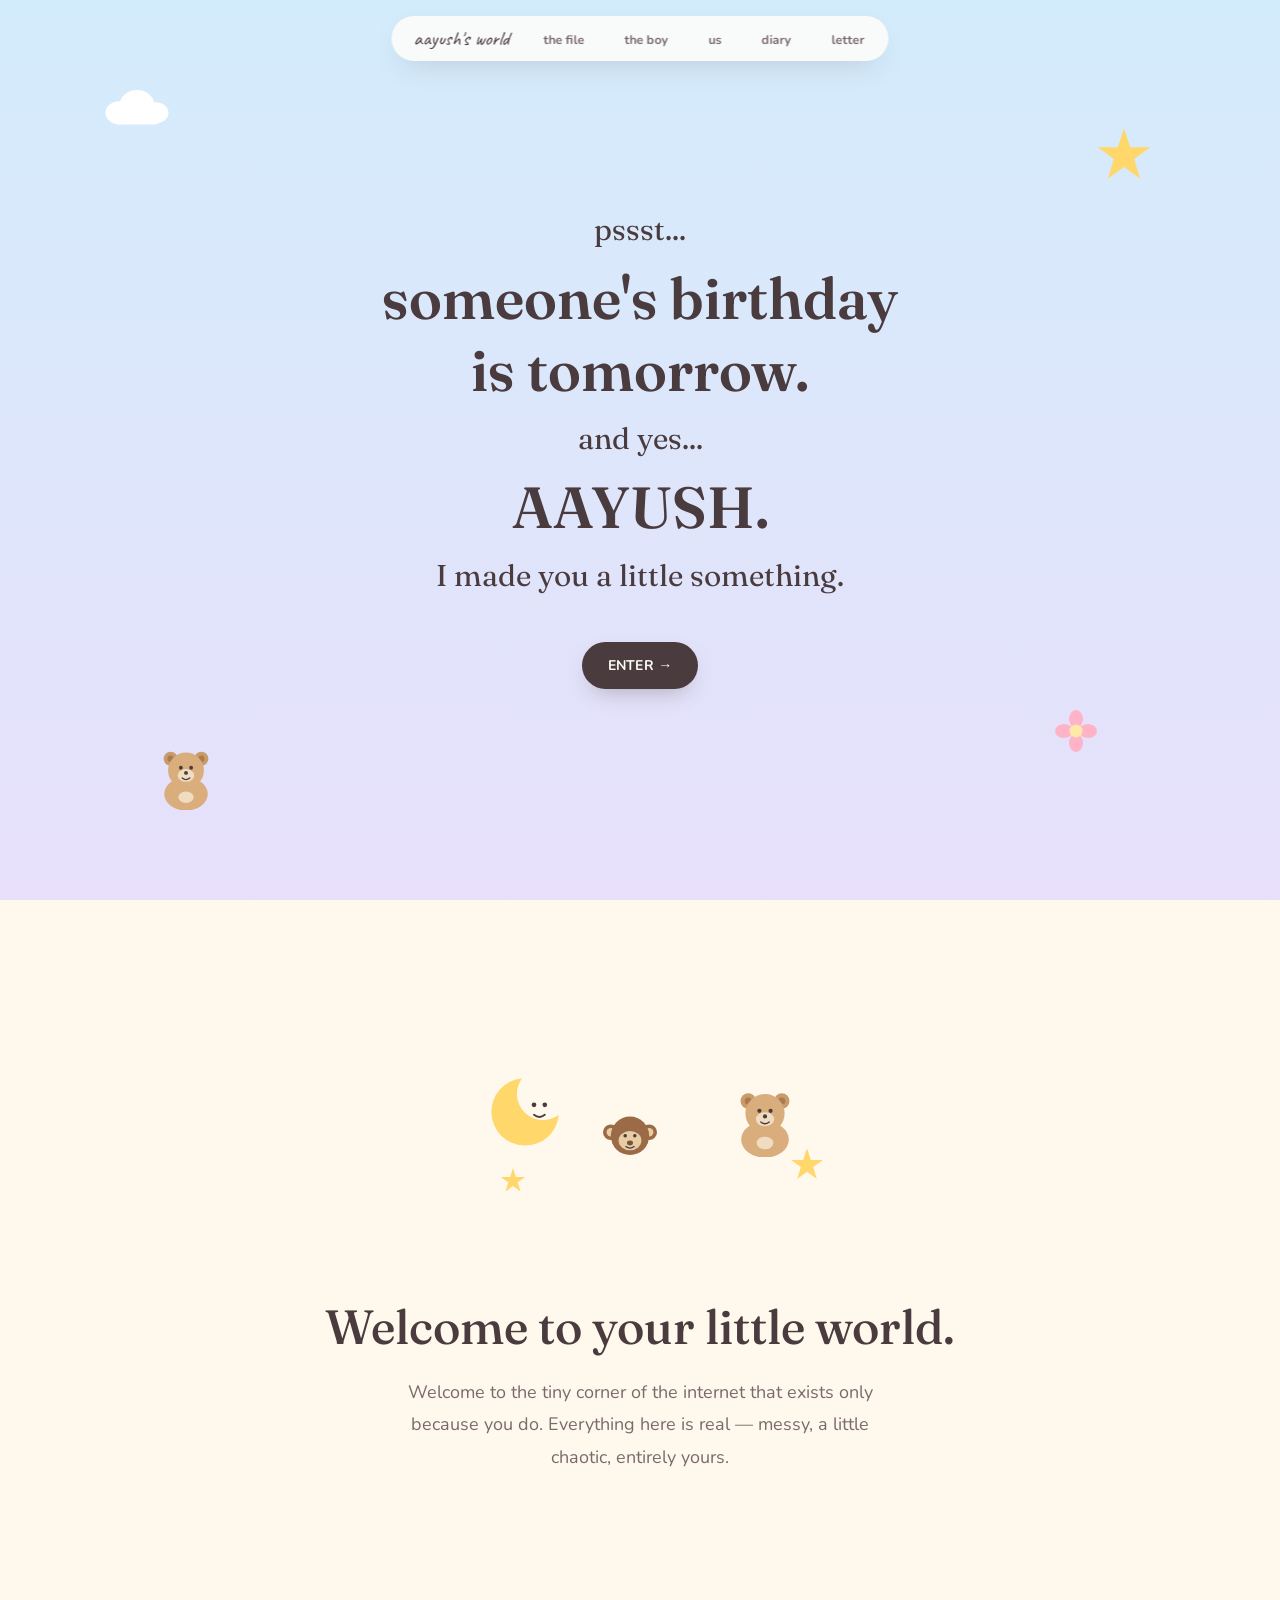
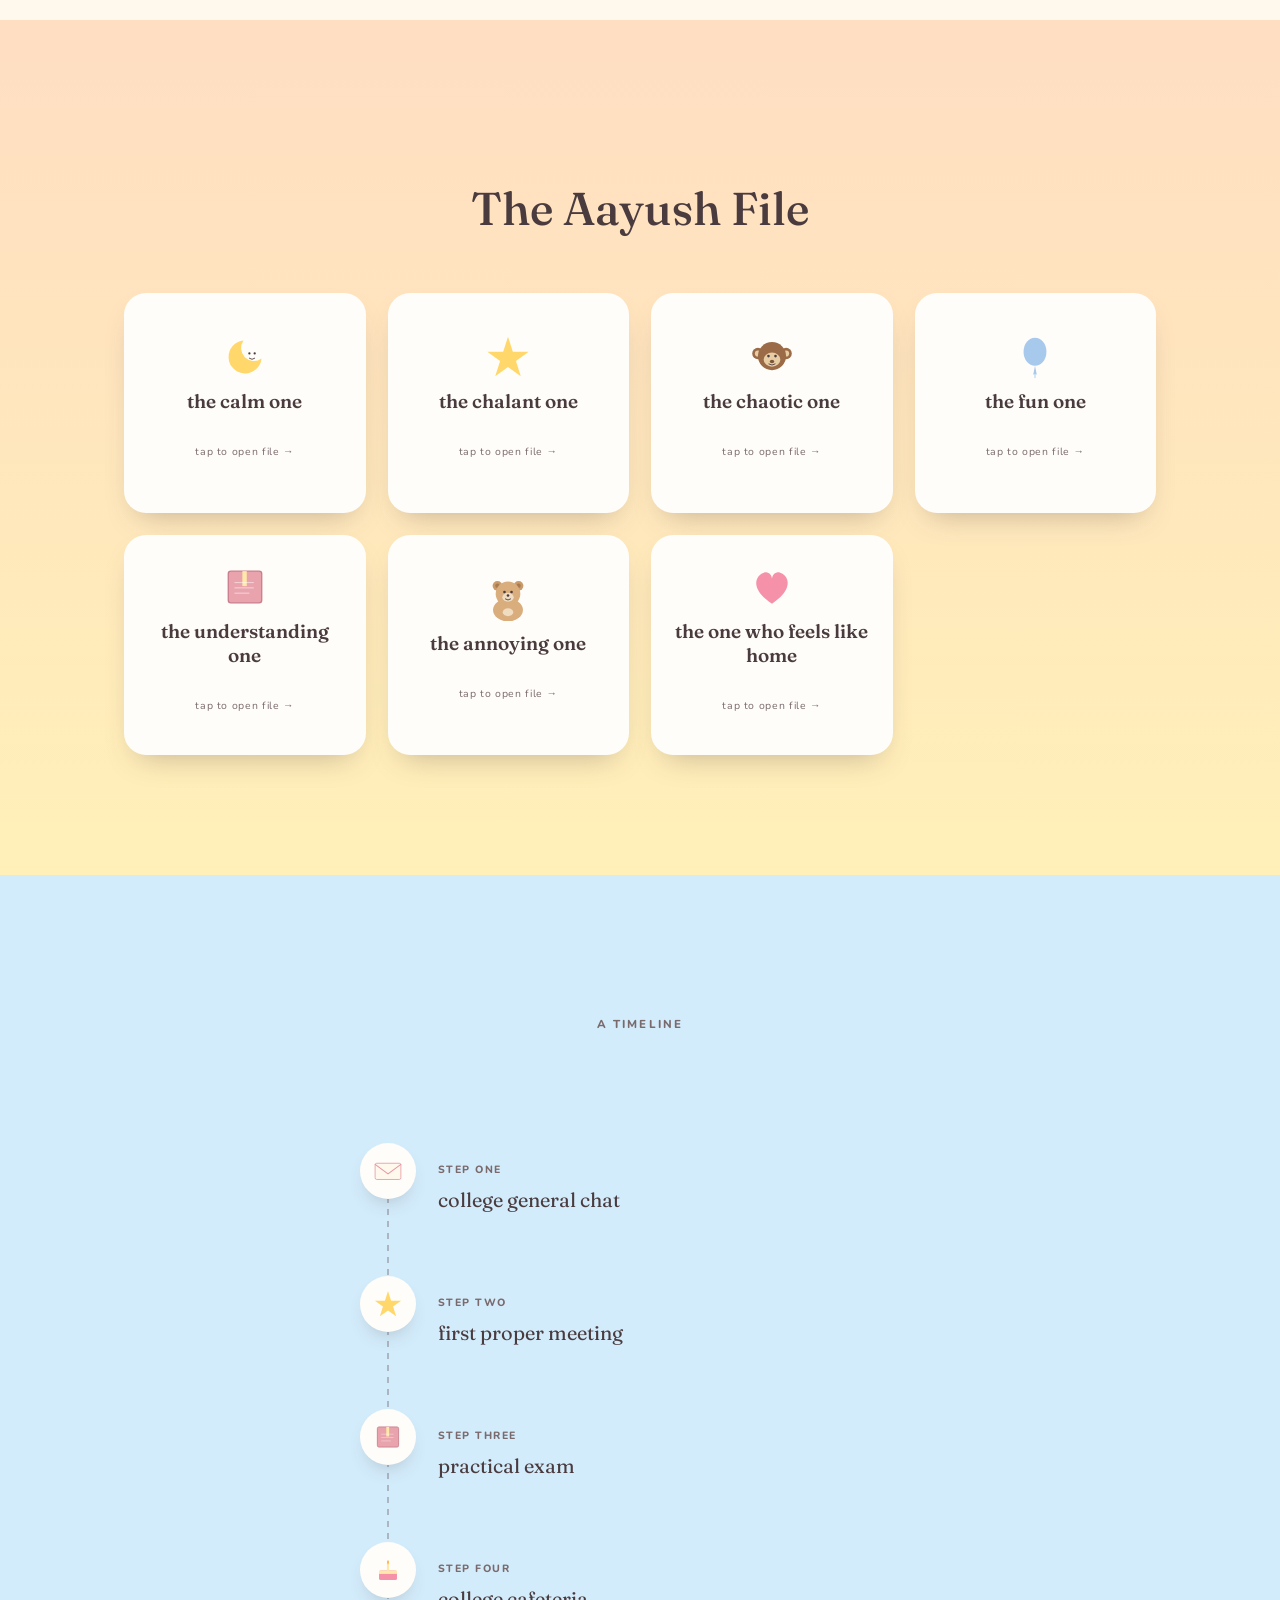
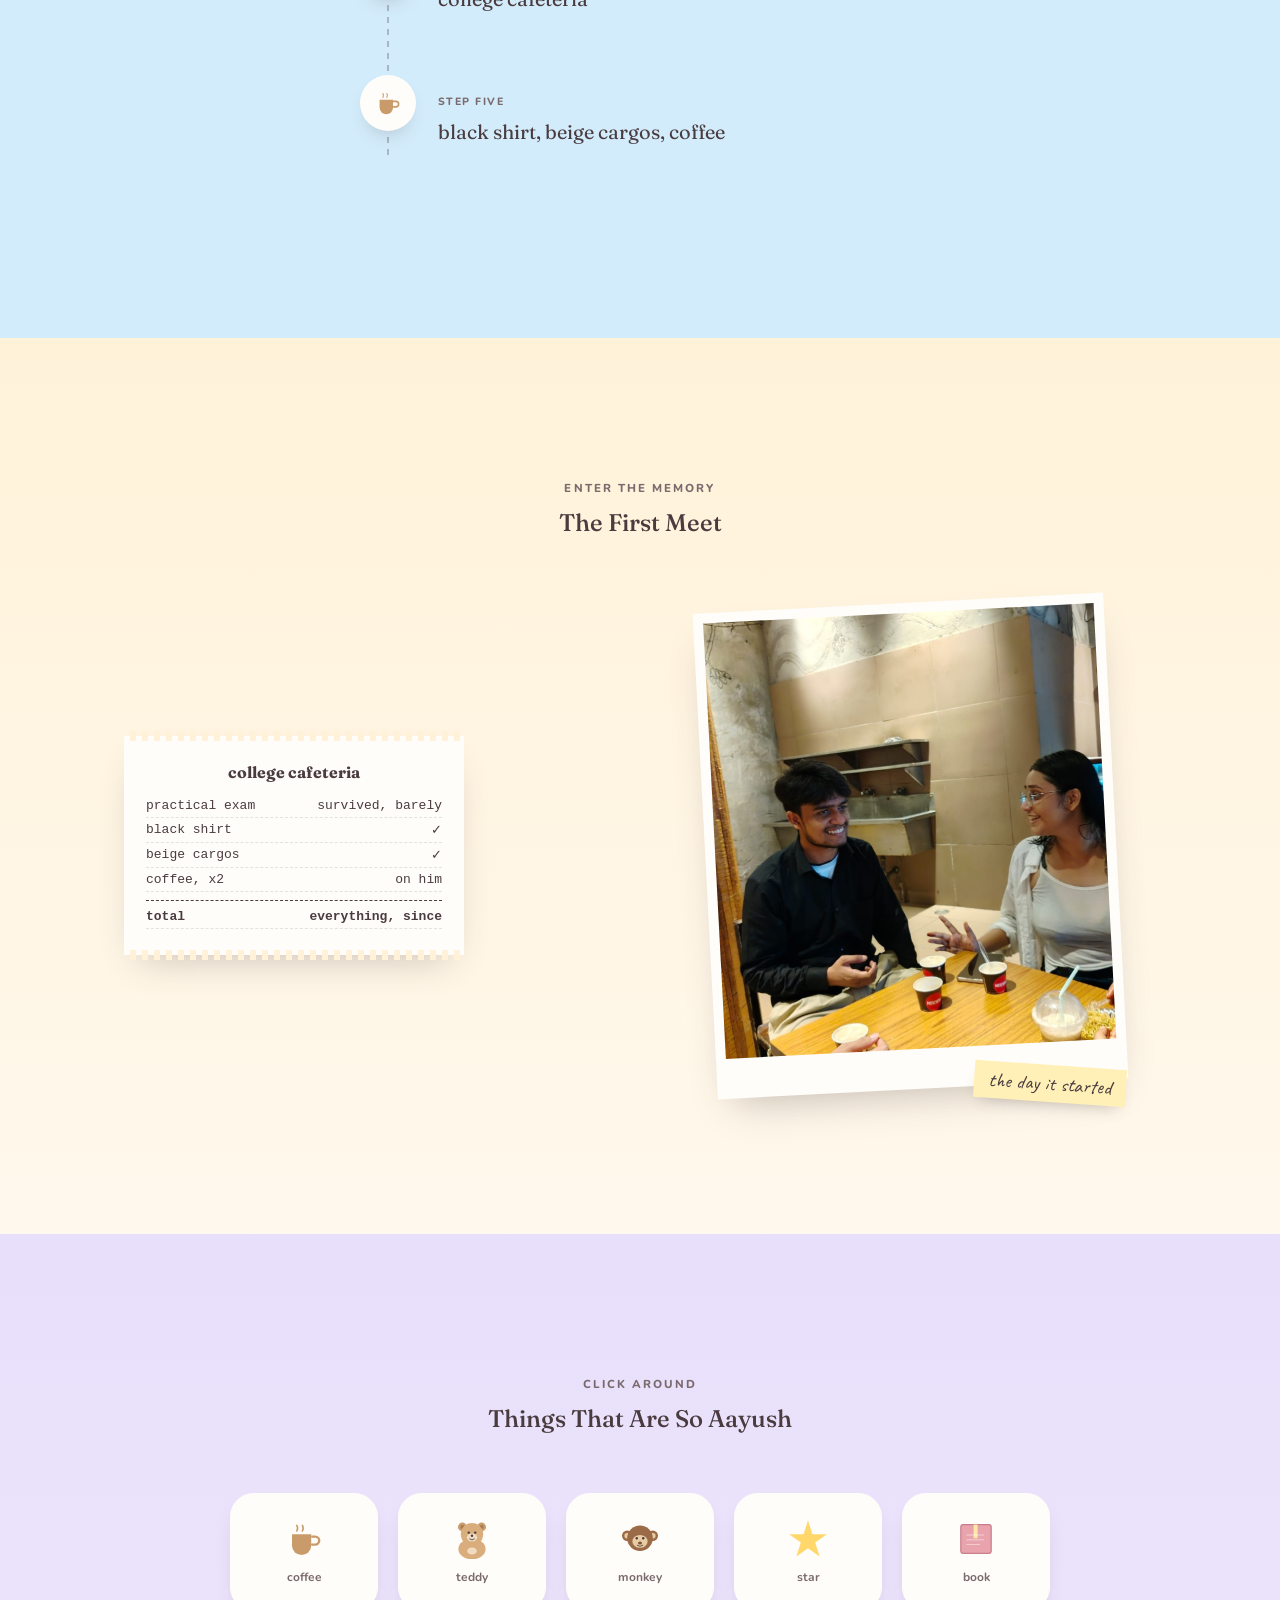
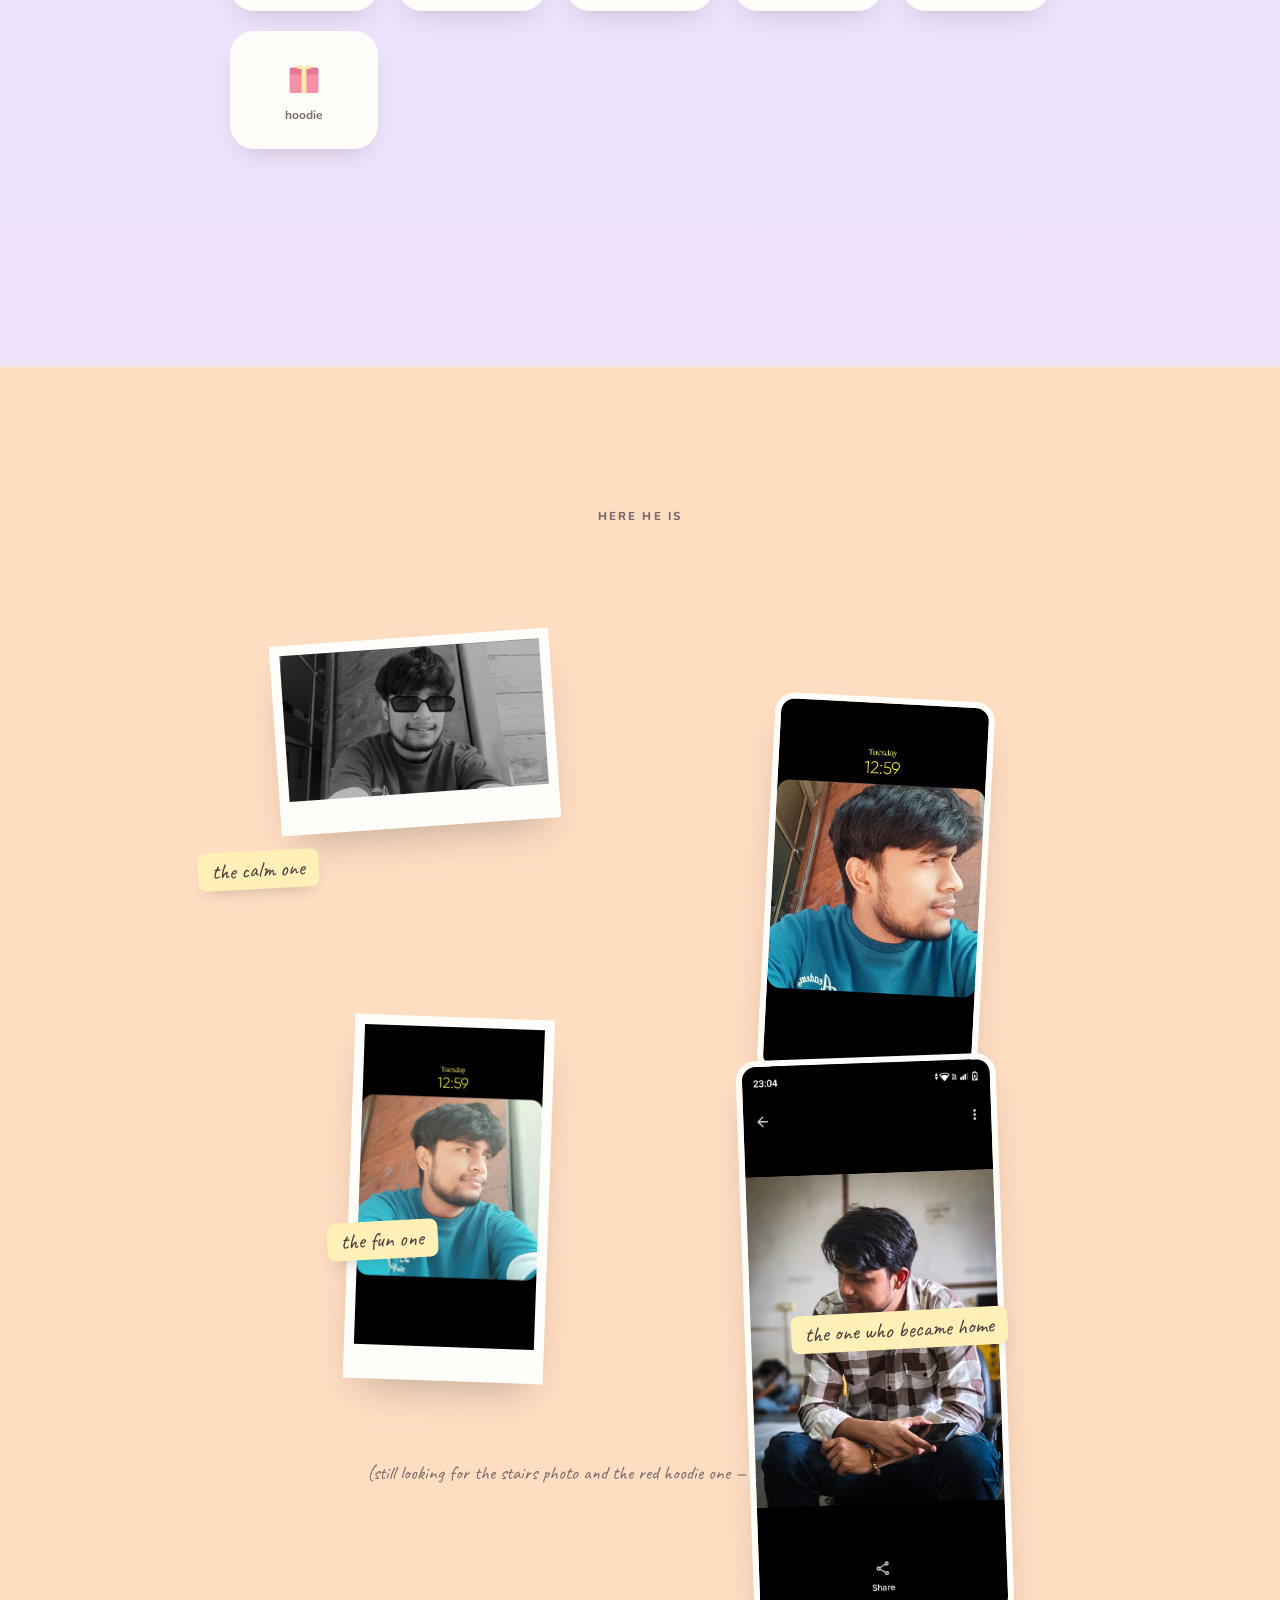
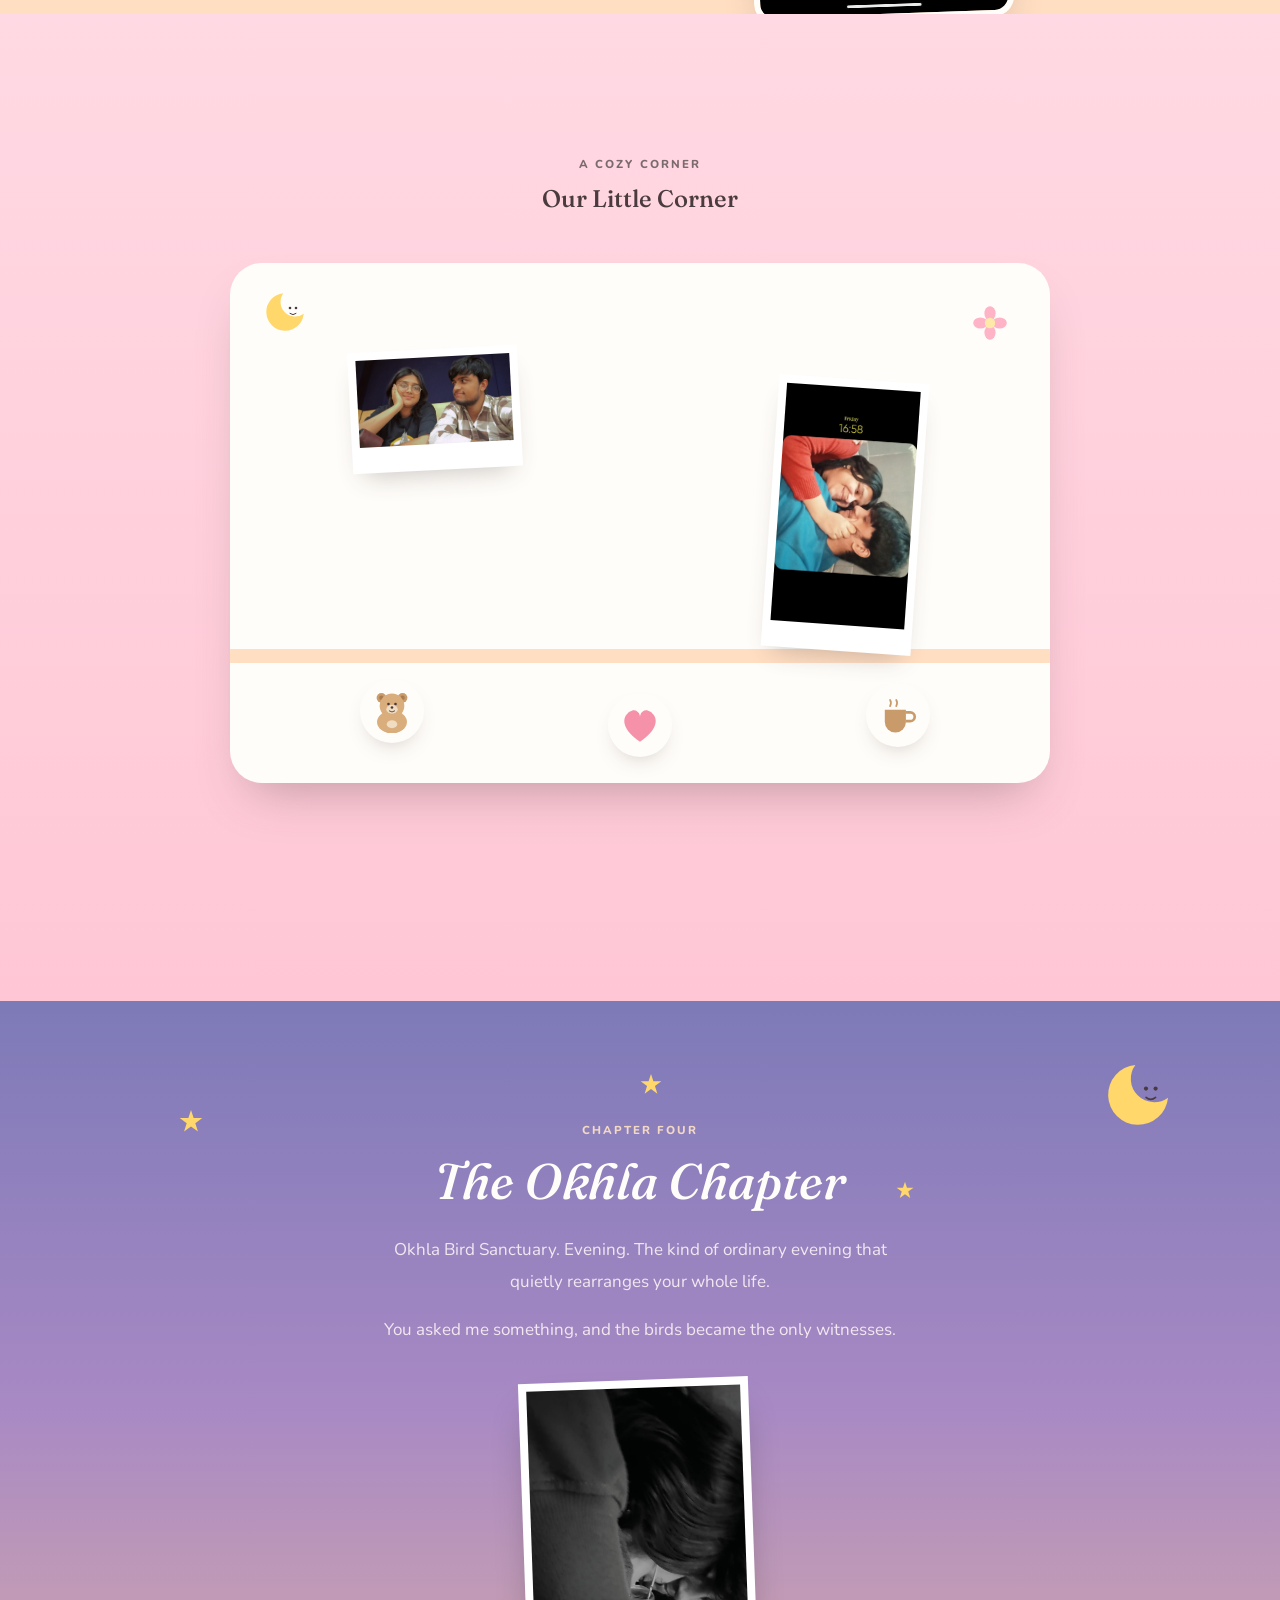
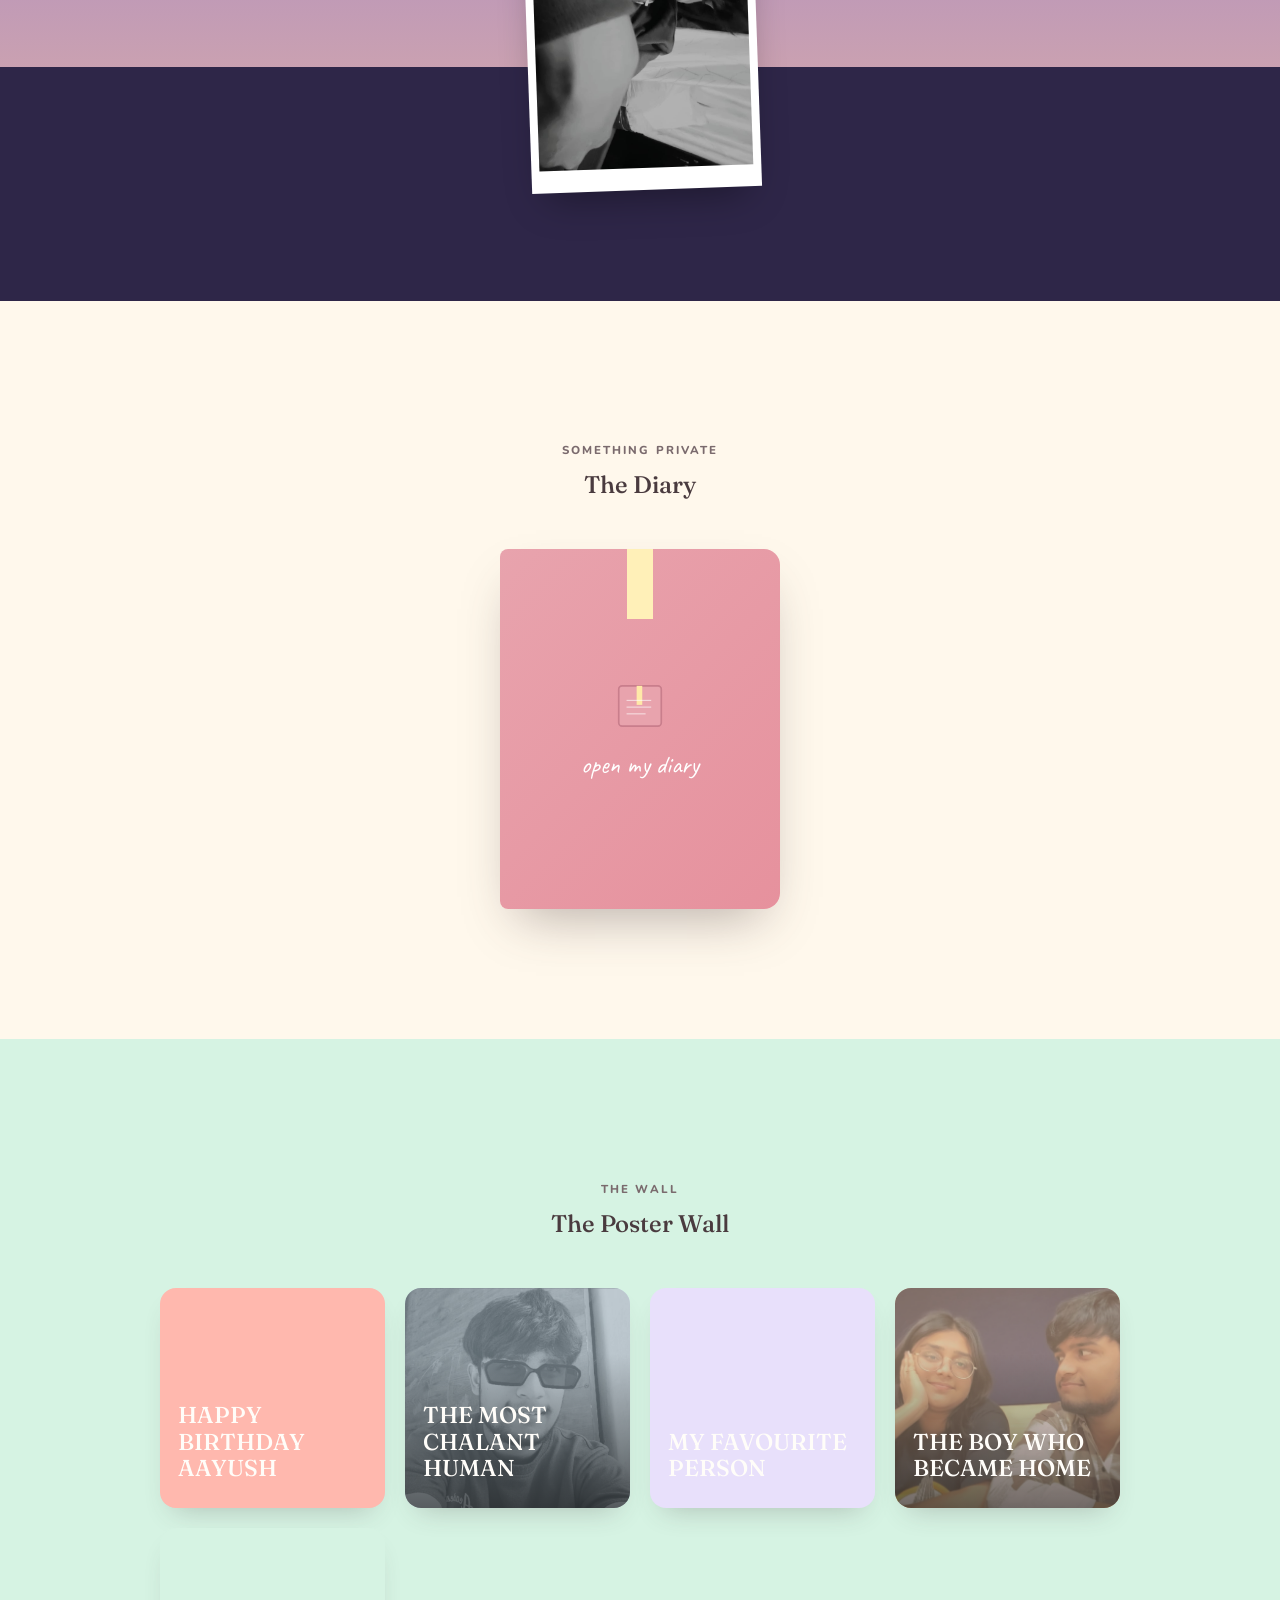
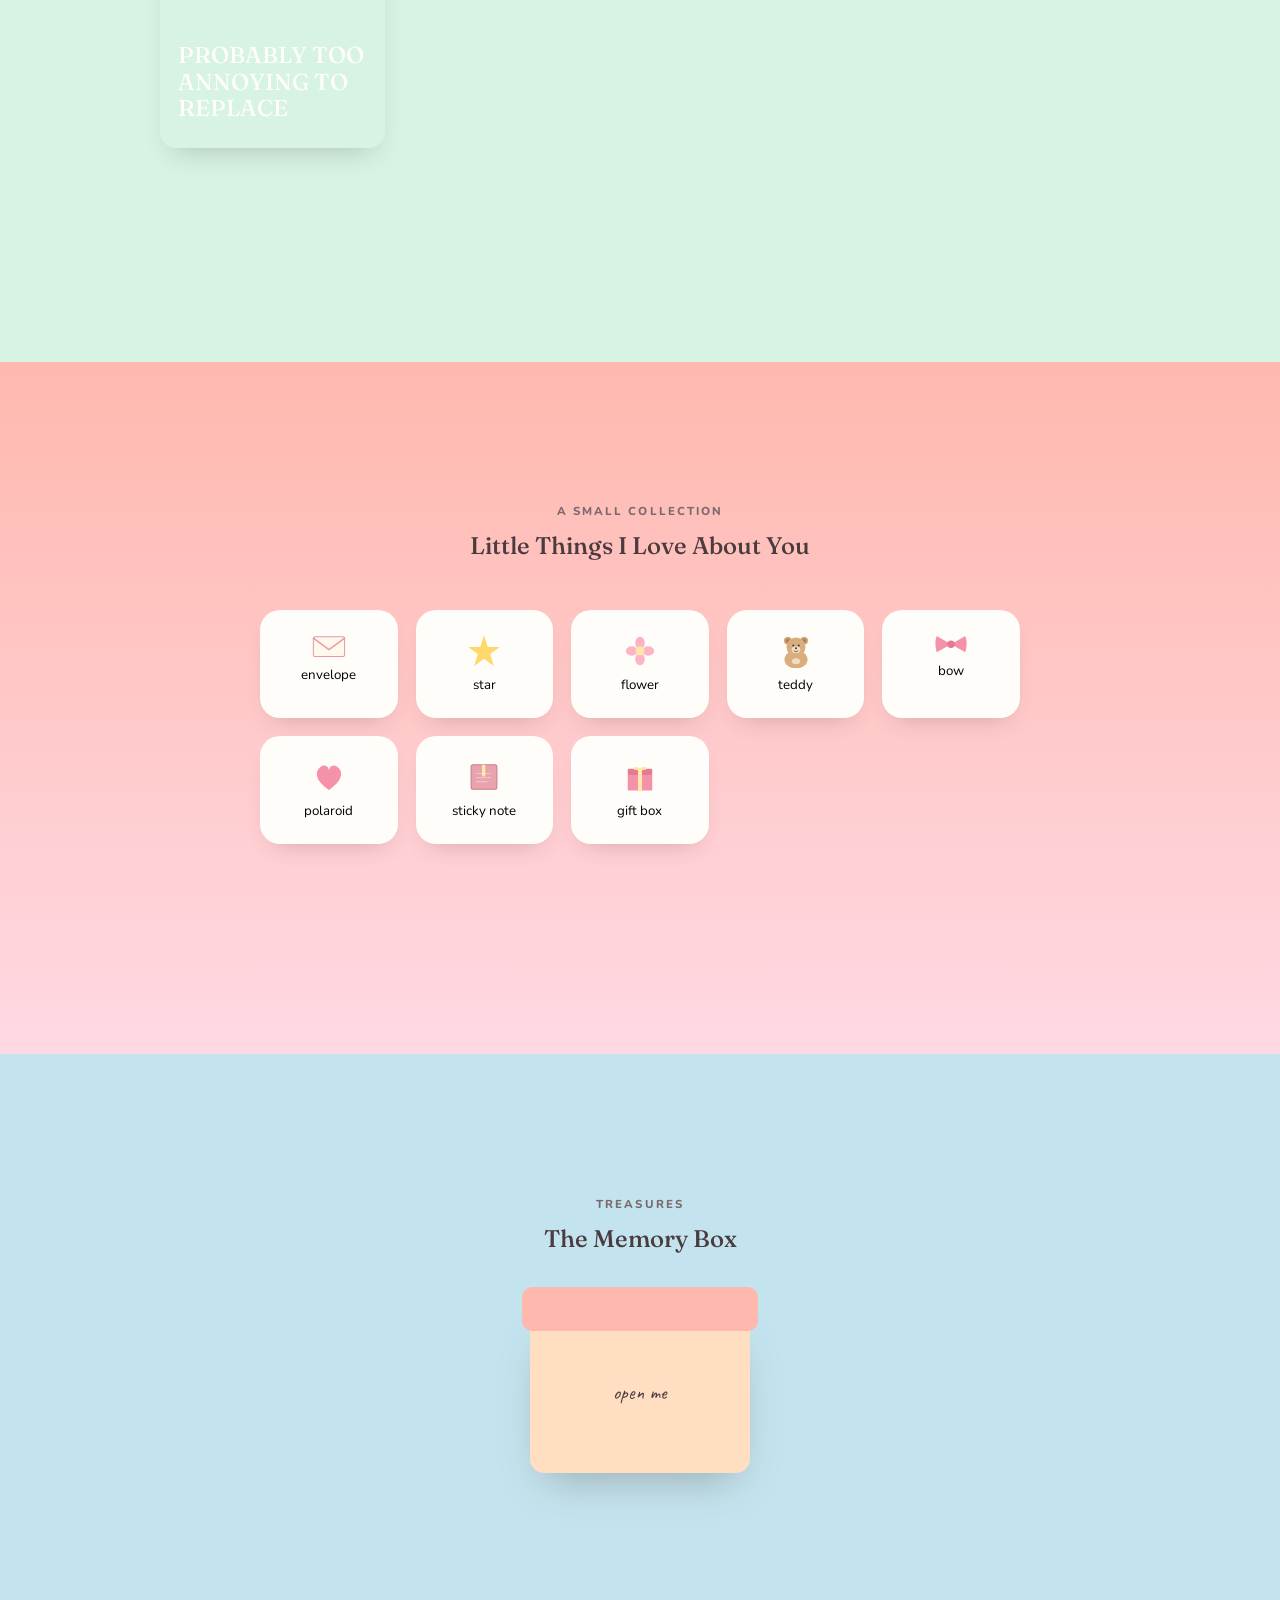
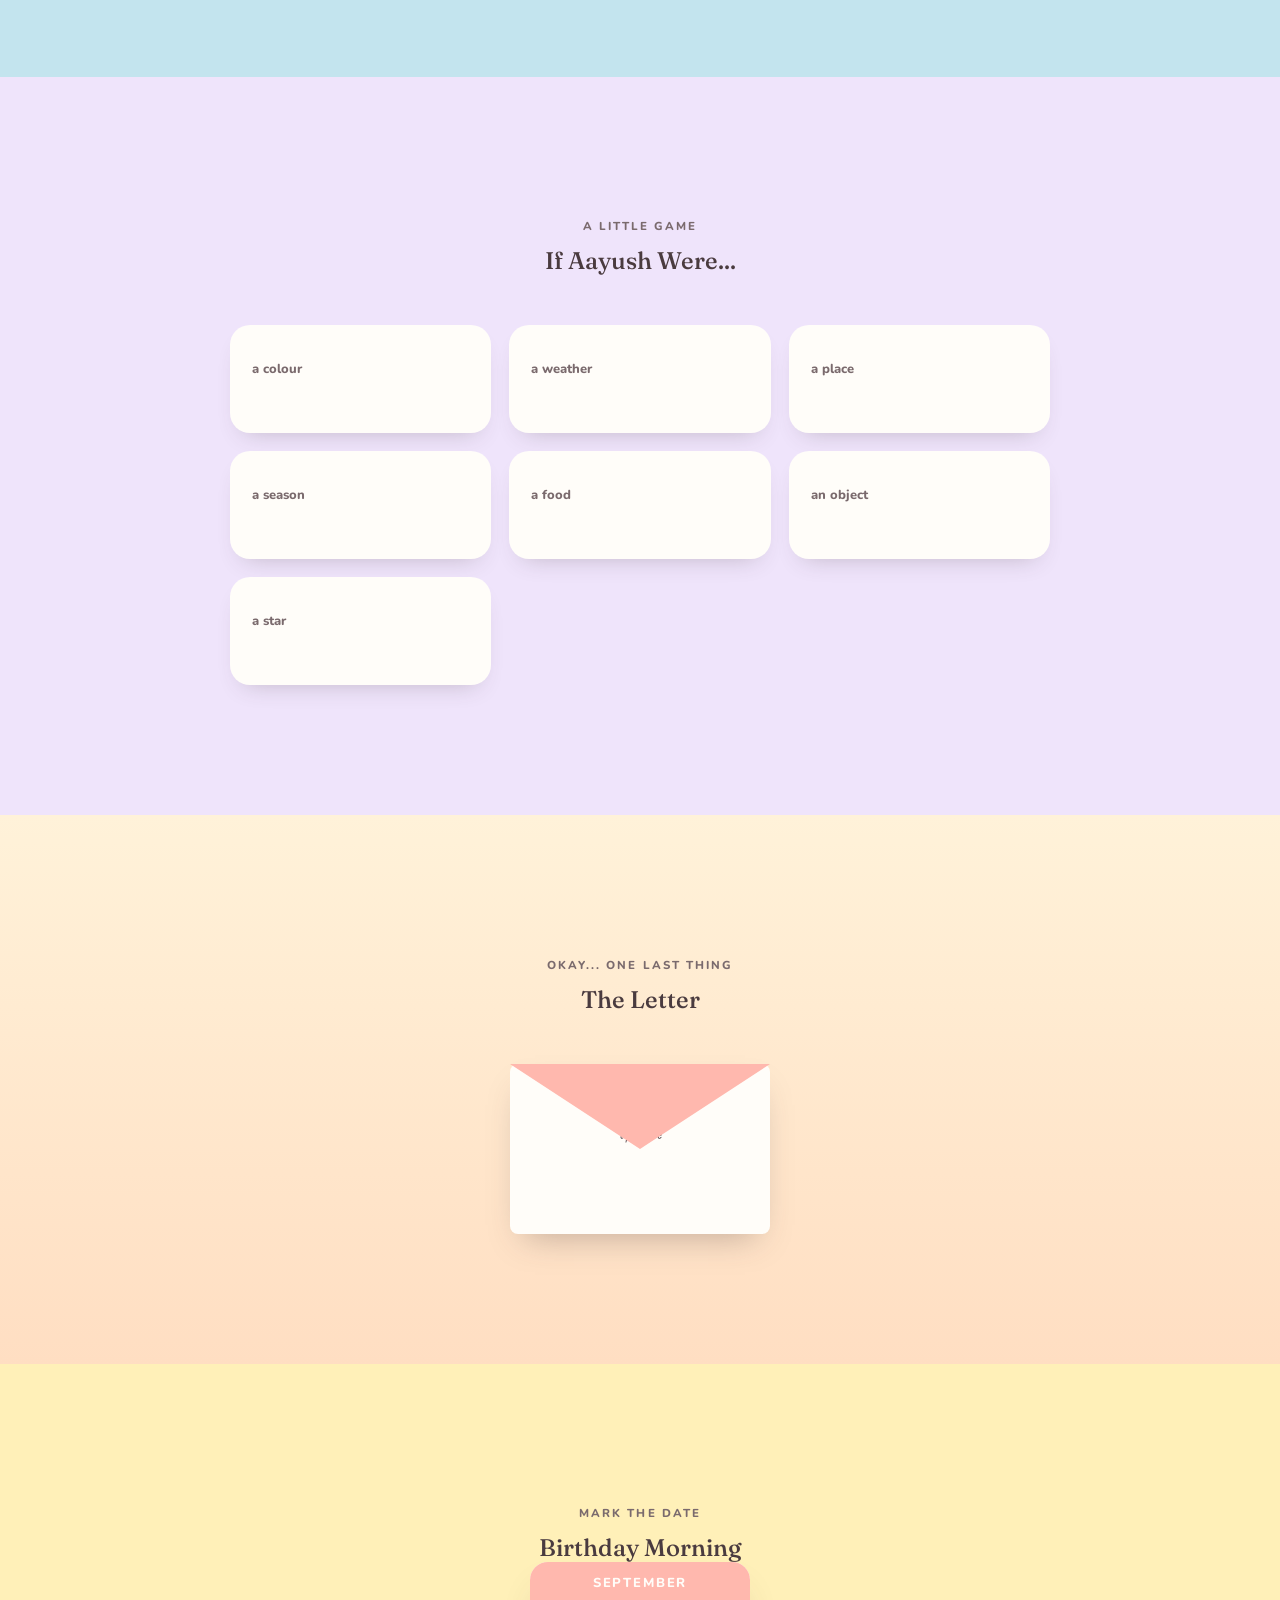
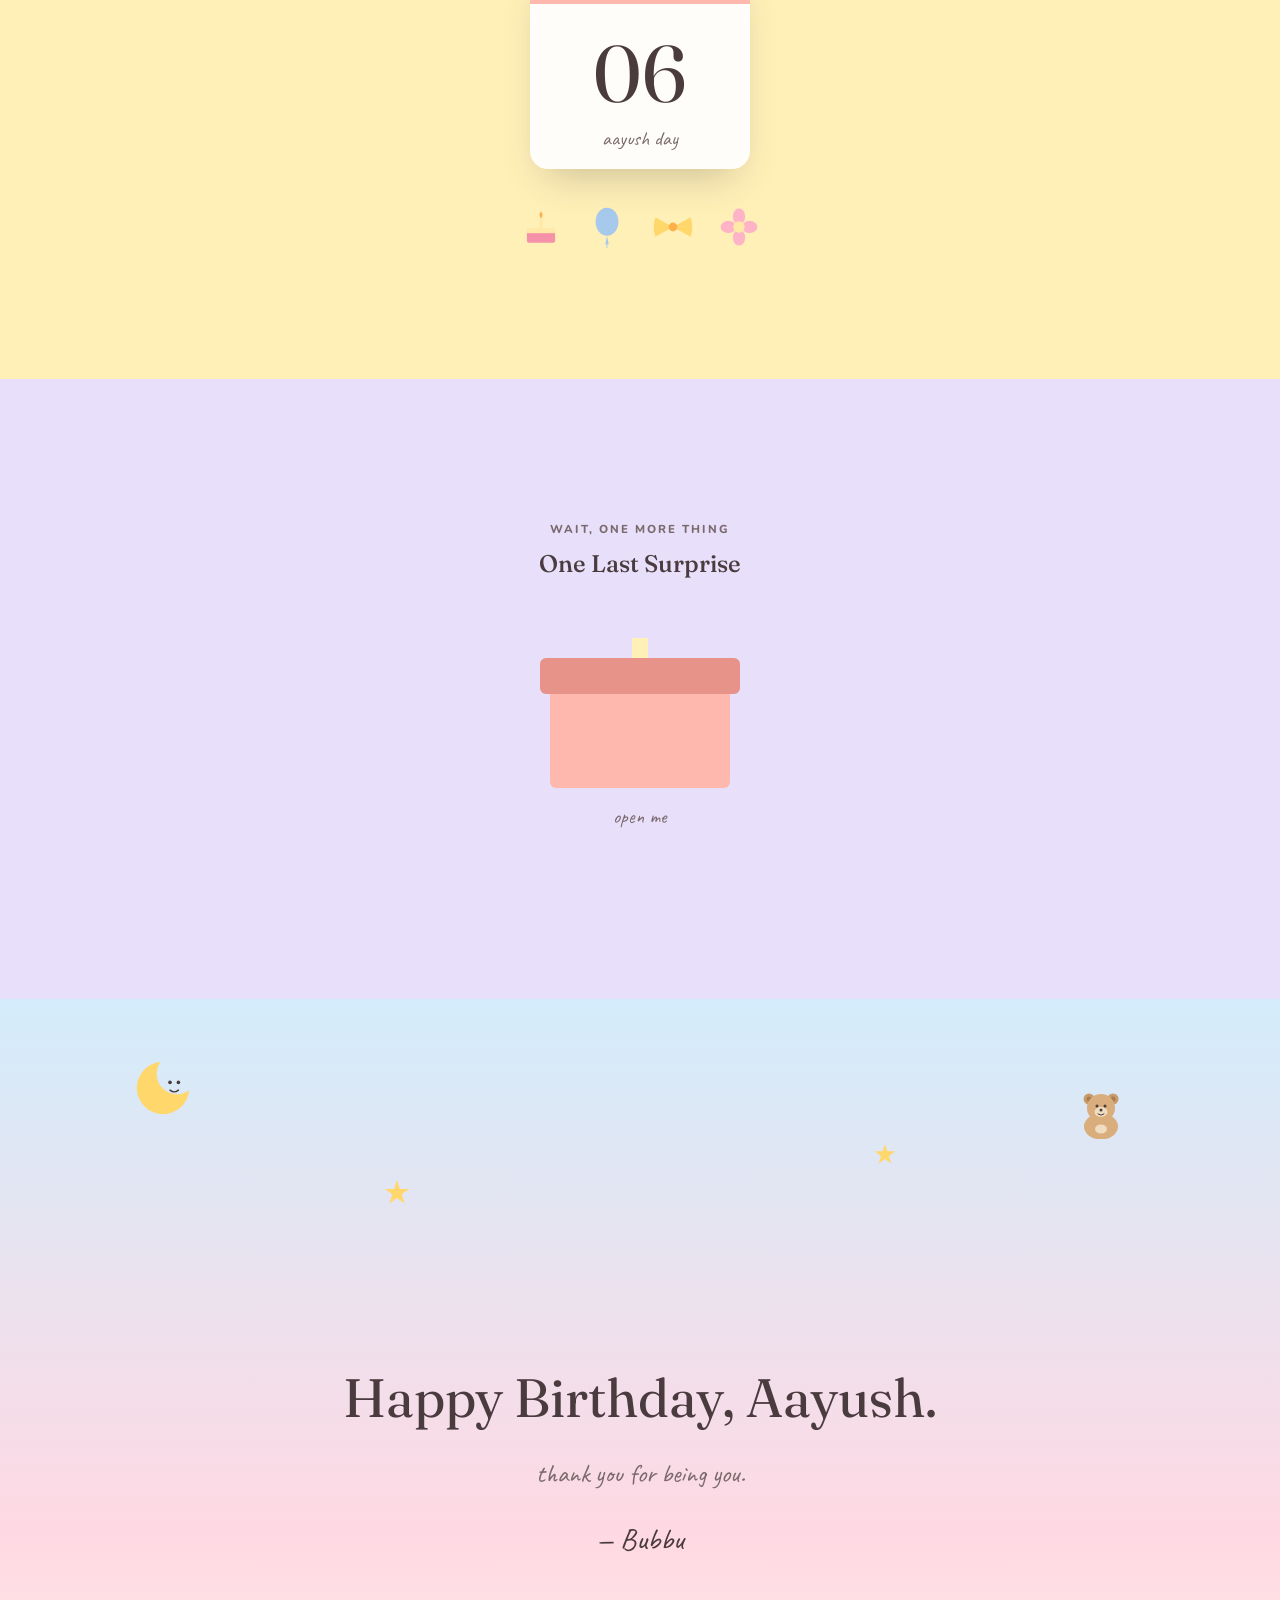
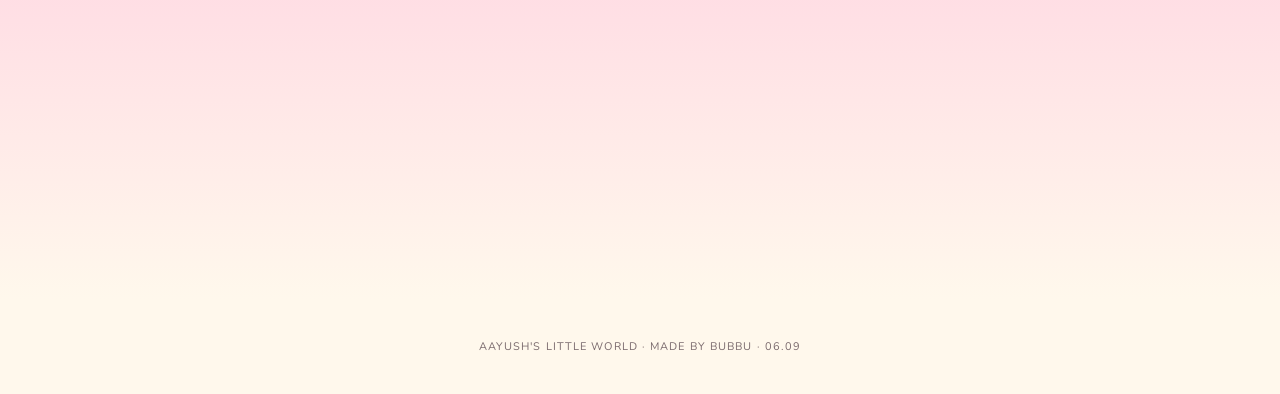
==== index.html @ 68869cac "Original birthday website - untouched" ====
<!DOCTYPE html>
<html lang="en">

<head>
    <meta charset="UTF-8">
    <meta name="viewport" content="width=device-width, initial-scale=1.0">
    <title>Aayush's Little World</title>
    <meta name="description" content="a tiny corner of the internet that exists only because you do.">
    <style>
        /* ============================================================
   AAYUSH'S LITTLE WORLD — stylesheet
   ============================================================ */

        @import url('https://fonts.googleapis.com/css2?family=Fraunces:ital,opsz,wght@0,9..144,400;0,9..144,500;0,9..144,600;1,9..144,500;1,9..144,600&family=Nunito:wght@400;500;600;700;800&family=Caveat:wght@500;600;700&display=swap');

        :root {
            /* pastel world */
            --baby-pink: #ffd9e3;
            --blush: #ffc7d6;
            --cream: #fff8ec;
            --vanilla: #fff2d9;
            --baby-blue: #d3ecfb;
            --powder-blue: #c3e4ee;
            --lavender: #e8e0fb;
            --soft-lilac: #efe4fb;
            --muted-yellow: #fff0b8;
            --peach: #ffdec2;
            --soft-red: #ffb8ae;
            --mint: #d6f3e3;

            --ink: #4a3b3f;
            --ink-soft: #7a6a6d;
            --white: #fffdf9;
            --line: rgba(74, 59, 63, 0.14);

            --serif: 'Fraunces', Georgia, serif;
            --sans: 'Nunito', sans-serif;
            --hand: 'Caveat', cursive;

            --ease: cubic-bezier(.22, .85, .36, 1);
            --bounce: cubic-bezier(.34, 1.56, .64, 1);
            --nav-h: 72px;
        }

        * {
            box-sizing: border-box;
        }

        html {
            scroll-behavior: smooth;
        }

        @media (prefers-reduced-motion: reduce) {
            html {
                scroll-behavior: auto;
            }

            * {
                animation-duration: 0.001ms !important;
                transition-duration: 0.001ms !important;
            }
        }

        body {
            margin: 0;
            background: var(--cream);
            color: var(--ink);
            font-family: var(--sans);
            overflow-x: hidden;
            -webkit-font-smoothing: antialiased;
        }

        img {
            max-width: 100%;
            display: block;
        }

        button {
            font-family: inherit;
            cursor: pointer;
        }

        a {
            color: inherit;
            text-decoration: none;
        }

        ::selection {
            background: var(--blush);
            color: var(--ink);
        }

        svg.icon {
            display: block;
        }

        section {
            position: relative;
            scroll-margin-top: var(--nav-h);
            overflow: hidden;
        }

        .wrap {
            max-width: 1080px;
            margin: 0 auto;
            padding: 0 24px;
            position: relative;
            z-index: 2;
        }

        .wrap-narrow {
            max-width: 640px;
            margin: 0 auto;
            padding: 0 24px;
            position: relative;
            z-index: 2;
        }

        h1,
        h2,
        h3 {
            font-family: var(--serif);
            font-weight: 500;
            margin: 0;
        }

        .eyebrow {
            font-family: var(--sans);
            font-weight: 800;
            font-size: 11.5px;
            letter-spacing: 0.18em;
            text-transform: uppercase;
            color: var(--ink-soft);
            margin-bottom: 12px;
        }

        .hand {
            font-family: var(--hand);
        }

        .reveal {
            opacity: 0;
            transform: translateY(26px);
            transition: opacity .9s var(--ease), transform .9s var(--ease);
        }

        .reveal.in-view {
            opacity: 1;
            transform: translateY(0);
        }

        .reveal.d1 {
            transition-delay: .1s;
        }

        .reveal.d2 {
            transition-delay: .2s;
        }

        .reveal.d3 {
            transition-delay: .3s;
        }

        .reveal.d4 {
            transition-delay: .4s;
        }

        .pop {
            opacity: 0;
            transform: scale(.85);
            transition: opacity .7s var(--bounce), transform .7s var(--bounce);
        }

        .pop.in-view {
            opacity: 1;
            transform: scale(1);
        }

        /* floating decorative objects */
        .floaty {
            animation: floaty 6s ease-in-out infinite;
        }

        .floaty2 {
            animation: floaty 7.5s ease-in-out infinite;
            animation-delay: .6s;
        }

        .floaty3 {
            animation: floaty 5.2s ease-in-out infinite;
            animation-delay: 1.2s;
        }

        @keyframes floaty {

            0%,
            100% {
                transform: translateY(0) rotate(0deg);
            }

            50% {
                transform: translateY(-14px) rotate(3deg);
            }
        }

        .twinkle {
            animation: twinkle 2.6s ease-in-out infinite;
        }

        @keyframes twinkle {

            0%,
            100% {
                opacity: 0.5;
                transform: scale(0.9);
            }

            50% {
                opacity: 1;
                transform: scale(1.15);
            }
        }

        .drift {
            animation: drift 22s linear infinite;
        }

        @keyframes drift {
            0% {
                transform: translateX(-6vw);
            }

            50% {
                transform: translateX(6vw);
            }

            100% {
                transform: translateX(-6vw);
            }
        }

        .bounce-soft {
            animation: bounce-soft 3.4s ease-in-out infinite;
        }

        @keyframes bounce-soft {

            0%,
            100% {
                transform: translateY(0);
            }

            50% {
                transform: translateY(-8px);
            }
        }

        .deco {
            position: absolute;
            z-index: 1;
            pointer-events: none;
        }

        .deco.clickable {
            pointer-events: auto;
            cursor: pointer;
        }

        /* generic soft button */
        .btn {
            display: inline-flex;
            align-items: center;
            gap: 8px;
            background: var(--ink);
            color: var(--white);
            font-family: var(--sans);
            font-weight: 700;
            font-size: 14px;
            letter-spacing: 0.02em;
            padding: 14px 26px;
            border-radius: 100px;
            border: none;
            transition: transform .3s var(--bounce), box-shadow .3s;
            box-shadow: 0 10px 24px -10px rgba(74, 59, 63, 0.4);
        }

        .btn:hover {
            transform: translateY(-3px) scale(1.03);
        }

        .btn:active {
            transform: translateY(0) scale(0.98);
        }

        .btn.outline {
            background: transparent;
            color: var(--ink);
            border: 2px solid var(--ink);
            box-shadow: none;
        }

        /* ============================================================
   NAVIGATION
   ============================================================ */
        #site-nav {
            position: fixed;
            top: 16px;
            left: 50%;
            transform: translateX(-50%);
            z-index: 500;
            display: flex;
            align-items: center;
            gap: 22px;
            background: rgba(255, 253, 249, 0.85);
            backdrop-filter: blur(10px);
            border-radius: 100px;
            padding: 10px 12px 10px 22px;
            box-shadow: 0 10px 30px -12px rgba(74, 59, 63, 0.25);
            max-width: 92vw;
        }

        .nav-mark {
            font-family: var(--hand);
            font-size: 20px;
            color: var(--ink);
            white-space: nowrap;
        }

        .nav-links {
            display: flex;
            gap: 16px;
            list-style: none;
            margin: 0;
            padding: 0;
        }

        .nav-links a {
            font-family: var(--sans);
            font-weight: 700;
            font-size: 12.5px;
            color: var(--ink-soft);
            padding: 8px 12px;
            border-radius: 100px;
            transition: background .3s, color .3s;
            white-space: nowrap;
        }

        .nav-links a:hover {
            background: var(--baby-pink);
            color: var(--ink);
        }

        .hamburger {
            display: none;
            width: 38px;
            height: 38px;
            border-radius: 100px;
            background: var(--baby-pink);
            border: none;
            position: relative;
        }

        .hamburger span {
            position: absolute;
            left: 10px;
            right: 10px;
            height: 2px;
            background: var(--ink);
            border-radius: 2px;
            transition: transform .3s var(--ease), opacity .2s;
        }

        .hamburger span:nth-child(1) {
            top: 14px;
        }

        .hamburger span:nth-child(2) {
            top: 19px;
        }

        .hamburger span:nth-child(3) {
            top: 24px;
        }

        .hamburger.open span:nth-child(1) {
            transform: translateY(5px) rotate(45deg);
        }

        .hamburger.open span:nth-child(2) {
            opacity: 0;
        }

        .hamburger.open span:nth-child(3) {
            transform: translateY(-5px) rotate(-45deg);
        }

        #mobile-menu {
            position: fixed;
            inset: 0;
            z-index: 480;
            background: var(--vanilla);
            display: flex;
            flex-direction: column;
            align-items: center;
            justify-content: center;
            gap: 22px;
            opacity: 0;
            visibility: hidden;
            transform: scale(0.96);
            transition: opacity .35s var(--ease), transform .35s var(--ease), visibility .35s;
        }

        #mobile-menu.open {
            opacity: 1;
            visibility: visible;
            transform: scale(1);
        }

        #mobile-menu a {
            font-family: var(--serif);
            font-size: 26px;
            color: var(--ink);
        }

        @media (max-width:820px) {
            .nav-links {
                display: none;
            }

            .hamburger {
                display: block;
            }

            #site-nav {
                padding: 8px 8px 8px 18px;
            }
        }

        /* ============================================================
   01 — THE FIRST HELLO
   ============================================================ */
        #hello {
            min-height: 100vh;
            display: flex;
            align-items: center;
            justify-content: center;
            text-align: center;
            background: linear-gradient(180deg, var(--baby-blue), var(--lavender));
        }

        #hello .stage {
            position: relative;
            padding: 40px 24px;
            max-width: 600px;
        }

        #hello .line {
            font-family: var(--serif);
            font-size: clamp(20px, 4vw, 30px);
            color: var(--ink);
            margin: 0 0 14px;
            opacity: 0;
            transform: translateY(10px);
            transition: opacity .8s var(--ease), transform .8s var(--ease);
        }

        #hello .line.show {
            opacity: 1;
            transform: translateY(0);
        }

        #hello .line.big {
            font-size: clamp(34px, 7vw, 58px);
            font-weight: 600;
        }

        #hello-cta {
            margin-top: 34px;
            opacity: 0;
            transform: translateY(10px);
            pointer-events: none;
            transition: opacity .8s var(--ease), transform .8s var(--ease);
        }

        #hello-cta.show {
            opacity: 1;
            transform: translateY(0);
            pointer-events: auto;
        }

        /* ============================================================
   02 — WELCOME TO YOUR LITTLE WORLD
   ============================================================ */
        #welcome {
            padding: 140px 0 120px;
            background: var(--cream);
            text-align: center;
            min-height: 80vh;
            display: flex;
            align-items: center;
        }

        #welcome .wrap {
            width: 100%;
        }

        #welcome h2 {
            font-size: clamp(30px, 5vw, 48px);
            margin-bottom: 20px;
        }

        #welcome .copy {
            font-size: 18px;
            color: var(--ink-soft);
            max-width: 46ch;
            margin: 0 auto;
            line-height: 1.8;
        }

        .welcome-scene {
            position: relative;
            height: 220px;
            margin-bottom: 10px;
        }

        /* ============================================================
   03 — THE AAYUSH FILE (flip cards)
   ============================================================ */
        #file {
            padding: 120px 0;
            background: linear-gradient(180deg, var(--peach), var(--muted-yellow));
        }

        #file .chapter-head {
            text-align: center;
            margin-bottom: 56px;
        }

        #file h2 {
            font-size: clamp(30px, 5vw, 46px);
        }

        .file-grid {
            display: grid;
            grid-template-columns: repeat(auto-fit, minmax(200px, 1fr));
            gap: 22px;
        }

        .file-card {
            perspective: 1200px;
            height: 220px;
        }

        .file-card-inner {
            position: relative;
            width: 100%;
            height: 100%;
            transition: transform .7s var(--bounce);
            transform-style: preserve-3d;
            cursor: pointer;
        }

        .file-card.flipped .file-card-inner {
            transform: rotateY(180deg);
        }

        .file-face {
            position: absolute;
            inset: 0;
            backface-visibility: hidden;
            border-radius: 22px;
            display: flex;
            flex-direction: column;
            align-items: center;
            justify-content: center;
            padding: 20px;
            text-align: center;
            box-shadow: 0 14px 30px -14px rgba(74, 59, 63, 0.35);
        }

        .file-front {
            background: var(--white);
        }

        .file-front .tag {
            font-family: var(--serif);
            font-size: 19px;
            font-weight: 600;
            margin-top: 10px;
        }

        .file-front .tap {
            font-family: var(--sans);
            font-size: 10.5px;
            color: var(--ink-soft);
            margin-top: 12px;
            letter-spacing: .06em;
        }

        .file-back {
            background: var(--ink);
            color: var(--white);
            transform: rotateY(180deg);
        }

        .file-back p {
            font-family: var(--hand);
            font-size: 19px;
            line-height: 1.5;
            margin: 0;
        }

        /* ============================================================
   04 — HOW IT ALL STARTED (timeline)
   ============================================================ */
        #timeline {
            padding: 130px 0;
            background: var(--baby-blue);
        }

        #timeline .chapter-head {
            text-align: center;
            margin-bottom: 70px;
        }

        .tl {
            position: relative;
            max-width: 560px;
            margin: 0 auto;
        }

        .tl::before {
            content: '';
            position: absolute;
            left: 27px;
            top: 6px;
            bottom: 6px;
            width: 2px;
            background: repeating-linear-gradient(180deg, var(--ink) 0 6px, transparent 6px 12px);
            opacity: 0.3;
        }

        .tl-item {
            position: relative;
            display: flex;
            gap: 22px;
            margin-bottom: 44px;
        }

        .tl-icon {
            flex: 0 0 56px;
            height: 56px;
            border-radius: 50%;
            background: var(--white);
            display: flex;
            align-items: center;
            justify-content: center;
            box-shadow: 0 10px 20px -10px rgba(74, 59, 63, 0.3);
            z-index: 2;
        }

        .tl-body {
            padding-top: 8px;
        }

        .tl-body .k {
            font-family: var(--sans);
            font-weight: 800;
            font-size: 10.5px;
            letter-spacing: .14em;
            color: var(--ink-soft);
            text-transform: uppercase;
        }

        .tl-body .v {
            font-family: var(--serif);
            font-size: 20px;
            margin-top: 4px;
        }

        /* ============================================================
   05 — THE FIRST MEET (cafeteria scene)
   ============================================================ */
        #first-meet {
            padding: 130px 0;
            background: linear-gradient(180deg, var(--vanilla), var(--cream));
        }

        .cafe-scene {
            display: grid;
            grid-template-columns: 1fr 1fr;
            gap: 50px;
            align-items: center;
        }

        .receipt {
            background: var(--white);
            padding: 26px 22px;
            max-width: 340px;
            box-shadow: 0 18px 36px -16px rgba(74, 59, 63, 0.3);
            font-family: 'Courier New', monospace;
            font-size: 13px;
            color: var(--ink);
            position: relative;
        }

        .receipt::before,
        .receipt::after {
            content: '';
            position: absolute;
            left: 0;
            right: 0;
            height: 10px;
            background: repeating-linear-gradient(90deg, transparent 0 6px, var(--vanilla) 6px 12px);
        }

        .receipt::before {
            top: -5px;
        }

        .receipt::after {
            bottom: -5px;
        }

        .receipt h4 {
            font-family: var(--serif);
            font-size: 16px;
            text-align: center;
            margin: 0 0 12px;
        }

        .receipt .row {
            display: flex;
            justify-content: space-between;
            padding: 4px 0;
            border-bottom: 1px dashed var(--line);
        }

        .receipt .total {
            font-weight: 700;
            margin-top: 8px;
            border-top: 1px dashed var(--ink);
            padding-top: 8px;
        }

        .fm-photo {
            position: relative;
        }

        .fm-photo .polaroid {
            background: var(--white);
            padding: 10px 10px 40px;
            box-shadow: 0 20px 40px -18px rgba(74, 59, 63, 0.35);
            transform: rotate(-3deg);
        }

        .fm-photo .polaroid img {
            width: 100%;
        }

        .fm-photo .note {
            position: absolute;
            bottom: -14px;
            right: -10px;
            font-family: var(--hand);
            font-size: 20px;
            color: var(--ink);
            background: var(--muted-yellow);
            padding: 6px 14px;
            transform: rotate(4deg);
            box-shadow: 0 8px 16px -8px rgba(74, 59, 63, 0.3);
        }

        @media (max-width:780px) {
            .cafe-scene {
                grid-template-columns: 1fr;
            }
        }

        /* ============================================================
   06 — THINGS THAT ARE SO AAYUSH (clickable objects)
   ============================================================ */
        #so-aayush {
            padding: 130px 0;
            background: linear-gradient(180deg, var(--lavender), var(--soft-lilac));
        }

        #so-aayush .chapter-head {
            text-align: center;
            margin-bottom: 60px;
        }

        .object-field {
            display: grid;
            grid-template-columns: repeat(auto-fit, minmax(140px, 1fr));
            gap: 20px;
            max-width: 820px;
            margin: 0 auto;
        }

        .obj-btn {
            background: var(--white);
            border: none;
            border-radius: 24px;
            padding: 26px 14px;
            display: flex;
            flex-direction: column;
            align-items: center;
            gap: 10px;
            box-shadow: 0 12px 26px -14px rgba(74, 59, 63, 0.3);
            transition: transform .3s var(--bounce);
        }

        .obj-btn:hover {
            transform: translateY(-6px) scale(1.04);
        }

        .obj-btn .lbl {
            font-family: var(--sans);
            font-weight: 700;
            font-size: 12px;
            color: var(--ink-soft);
        }

        .obj-reveal {
            max-width: 520px;
            margin: 40px auto 0;
            background: var(--white);
            border-radius: 20px;
            padding: 24px 26px;
            text-align: center;
            box-shadow: 0 14px 30px -16px rgba(74, 59, 63, 0.3);
            font-family: var(--hand);
            font-size: 21px;
            color: var(--ink);
            opacity: 0;
            max-height: 0;
            overflow: hidden;
            transition: opacity .5s var(--ease), max-height .5s var(--ease), margin .5s;
        }

        .obj-reveal.show {
            opacity: 1;
            max-height: 200px;
        }

        /* ============================================================
   07 — THE BOY (creative composition, not a grid)
   ============================================================ */
        #the-boy {
            padding: 130px 0 110px;
            background: var(--peach);
        }

        #the-boy .chapter-head {
            text-align: center;
            margin-bottom: 56px;
        }

        .boy-scene {
            position: relative;
            max-width: 920px;
            margin: 0 auto;
            min-height: 820px;
        }

        .boy-photo {
            position: absolute;
            box-shadow: 0 20px 40px -16px rgba(74, 59, 63, 0.35);
        }

        .boy-photo img {
            width: 100%;
            display: block;
        }

        .boy-photo.polaroid {
            background: var(--white);
            padding: 10px 10px 34px;
        }

        .boy-photo.cutout {
            border-radius: 20px;
            overflow: hidden;
            border: 6px solid var(--white);
        }

        .boy-tag {
            position: absolute;
            font-family: var(--hand);
            font-size: 22px;
            color: var(--ink);
            background: var(--muted-yellow);
            padding: 5px 14px;
            border-radius: 8px;
            transform: rotate(-3deg);
            box-shadow: 0 8px 16px -8px rgba(74, 59, 63, 0.3);
            z-index: 3;
        }

        @media (max-width:820px) {
            .boy-scene {
                min-height: auto;
                display: flex;
                flex-direction: column;
                align-items: center;
                gap: 60px;
            }

            .boy-photo {
                position: static !important;
                transform: none !important;
                width: 240px;
            }

            .boy-tag {
                position: static !important;
                display: inline-block;
                margin-top: 10px;
                transform: rotate(-2deg) !important;
            }
        }

        /* ============================================================
   08 — OUR LITTLE CORNER (cozy room)
   ============================================================ */
        #corner {
            padding: 130px 0;
            background: linear-gradient(180deg, var(--baby-pink), var(--blush));
        }

        #corner .chapter-head {
            text-align: center;
            margin-bottom: 50px;
        }

        .room {
            position: relative;
            max-width: 820px;
            margin: 0 auto;
            min-height: 520px;
            background: var(--white);
            border-radius: 32px;
            overflow: hidden;
            box-shadow: 0 26px 50px -20px rgba(74, 59, 63, 0.35);
        }

        .room-shelf {
            position: absolute;
            left: 0;
            right: 0;
            bottom: 120px;
            height: 14px;
            background: var(--peach);
        }

        .room-photo {
            position: absolute;
            box-shadow: 0 14px 26px -12px rgba(74, 59, 63, 0.3);
            cursor: pointer;
        }

        .room-photo.polaroid {
            background: #fff;
            padding: 8px 8px 26px;
        }

        .room-photo img {
            width: 100%;
        }

        .room-obj {
            position: absolute;
            cursor: pointer;
            background: var(--white);
            border: none;
            border-radius: 50%;
            width: 64px;
            height: 64px;
            display: flex;
            align-items: center;
            justify-content: center;
            box-shadow: 0 10px 22px -12px rgba(74, 59, 63, 0.35);
            transition: transform .3s var(--bounce);
        }

        .room-obj:hover {
            transform: scale(1.1) rotate(-4deg);
        }

        @media (max-width:760px) {
            .room {
                min-height: auto;
                padding: 40px 20px;
                display: flex;
                flex-direction: column;
                align-items: center;
                gap: 30px;
            }

            .room-shelf {
                display: none;
            }

            .room-photo {
                position: static !important;
                width: 150px;
            }

            .room-obj {
                position: static !important;
            }
        }

        /* ============================================================
   09 — THE OKHLA CHAPTER (illustrated evening)
   ============================================================ */
        #okhla {
            position: relative;
            min-height: 100vh;
            display: flex;
            align-items: center;
            justify-content: center;
            background: linear-gradient(180deg, #7d7ab8 0%, #a889c4 45%, #e8b6a0 100%);
            color: var(--white);
            text-align: center;
            overflow: hidden;
        }

        #okhla .ground {
            position: absolute;
            bottom: 0;
            left: 0;
            right: 0;
            height: 26%;
            background: #2e2648;
        }

        #okhla .scene-copy {
            position: relative;
            z-index: 3;
            padding: 80px 24px;
            max-width: 560px;
        }

        #okhla .chapter-label {
            color: #f3d9c4;
        }

        #okhla h2 {
            font-size: clamp(30px, 6vw, 50px);
            font-style: italic;
            margin: 12px 0 22px;
            color: var(--white);
        }

        #okhla .copy {
            font-size: 17px;
            line-height: 1.85;
            color: #f2e7f0;
        }

        #okhla .okhla-photo {
            margin: 34px auto 0;
            max-width: 230px;
            background: #fff;
            padding: 8px 8px 22px;
            box-shadow: 0 20px 40px -16px rgba(0, 0, 0, 0.4);
            transform: rotate(-2deg);
            cursor: pointer;
        }

        #okhla .okhla-photo img {
            width: 100%;
        }

        /* ============================================================
   10 — THE DIARY
   ============================================================ */
        #diary {
            padding: 130px 0;
            background: var(--cream);
            text-align: center;
        }

        #diary .chapter-head {
            margin-bottom: 50px;
        }

        .diary-stage {
            display: flex;
            flex-direction: column;
            align-items: center;
        }

        .diary-book {
            width: 280px;
            height: 360px;
            background: linear-gradient(135deg, #e8a3ad, #e6919d);
            border-radius: 8px 16px 16px 8px;
            box-shadow: 0 24px 50px -18px rgba(74, 59, 63, 0.4);
            display: flex;
            align-items: center;
            justify-content: center;
            flex-direction: column;
            gap: 14px;
            cursor: pointer;
            position: relative;
            transition: transform .3s var(--bounce);
        }

        .diary-book:hover {
            transform: scale(1.02) rotate(-1deg);
        }

        .diary-book .ribbon {
            position: absolute;
            top: 0;
            left: 50%;
            transform: translateX(-50%);
            width: 26px;
            height: 70px;
            background: var(--muted-yellow);
        }

        .diary-book .title {
            font-family: var(--hand);
            font-size: 26px;
            color: #fff;
        }

        .diary-pages {
            display: none;
            width: 100%;
            max-width: 680px;
            background: var(--white);
            border-radius: 18px;
            box-shadow: 0 24px 50px -18px rgba(74, 59, 63, 0.35);
            padding: 0;
            overflow: hidden;
            text-align: left;
        }

        .diary-pages.open {
            display: block;
        }

        .diary-page {
            display: none;
            padding: clamp(28px, 5vw, 50px);
            min-height: 320px;
        }

        .diary-page.active {
            display: block;
            animation: pageIn .5s var(--ease);
        }

        @keyframes pageIn {
            from {
                opacity: 0;
                transform: translateX(16px);
            }

            to {
                opacity: 1;
                transform: translateX(0);
            }
        }

        .diary-page .dp-label {
            font-family: var(--sans);
            font-weight: 800;
            font-size: 10.5px;
            letter-spacing: .14em;
            color: var(--ink-soft);
            text-transform: uppercase;
            margin-bottom: 12px;
        }

        .diary-page p {
            font-family: var(--hand);
            font-size: 23px;
            line-height: 1.6;
            color: var(--ink);
            margin: 0;
        }

        .diary-page .dp-photo {
            max-width: 160px;
            margin-top: 16px;
            box-shadow: 0 12px 24px -12px rgba(0, 0, 0, 0.3);
        }

        .diary-nav {
            display: flex;
            align-items: center;
            justify-content: space-between;
            padding: 16px 26px;
            background: var(--vanilla);
        }

        .diary-nav button {
            background: var(--white);
            border: none;
            border-radius: 100px;
            padding: 10px 18px;
            font-family: var(--sans);
            font-weight: 700;
            font-size: 12px;
            box-shadow: 0 6px 14px -8px rgba(0, 0, 0, 0.2);
        }

        .diary-nav button:disabled {
            opacity: 0.35;
            cursor: default;
        }

        .diary-dots {
            display: flex;
            gap: 6px;
        }

        .diary-dots span {
            width: 6px;
            height: 6px;
            border-radius: 50%;
            background: var(--line);
        }

        .diary-dots span.active {
            background: var(--ink);
        }

        /* ============================================================
   11 — THE POSTER WALL
   ============================================================ */
        #posters {
            padding: 130px 0;
            background: var(--mint);
        }

        #posters .chapter-head {
            text-align: center;
            margin-bottom: 50px;
        }

        .poster-wall {
            display: grid;
            grid-template-columns: repeat(auto-fit, minmax(180px, 1fr));
            gap: 20px;
            max-width: 960px;
            margin: 0 auto;
        }

        .poster {
            position: relative;
            border-radius: 16px;
            padding: 26px 18px;
            min-height: 220px;
            display: flex;
            flex-direction: column;
            justify-content: flex-end;
            cursor: pointer;
            overflow: hidden;
            box-shadow: 0 14px 28px -14px rgba(74, 59, 63, 0.3);
            transition: transform .3s var(--bounce);
        }

        .poster:hover {
            transform: translateY(-6px) rotate(-1deg);
        }

        .poster h3 {
            font-family: var(--serif);
            font-size: clamp(18px, 2.4vw, 23px);
            color: var(--white);
            line-height: 1.15;
        }

        .poster img {
            position: absolute;
            inset: 0;
            width: 100%;
            height: 100%;
            object-fit: cover;
            opacity: 0.55;
        }

        .poster .scrim {
            position: absolute;
            inset: 0;
            background: linear-gradient(180deg, transparent 30%, rgba(0, 0, 0, 0.55));
        }

        .poster .txt {
            position: relative;
            z-index: 2;
        }

        .poster-msg {
            max-width: 420px;
            margin: 40px auto 0;
            text-align: center;
            background: var(--white);
            border-radius: 18px;
            padding: 22px 26px;
            font-family: var(--hand);
            font-size: 20px;
            box-shadow: 0 14px 30px -16px rgba(74, 59, 63, 0.3);
            opacity: 0;
            max-height: 0;
            overflow: hidden;
            transition: opacity .5s var(--ease), max-height .5s var(--ease);
        }

        .poster-msg.show {
            opacity: 1;
            max-height: 220px;
        }

        /* ============================================================
   12 — LITTLE THINGS I LOVE ABOUT YOU
   ============================================================ */
        #little-things {
            padding: 130px 0;
            background: linear-gradient(180deg, var(--soft-red), var(--baby-pink));
        }

        #little-things .chapter-head {
            text-align: center;
            margin-bottom: 50px;
            color: var(--ink);
        }

        .things-grid {
            display: grid;
            grid-template-columns: repeat(auto-fit, minmax(120px, 1fr));
            gap: 18px;
            max-width: 760px;
            margin: 0 auto;
        }

        .thing-btn {
            background: var(--white);
            border: none;
            border-radius: 20px;
            padding: 24px 10px;
            display: flex;
            flex-direction: column;
            align-items: center;
            gap: 8px;
            box-shadow: 0 12px 24px -14px rgba(74, 59, 63, 0.3);
            transition: transform .3s var(--bounce);
        }

        .thing-btn:hover {
            transform: scale(1.06) rotate(-2deg);
        }

        .thing-btn.opened {
            background: var(--vanilla);
        }

        .thing-reveal {
            max-width: 480px;
            margin: 36px auto 0;
            background: var(--white);
            border-radius: 18px;
            padding: 22px 24px;
            text-align: center;
            font-family: var(--hand);
            font-size: 20px;
            box-shadow: 0 14px 28px -14px rgba(74, 59, 63, 0.3);
            opacity: 0;
            max-height: 0;
            overflow: hidden;
            transition: opacity .5s var(--ease), max-height .5s var(--ease);
        }

        .thing-reveal.show {
            opacity: 1;
            max-height: 220px;
        }

        /* ============================================================
   13 — THE MEMORY BOX
   ============================================================ */
        #memory-box {
            padding: 130px 0;
            background: var(--powder-blue);
            text-align: center;
        }

        #memory-box .chapter-head {
            margin-bottom: 50px;
        }

        .mbox {
            width: 220px;
            height: 160px;
            margin: 60px auto 0;
            background: var(--peach);
            border-radius: 14px;
            position: relative;
            cursor: pointer;
            box-shadow: 0 20px 40px -16px rgba(74, 59, 63, 0.35);
        }

        .mbox .lid {
            position: absolute;
            top: -26px;
            left: -8px;
            right: -8px;
            height: 44px;
            background: var(--soft-red);
            border-radius: 10px;
            transform-origin: left center;
            transition: transform .6s var(--bounce);
            z-index: 2;
        }

        .mbox.open .lid {
            transform: rotate(-80deg) translate(-4px, -10px);
        }

        .mbox .lbl {
            position: absolute;
            inset: 0;
            display: flex;
            align-items: center;
            justify-content: center;
            font-family: var(--hand);
            font-size: 20px;
            color: var(--ink);
        }

        .mbox-items {
            display: none;
            grid-template-columns: repeat(auto-fit, minmax(110px, 1fr));
            gap: 16px;
            max-width: 600px;
            margin: 50px auto 0;
        }

        .mbox-items.show {
            display: grid;
        }

        .mbox-item {
            background: var(--white);
            border-radius: 16px;
            padding: 20px 10px;
            cursor: pointer;
            display: flex;
            flex-direction: column;
            align-items: center;
            gap: 8px;
            box-shadow: 0 10px 22px -12px rgba(74, 59, 63, 0.3);
            transition: transform .3s var(--bounce);
            opacity: 0;
            transform: translateY(14px) scale(.9);
            animation: itemPop .5s var(--bounce) forwards;
        }

        @keyframes itemPop {
            to {
                opacity: 1;
                transform: translateY(0) scale(1);
            }
        }

        .mbox-item .lbl {
            font-family: var(--sans);
            font-weight: 700;
            font-size: 11px;
            color: var(--ink-soft);
        }

        .mbox-detail {
            max-width: 480px;
            margin: 30px auto 0;
            background: var(--white);
            border-radius: 18px;
            padding: 22px 24px;
            font-family: var(--hand);
            font-size: 20px;
            box-shadow: 0 14px 28px -14px rgba(74, 59, 63, 0.3);
            opacity: 0;
            max-height: 0;
            overflow: hidden;
            transition: opacity .5s var(--ease), max-height .5s var(--ease);
        }

        .mbox-detail.show {
            opacity: 1;
            max-height: 240px;
        }

        /* ============================================================
   14 — IF AAYUSH WERE...
   ============================================================ */
        #if-aayush {
            padding: 130px 0;
            background: var(--soft-lilac);
        }

        #if-aayush .chapter-head {
            text-align: center;
            margin-bottom: 50px;
        }

        .if-grid {
            display: grid;
            grid-template-columns: repeat(auto-fit, minmax(220px, 1fr));
            gap: 18px;
            max-width: 820px;
            margin: 0 auto;
        }

        .if-card {
            background: var(--white);
            border-radius: 20px;
            padding: 22px;
            cursor: pointer;
            box-shadow: 0 12px 24px -14px rgba(74, 59, 63, 0.3);
            transition: transform .3s var(--bounce);
        }

        .if-card:hover {
            transform: translateY(-4px);
        }

        .if-card .q {
            font-family: var(--sans);
            font-weight: 800;
            font-size: 13px;
            color: var(--ink-soft);
        }

        .if-card .a {
            font-family: var(--hand);
            font-size: 20px;
            color: var(--ink);
            margin-top: 10px;
            max-height: 0;
            overflow: hidden;
            opacity: 0;
            transition: max-height .5s var(--ease), opacity .5s var(--ease);
        }

        .if-card.open .a {
            max-height: 160px;
            opacity: 1;
        }

        /* ============================================================
   15 — THE LETTER (envelope)
   ============================================================ */
        #letter {
            padding: 130px 0;
            background: linear-gradient(180deg, var(--vanilla), var(--peach));
            text-align: center;
        }

        #letter .chapter-head {
            margin-bottom: 50px;
        }

        .envelope-wrap {
            display: flex;
            flex-direction: column;
            align-items: center;
        }

        .envelope {
            width: 260px;
            height: 170px;
            position: relative;
            cursor: pointer;
        }

        .envelope .body {
            position: absolute;
            inset: 0;
            background: var(--white);
            border-radius: 8px;
            box-shadow: 0 16px 32px -14px rgba(74, 59, 63, 0.35);
        }

        .envelope .flap {
            position: absolute;
            top: 0;
            left: 0;
            right: 0;
            height: 0;
            border-left: 130px solid transparent;
            border-right: 130px solid transparent;
            border-top: 85px solid var(--soft-red);
            transform-origin: top;
            transition: transform .6s var(--bounce);
            z-index: 3;
        }

        .envelope.open .flap {
            transform: rotateX(180deg);
        }

        .envelope .seal {
            position: absolute;
            top: 60px;
            left: 50%;
            transform: translateX(-50%);
            font-family: var(--hand);
            font-size: 16px;
            color: var(--ink);
            z-index: 2;
        }

        .letter-paper {
            display: none;
            max-width: 520px;
            margin: 40px auto 0;
            background: var(--white);
            border-radius: 14px;
            padding: clamp(26px, 5vw, 50px);
            text-align: left;
            box-shadow: 0 20px 40px -18px rgba(74, 59, 63, 0.35);
            position: relative;
        }

        .letter-paper.show {
            display: block;
            animation: pageIn .6s var(--ease);
        }

        .letter-paper .lt-date {
            font-family: var(--sans);
            font-size: 11px;
            letter-spacing: .1em;
            color: var(--ink-soft);
            margin-bottom: 18px;
        }

        .letter-paper .lt-text {
            font-family: var(--hand);
            font-size: clamp(19px, 2.4vw, 23px);
            line-height: 1.75;
            color: var(--ink);
        }

        .letter-paper .lt-text p {
            margin: 0 0 0.9em;
        }

        .letter-paper .lt-sign {
            text-align: right;
            font-family: var(--hand);
            font-size: 28px;
            margin-top: 12px;
        }

        /* ============================================================
   16 — BIRTHDAY MORNING (calendar)
   ============================================================ */
        #morning {
            padding: 130px 0;
            background: var(--muted-yellow);
            text-align: center;
        }

        .calendar {
            width: 220px;
            margin: 0 auto;
            background: var(--white);
            border-radius: 18px;
            overflow: hidden;
            box-shadow: 0 20px 40px -16px rgba(74, 59, 63, 0.3);
        }

        .calendar .cal-head {
            background: var(--soft-red);
            color: var(--white);
            font-family: var(--sans);
            font-weight: 800;
            letter-spacing: .14em;
            padding: 12px;
            font-size: 13px;
        }

        .calendar .cal-day {
            font-family: var(--serif);
            font-size: 80px;
            padding: 20px 0 4px;
            color: var(--ink);
        }

        .calendar .cal-label {
            font-family: var(--hand);
            font-size: 20px;
            color: var(--ink-soft);
            padding-bottom: 18px;
        }

        /* ============================================================
   17 — ONE LAST SURPRISE (gift box)
   ============================================================ */
        #surprise {
            padding: 130px 0;
            background: var(--lavender);
            text-align: center;
        }

        .giftbox {
            width: 180px;
            height: 150px;
            margin: 60px auto 0;
            position: relative;
            cursor: pointer;
        }

        .giftbox .base {
            position: absolute;
            bottom: 0;
            left: 0;
            right: 0;
            height: 100px;
            background: var(--soft-red);
            border-radius: 6px;
        }

        .giftbox .lid {
            position: absolute;
            top: 20px;
            left: -10px;
            right: -10px;
            height: 36px;
            background: #e8938a;
            border-radius: 6px;
            transition: transform .6s var(--bounce);
            transform-origin: center;
            z-index: 2;
        }

        .giftbox.open .lid {
            transform: translateY(-38px) rotate(-6deg);
        }

        .giftbox .ribbon-v {
            position: absolute;
            top: 0;
            bottom: 0;
            left: 50%;
            width: 16px;
            transform: translateX(-50%);
            background: var(--muted-yellow);
        }

        .surprise-msg {
            max-width: 480px;
            margin: 40px auto 0;
            font-family: var(--hand);
            font-size: 22px;
            color: var(--ink);
            opacity: 0;
            max-height: 0;
            overflow: hidden;
            transition: opacity .6s var(--ease), max-height .6s var(--ease);
        }

        .surprise-msg.show {
            opacity: 1;
            max-height: 200px;
        }

        /* ============================================================
   18 — FINAL WORLD
   ============================================================ */
        #final {
            min-height: 100vh;
            display: flex;
            align-items: center;
            justify-content: center;
            text-align: center;
            background: linear-gradient(180deg, var(--baby-blue) 0%, var(--baby-pink) 60%, var(--cream) 100%);
            padding: 100px 24px;
        }

        #final .hb {
            font-family: var(--serif);
            font-size: clamp(32px, 6vw, 54px);
            margin-bottom: 18px;
        }

        #final .thanks {
            font-family: var(--hand);
            font-size: 26px;
            color: var(--ink-soft);
            margin-bottom: 8px;
        }

        #final .sign {
            font-family: var(--hand);
            font-size: 30px;
        }

        footer {
            text-align: center;
            padding: 40px 24px;
            background: var(--cream);
            font-family: var(--sans);
            font-size: 11px;
            letter-spacing: .1em;
            color: var(--ink-soft);
        }

        /* ============================================================
   LIGHTBOX
   ============================================================ */
        #lightbox {
            position: fixed;
            inset: 0;
            z-index: 900;
            background: rgba(74, 59, 63, 0.85);
            display: flex;
            align-items: center;
            justify-content: center;
            opacity: 0;
            visibility: hidden;
            transition: opacity .3s var(--ease), visibility .3s;
        }

        #lightbox.open {
            opacity: 1;
            visibility: visible;
        }

        #lightbox figure {
            max-width: 88vw;
            max-height: 82vh;
            margin: 0;
            text-align: center;
        }

        #lightbox img {
            max-width: 88vw;
            max-height: 74vh;
            border-radius: 10px;
            box-shadow: 0 30px 60px rgba(0, 0, 0, 0.4);
        }

        #lightbox figcaption {
            font-family: var(--hand);
            font-size: 18px;
            color: var(--white);
            margin-top: 14px;
        }

        .lb-btn {
            position: absolute;
            background: none;
            border: none;
            color: var(--white);
            cursor: pointer;
        }

        .lb-close {
            top: 22px;
            right: 26px;
            font-size: 30px;
        }

        .lb-prev {
            left: 18px;
            top: 50%;
            transform: translateY(-50%);
            font-size: 38px;
        }

        .lb-next {
            right: 18px;
            top: 50%;
            transform: translateY(-50%);
            font-size: 38px;
        }

        @media (max-width:640px) {
            section {
                padding-left: 0;
                padding-right: 0;
            }

            .wrap,
            .wrap-narrow {
                padding: 0 20px;
            }
        }
    </style>
</head>

<body>

    <!-- ================= ICON SPRITE ================= -->
    <svg style="display:none">
        <defs>
            <symbol id="ic-teddy" viewBox="0 0 100 100">
                <circle cx="26" cy="20" r="11" fill="#c99b6b" />
                <circle cx="74" cy="20" r="11" fill="#c99b6b" />
                <circle cx="26" cy="20" r="5" fill="#a97b4f" />
                <circle cx="74" cy="20" r="5" fill="#a97b4f" />
                <circle cx="50" cy="38" r="28" fill="#d9ad7c" />
                <ellipse cx="50" cy="75" rx="34" ry="26" fill="#d9ad7c" />
                <ellipse cx="50" cy="46" rx="13" ry="10" fill="#f0dcc0" />
                <circle cx="42" cy="34" r="3" fill="#4a3b3f" />
                <circle cx="58" cy="34" r="3" fill="#4a3b3f" />
                <circle cx="50" cy="42" r="3" fill="#4a3b3f" />
                <path d="M44 50 Q50 55 56 50" stroke="#4a3b3f" stroke-width="2" fill="none" stroke-linecap="round" />
                <ellipse cx="50" cy="80" rx="12" ry="9" fill="#f0dcc0" />
            </symbol>

            <symbol id="ic-moon" viewBox="0 0 100 100">
                <path d="M87.5 53.29 A37.5 37.5 0 1 1 46.71 12.5 A29.17 29.17 0 0 0 87.5 53.29 Z" fill="#ffd76a" />
                <circle cx="60" cy="42" r="2.6" fill="#4a3b3f" />
                <circle cx="72" cy="42" r="2.6" fill="#4a3b3f" />
                <path d="M60 53 Q66 58 72 53" stroke="#4a3b3f" stroke-width="2" fill="none" stroke-linecap="round" />
            </symbol>

            <symbol id="ic-cloud" viewBox="0 0 120 70">
                <ellipse cx="30" cy="45" rx="24" ry="20" fill="#ffffff" />
                <ellipse cx="60" cy="32" rx="30" ry="26" fill="#ffffff" />
                <ellipse cx="92" cy="45" rx="22" ry="18" fill="#ffffff" />
                <rect x="20" y="45" width="80" height="20" rx="10" fill="#ffffff" />
            </symbol>

            <symbol id="ic-star" viewBox="0 0 100 100">
                <path d="M50 4 L61 38 L97 38 L68 59 L79 94 L50 73 L21 94 L32 59 L3 38 L39 38 Z" fill="#ffd76a" />
            </symbol>

            <symbol id="ic-flower" viewBox="0 0 100 100">
                <g fill="#ffb3c6">
                    <ellipse cx="50" cy="26" rx="14" ry="18" />
                    <ellipse cx="50" cy="74" rx="14" ry="18" />
                    <ellipse cx="26" cy="50" rx="18" ry="14" />
                    <ellipse cx="74" cy="50" rx="18" ry="14" />
                </g>
                <circle cx="50" cy="50" r="13" fill="#ffe9a8" />
            </symbol>

            <symbol id="ic-bow" viewBox="0 0 100 60">
                <path d="M50 30 L8 6 Q0 26 8 54 Z" fill="#f591a8" />
                <path d="M50 30 L92 6 Q100 26 92 54 Z" fill="#f591a8" />
                <circle cx="50" cy="30" r="11" fill="#e57893" />
            </symbol>

            <symbol id="ic-monkey" viewBox="0 0 100 100">
                <circle cx="18" cy="42" r="13" fill="#9a6b46" />
                <circle cx="82" cy="42" r="13" fill="#9a6b46" />
                <circle cx="18" cy="42" r="7" fill="#e8cca4" />
                <circle cx="82" cy="42" r="7" fill="#e8cca4" />
                <circle cx="50" cy="48" r="32" fill="#9a6b46" />
                <ellipse cx="50" cy="56" rx="19" ry="16" fill="#e8cca4" />
                <circle cx="42" cy="48" r="3" fill="#4a3b3f" />
                <circle cx="58" cy="48" r="3" fill="#4a3b3f" />
                <ellipse cx="50" cy="60" rx="5" ry="4" fill="#7a5636" />
                <path d="M43 66 Q50 71 57 66" stroke="#4a3b3f" stroke-width="2" fill="none" stroke-linecap="round" />
            </symbol>

            <symbol id="ic-envelope" viewBox="0 0 100 70">
                <rect x="4" y="8" width="92" height="58" rx="6" fill="#fff8ec" />
                <path d="M4 12 L50 46 L96 12" stroke="#e59aa6" stroke-width="4" fill="none" stroke-linecap="round"
                    stroke-linejoin="round" />
                <rect x="4" y="8" width="92" height="58" rx="6" fill="none" stroke="#e59aa6" stroke-width="3" />
            </symbol>

            <symbol id="ic-gift" viewBox="0 0 100 100">
                <rect x="14" y="40" width="72" height="50" rx="4" fill="#f591a8" />
                <rect x="14" y="26" width="72" height="18" rx="4" fill="#e57893" />
                <rect x="44" y="26" width="12" height="64" fill="#ffe9a8" />
                <path d="M50 26 C30 10 20 30 44 30 Z" fill="#ffe9a8" />
                <path d="M50 26 C70 10 80 30 56 30 Z" fill="#ffe9a8" />
            </symbol>

            <symbol id="ic-book" viewBox="0 0 100 100">
                <rect x="12" y="14" width="76" height="72" rx="6" fill="#e8a3ad" />
                <rect x="12" y="14" width="76" height="72" rx="6" fill="none" stroke="#c97e8c" stroke-width="3" />
                <rect x="44" y="14" width="10" height="34" fill="#ffe9a8" />
                <line x1="26" y1="40" x2="70" y2="40" stroke="#fff" stroke-width="2" opacity="0.6" />
                <line x1="26" y1="52" x2="70" y2="52" stroke="#fff" stroke-width="2" opacity="0.6" />
                <line x1="26" y1="64" x2="60" y2="64" stroke="#fff" stroke-width="2" opacity="0.6" />
            </symbol>

            <symbol id="ic-coffee" viewBox="0 0 100 100">
                <path d="M20 38 h48 v28 a24 24 0 0 1 -24 24 h0 a24 24 0 0 1 -24 -24 Z" fill="#c99b6b" />
                <path d="M68 44 h10 a10 10 0 0 1 0 20 h-10" fill="none" stroke="#c99b6b" stroke-width="6" />
                <path d="M32 30 q4 -8 0 -14" stroke="#c99b6b" stroke-width="4" fill="none" stroke-linecap="round" />
                <path d="M46 30 q4 -8 0 -14" stroke="#c99b6b" stroke-width="4" fill="none" stroke-linecap="round" />
            </symbol>

            <symbol id="ic-cake" viewBox="0 0 100 100">
                <rect x="18" y="52" width="64" height="34" rx="6" fill="#f591a8" />
                <rect x="18" y="52" width="64" height="12" fill="#ffe9a8" />
                <rect x="46" y="26" width="8" height="26" fill="#ffe9a8" />
                <path d="M50 14 q7 8 0 16 q-7 -8 0 -16" fill="#ffb04a" />
            </symbol>

            <symbol id="ic-balloon" viewBox="0 0 100 100">
                <ellipse cx="50" cy="38" rx="26" ry="32" fill="#a7c9ec" />
                <path d="M50 70 L46 90 L54 90 Z" fill="#a7c9ec" />
                <line x1="50" y1="90" x2="50" y2="98" stroke="#a7c9ec" stroke-width="2" />
            </symbol>

            <symbol id="ic-ribbon" viewBox="0 0 100 60">
                <path d="M50 30 L10 8 Q2 30 10 52 Z" fill="#ffd76a" />
                <path d="M50 30 L90 8 Q98 30 90 52 Z" fill="#ffd76a" />
                <circle cx="50" cy="30" r="10" fill="#ffb04a" />
            </symbol>

            <symbol id="ic-heart" viewBox="0 0 100 100">
                <path d="M50 88 C10 62 6 34 26 20 C40 10 50 22 50 32 C50 22 60 10 74 20 C94 34 90 62 50 88 Z"
                    fill="#f591a8" />
            </symbol>
        </defs>
    </svg>

    <!-- ================= NAVIGATION ================= -->
    <nav id="site-nav">
        <span class="nav-mark">aayush's world</span>
        <ul class="nav-links">
            <li><a href="#file">the file</a></li>
            <li><a href="#the-boy">the boy</a></li>
            <li><a href="#corner">us</a></li>
            <li><a href="#diary">diary</a></li>
            <li><a href="#letter">letter</a></li>
        </ul>
        <button class="hamburger" id="hamburger" aria-label="Open menu" aria-expanded="false">
            <span></span><span></span><span></span>
        </button>
    </nav>
    <div id="mobile-menu">
        <a href="#file">the file</a>
        <a href="#the-boy">the boy</a>
        <a href="#corner">us</a>
        <a href="#diary">diary</a>
        <a href="#letter">letter</a>
    </div>

    <main>

        <!-- ============================================================
       01 — THE FIRST HELLO
       ============================================================ -->
        <section id="hello">
            <svg class="icon deco floaty" style="width:70px; top:8%; left:8%;" viewBox="0 0 100 100">
                <use href="#ic-cloud" />
            </svg>
            <svg class="icon deco floaty2" style="width:56px; top:14%; right:10%;" viewBox="0 0 100 100">
                <use href="#ic-star" />
            </svg>
            <svg class="icon deco floaty3" style="width:64px; bottom:10%; left:12%;" viewBox="0 0 100 100">
                <use href="#ic-teddy" />
            </svg>
            <svg class="icon deco floaty" style="width:50px; bottom:16%; right:14%;" viewBox="0 0 100 100">
                <use href="#ic-flower" />
            </svg>
            <div class="stage">
                <p class="line" data-t="0">pssst...</p>
                <p class="line big" data-t="1">someone's birthday is tomorrow.</p>
                <p class="line" data-t="2">and yes...</p>
                <p class="line big" data-t="3">AAYUSH.</p>
                <p class="line" data-t="4">I made you a little something.</p>
                <button class="btn" id="hello-cta">ENTER →</button>
            </div>
        </section>

        <!-- ============================================================
       02 — WELCOME TO YOUR LITTLE WORLD
       ============================================================ -->
        <section id="welcome">
            <div class="wrap">
                <div class="welcome-scene">
                    <svg class="icon deco floaty" style="width:90px; left:calc(50% - 160px); top:0;"
                        viewBox="0 0 100 100">
                        <use href="#ic-moon" />
                    </svg>
                    <svg class="icon deco floaty2" style="width:70px; left:calc(50% + 90px); top:20px;"
                        viewBox="0 0 100 100">
                        <use href="#ic-teddy" />
                    </svg>
                    <svg class="icon deco floaty3" style="width:60px; left:calc(50% - 40px); top:40px;"
                        viewBox="0 0 100 100">
                        <use href="#ic-monkey" />
                    </svg>
                    <svg class="icon deco twinkle" style="width:34px; left:calc(50% + 150px); top:80px;"
                        viewBox="0 0 100 100">
                        <use href="#ic-star" />
                    </svg>
                    <svg class="icon deco twinkle" style="width:26px; left:calc(50% - 140px); top:100px;"
                        viewBox="0 0 100 100">
                        <use href="#ic-star" />
                    </svg>
                </div>
                <h2 class="reveal">Welcome to your little world.</h2>
                <p class="copy reveal d1">Welcome to the tiny corner of the internet that exists only because you do.
                    Everything
                    here is real — messy, a little chaotic, entirely yours.</p>
            </div>
        </section>

        <!-- ============================================================
       03 — THE AAYUSH FILE
       ============================================================ -->
        <section id="file">
            <div class="wrap">
                <div class="chapter-head">
                    <p class="eyebrow reveal">CLASSIFIED</p>
                    <h2 class="reveal d1">The Aayush File</h2>
                </div>
                <div class="file-grid" id="file-grid">
                    <div class="file-card">
                        <div class="file-card-inner">
                            <div class="file-face file-front">
                                <svg class="icon" style="width:44px;" viewBox="0 0 100 100">
                                    <use href="#ic-moon" />
                                </svg>
                                <p class="tag">the calm one</p>
                                <p class="tap">tap to open file →</p>
                            </div>
                            <div class="file-face file-back">
                                <p>You have never once raised your voice at me. Not even when I definitely deserved it.
                                </p>
                            </div>
                        </div>
                    </div>
                    <div class="file-card">
                        <div class="file-card-inner">
                            <div class="file-face file-front">
                                <svg class="icon" style="width:44px;" viewBox="0 0 100 100">
                                    <use href="#ic-star" />
                                </svg>
                                <p class="tag">the chalant one</p>
                                <p class="tap">tap to open file →</p>
                            </div>
                            <div class="file-face file-back">
                                <p>Nothing rattles you. I've watched you stay unbothered in situations that would break
                                    lesser men.</p>
                            </div>
                        </div>
                    </div>
                    <div class="file-card">
                        <div class="file-card-inner">
                            <div class="file-face file-front">
                                <svg class="icon" style="width:44px;" viewBox="0 0 100 100">
                                    <use href="#ic-monkey" />
                                </svg>
                                <p class="tag">the chaotic one</p>
                                <p class="tap">tap to open file →</p>
                            </div>
                            <div class="file-face file-back">
                                <p>Exhibit A for chaos: literally any plan we've ever made together at midnight.</p>
                            </div>
                        </div>
                    </div>
                    <div class="file-card">
                        <div class="file-card-inner">
                            <div class="file-face file-front">
                                <svg class="icon" style="width:44px;" viewBox="0 0 100 100">
                                    <use href="#ic-balloon" />
                                </svg>
                                <p class="tag">the fun one</p>
                                <p class="tap">tap to open file →</p>
                            </div>
                            <div class="file-face file-back">
                                <p>You can make a grocery run feel like an event. I don't know how you do that.</p>
                            </div>
                        </div>
                    </div>
                    <div class="file-card">
                        <div class="file-card-inner">
                            <div class="file-face file-front">
                                <svg class="icon" style="width:44px;" viewBox="0 0 100 100">
                                    <use href="#ic-book" />
                                </svg>
                                <p class="tag">the understanding one</p>
                                <p class="tap">tap to open file →</p>
                            </div>
                            <div class="file-face file-back">
                                <p>You listen to me overthink the same thing four times and never once say "you already
                                    told me this."
                                </p>
                            </div>
                        </div>
                    </div>
                    <div class="file-card">
                        <div class="file-card-inner">
                            <div class="file-face file-front">
                                <svg class="icon" style="width:44px;" viewBox="0 0 100 100">
                                    <use href="#ic-teddy" />
                                </svg>
                                <p class="tag">the annoying one</p>
                                <p class="tap">tap to open file →</p>
                            </div>
                            <div class="file-face file-back">
                                <p>Deeply, personally, chronically annoying. I wouldn't trade it for anything.</p>
                            </div>
                        </div>
                    </div>
                    <div class="file-card">
                        <div class="file-card-inner">
                            <div class="file-face file-front">
                                <svg class="icon" style="width:44px;" viewBox="0 0 100 100">
                                    <use href="#ic-heart" />
                                </svg>
                                <p class="tag">the one who feels like home</p>
                                <p class="tap">tap to open file →</p>
                            </div>
                            <div class="file-face file-back">
                                <p>This one isn't a bit. You actually do.</p>
                            </div>
                        </div>
                    </div>
                </div>
            </div>
        </section>

        <!-- ============================================================
       04 — HOW IT ALL STARTED
       ============================================================ -->
        <section id="timeline">
            <div class="wrap-narrow">
                <div class="chapter-head">
                    <p class="eyebrow reveal">A TIMELINE</p>
                    <h2 class="reveal d1">How It All Started</h2>
                </div>
                <div class="tl">
                    <div class="tl-item reveal">
                        <div class="tl-icon"><svg class="icon" style="width:28px;" viewBox="0 0 100 70">
                                <use href="#ic-envelope" />
                            </svg></div>
                        <div class="tl-body">
                            <p class="k">Step one</p>
                            <p class="v">college general chat</p>
                        </div>
                    </div>
                    <div class="tl-item reveal d1">
                        <div class="tl-icon"><svg class="icon" style="width:28px;" viewBox="0 0 100 100">
                                <use href="#ic-star" />
                            </svg></div>
                        <div class="tl-body">
                            <p class="k">Step two</p>
                            <p class="v">first proper meeting</p>
                        </div>
                    </div>
                    <div class="tl-item reveal d2">
                        <div class="tl-icon"><svg class="icon" style="width:28px;" viewBox="0 0 100 100">
                                <use href="#ic-book" />
                            </svg></div>
                        <div class="tl-body">
                            <p class="k">Step three</p>
                            <p class="v">practical exam</p>
                        </div>
                    </div>
                    <div class="tl-item reveal d3">
                        <div class="tl-icon"><svg class="icon" style="width:28px;" viewBox="0 0 100 100">
                                <use href="#ic-cake" />
                            </svg></div>
                        <div class="tl-body">
                            <p class="k">Step four</p>
                            <p class="v">college cafeteria</p>
                        </div>
                    </div>
                    <div class="tl-item reveal d4">
                        <div class="tl-icon"><svg class="icon" style="width:28px;" viewBox="0 0 100 100">
                                <use href="#ic-coffee" />
                            </svg></div>
                        <div class="tl-body">
                            <p class="k">Step five</p>
                            <p class="v">black shirt, beige cargos, coffee</p>
                        </div>
                    </div>
                </div>
            </div>
        </section>

        <!-- ============================================================
       05 — THE FIRST MEET
       ============================================================ -->
        <section id="first-meet">
            <div class="wrap">
                <div class="chapter-head" style="text-align:center; margin-bottom:50px;">
                    <p class="eyebrow reveal" style="display:flex; justify-content:center;">ENTER THE MEMORY</p>
                    <h2 class="reveal d1">The First Meet</h2>
                </div>
                <div class="cafe-scene">
                    <div class="receipt reveal">
                        <h4>college cafeteria</h4>
                        <div class="row"><span>practical exam</span><span>survived, barely</span></div>
                        <div class="row"><span>black shirt</span><span>✓</span></div>
                        <div class="row"><span>beige cargos</span><span>✓</span></div>
                        <div class="row"><span>coffee, x2</span><span>on him</span></div>
                        <div class="row total"><span>total</span><span>everything, since</span></div>
                    </div>
                    <figure class="fm-photo reveal d1">
                        <div class="polaroid lb-trigger"
                            data-lb="[data-uri]"
                            data-cap="The day it started.">
                            <img src="[data-uri]"
                                alt="Aayush and Bubbu, first meeting" loading="lazy">
                        </div>
                        <span class="note">the day it started</span>
                    </figure>
                </div>
            </div>
        </section>

        <!-- ============================================================
       06 — THINGS THAT ARE SO AAYUSH
       ============================================================ -->
        <section id="so-aayush">
            <div class="wrap">
                <div class="chapter-head">
                    <p class="eyebrow reveal" style="display:flex; justify-content:center;">CLICK AROUND</p>
                    <h2 class="reveal d1">Things That Are So Aayush</h2>
                </div>
                <div class="object-field" id="object-field">
                    <button class="obj-btn"
                        data-msg="A cup of coffee still means a cafeteria table and a black shirt to me.">
                        <svg class="icon" style="width:40px;" viewBox="0 0 100 100">
                            <use href="#ic-coffee" />
                        </svg>
                        <span class="lbl">coffee</span>
                    </button>
                    <button class="obj-btn"
                        data-msg="You keep a teddy on your desk and pretend it's ironic. It isn't. It's just cute.">
                        <svg class="icon" style="width:40px;" viewBox="0 0 100 100">
                            <use href="#ic-teddy" />
                        </svg>
                        <span class="lbl">teddy</span>
                    </button>
                    <button class="obj-btn"
                        data-msg="Something chaotic happens within ten minutes of any plan you make. Every time.">
                        <svg class="icon" style="width:40px;" viewBox="0 0 100 100">
                            <use href="#ic-monkey" />
                        </svg>
                        <span class="lbl">monkey</span>
                    </button>
                    <button class="obj-btn"
                        data-msg="How calm you stay under pressure. I genuinely admire it — and steal it when I can.">
                        <svg class="icon" style="width:40px;" viewBox="0 0 100 100">
                            <use href="#ic-star" />
                        </svg>
                        <span class="lbl">star</span>
                    </button>
                    <button class="obj-btn"
                        data-msg="You remember the smallest things I say and bring them up weeks later like it's nothing.">
                        <svg class="icon" style="width:40px;" viewBox="0 0 100 100">
                            <use href="#ic-book" />
                        </svg>
                        <span class="lbl">book</span>
                    </button>
                    <button class="obj-btn" data-msg="That hoodie you refuse to retire. It's very, very you.">
                        <svg class="icon" style="width:40px;" viewBox="0 0 100 100">
                            <use href="#ic-gift" />
                        </svg>
                        <span class="lbl">hoodie</span>
                    </button>
                </div>
                <div class="obj-reveal" id="obj-reveal"></div>
            </div>
        </section>

        <!-- ============================================================
       07 — THE BOY
       ============================================================ -->
        <section id="the-boy">
            <div class="wrap">
                <div class="chapter-head">
                    <p class="eyebrow reveal" style="display:flex; justify-content:center;">HERE HE IS</p>
                    <h2 class="reveal d1">The Boy</h2>
                </div>
                <div class="boy-scene">
                    <figure class="boy-photo polaroid reveal lb-trigger"
                        style="width:280px; top:0; left:6%; transform:rotate(-4deg);"
                        data-lb="[data-uri]"
                        data-cap="The calm one">
                        <img src="[data-uri]"
                            alt="Aayush portrait" loading="lazy">
                    </figure>
                    <span class="boy-tag" style="top:230px; left:2%;">the calm one</span>

                    <figure class="boy-photo cutout reveal d1 lb-trigger"
                        style="width:220px; top:60px; right:8%; transform:rotate(3deg);"
                        data-lb="[data-uri]"
                        data-cap="The chalant one">
                        <img src="[data-uri]"
                            alt="Aayush, side profile" loading="lazy">
                    </figure>

                    <figure class="boy-photo polaroid reveal d2 lb-trigger"
                        style="width:200px; top:380px; left:14%; transform:rotate(2deg);"
                        data-lb="[data-uri]"
                        data-cap="The fun one">
                        <img src="[data-uri]"
                            alt="Aayush, candid selfie" loading="lazy">
                    </figure>
                    <span class="boy-tag" style="top:600px; left:16%;">the fun one</span>

                    <figure class="boy-photo cutout reveal d2 lb-trigger"
                        style="width:260px; top:420px; right:6%; transform:rotate(-2deg);"
                        data-lb="[data-uri]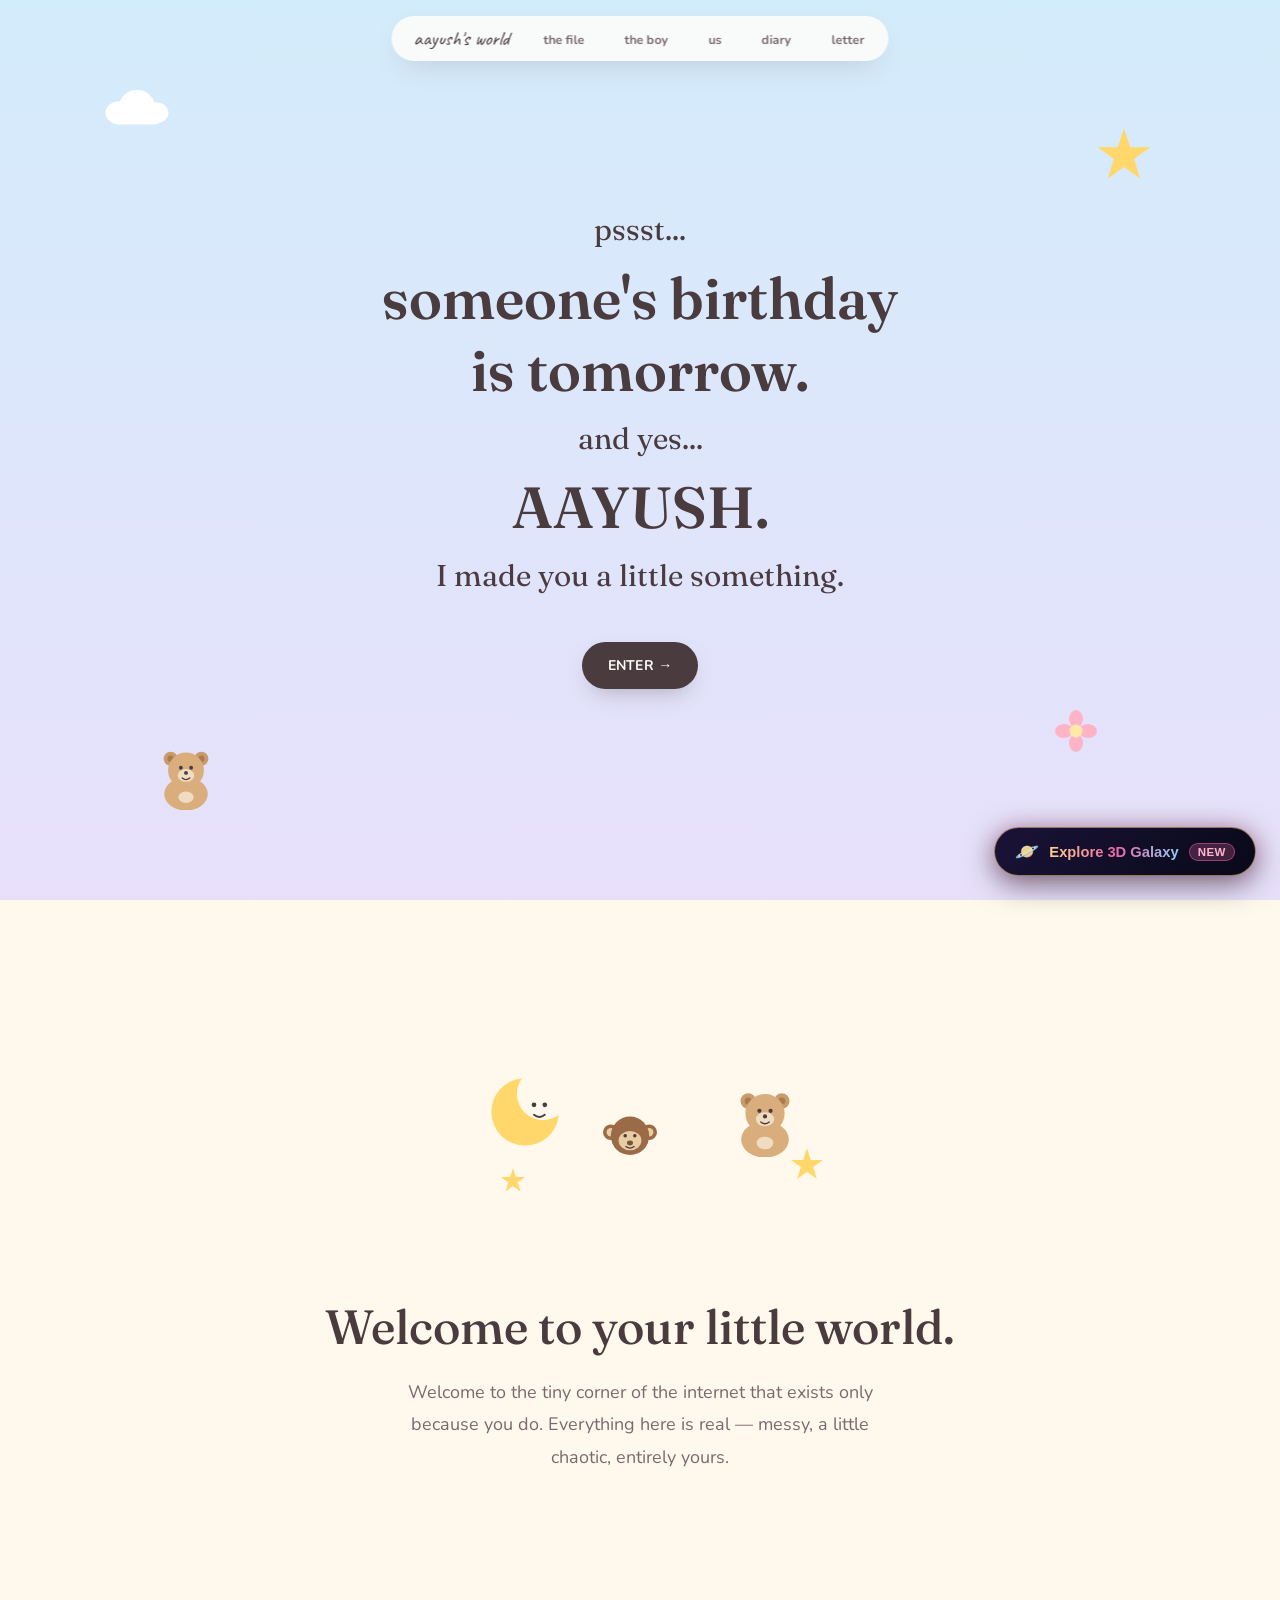
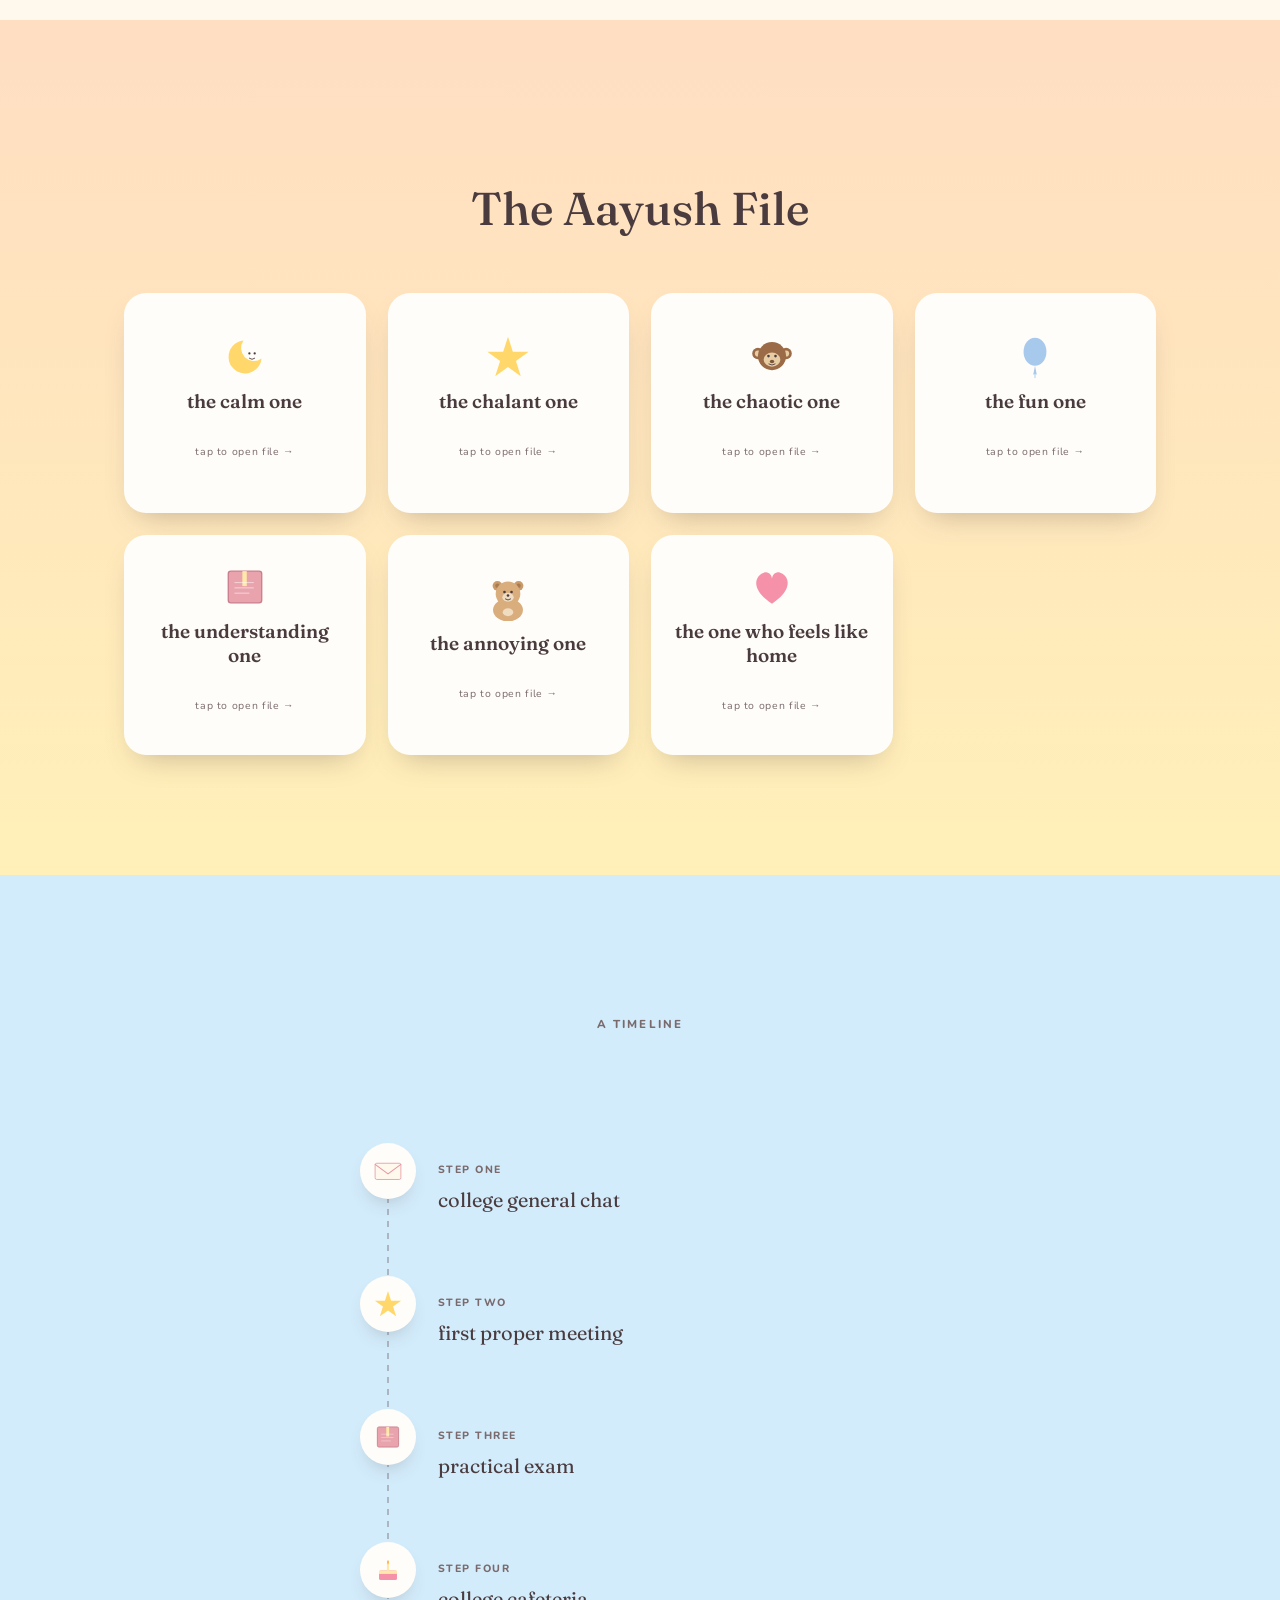
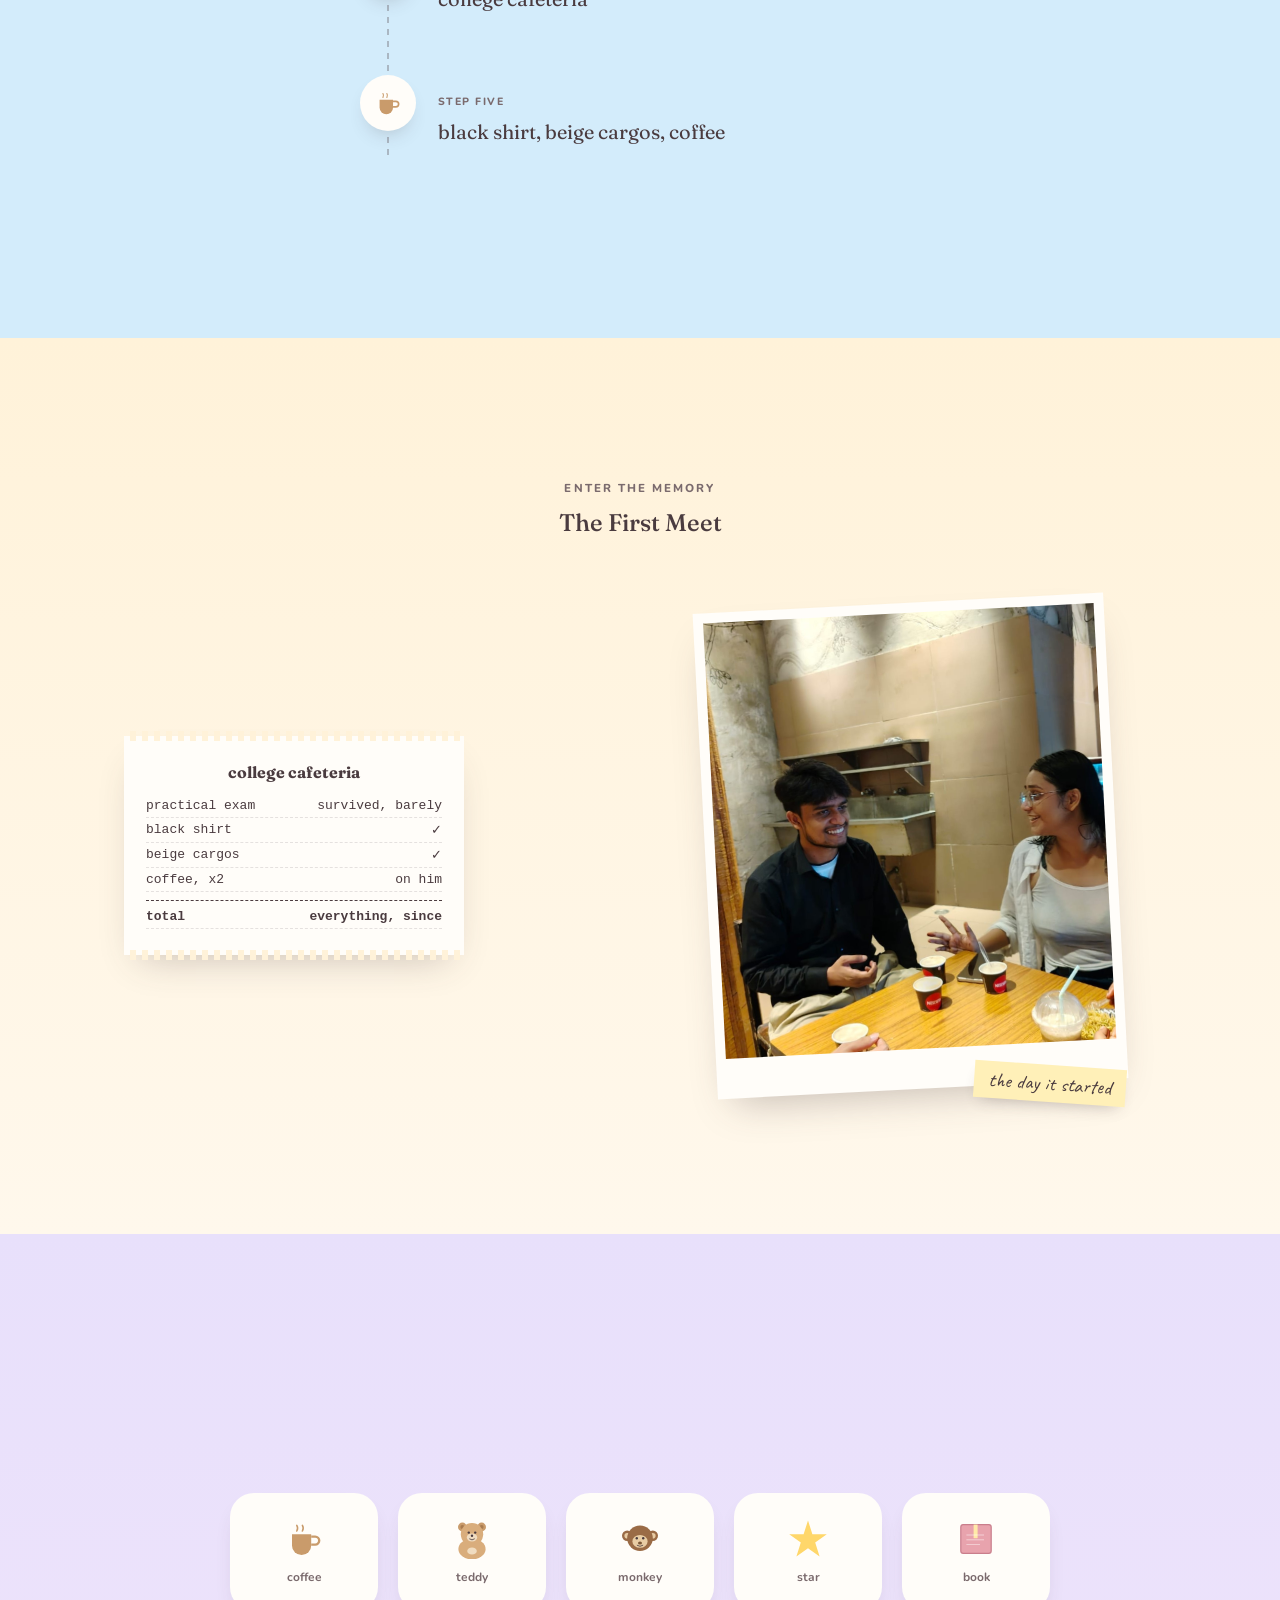
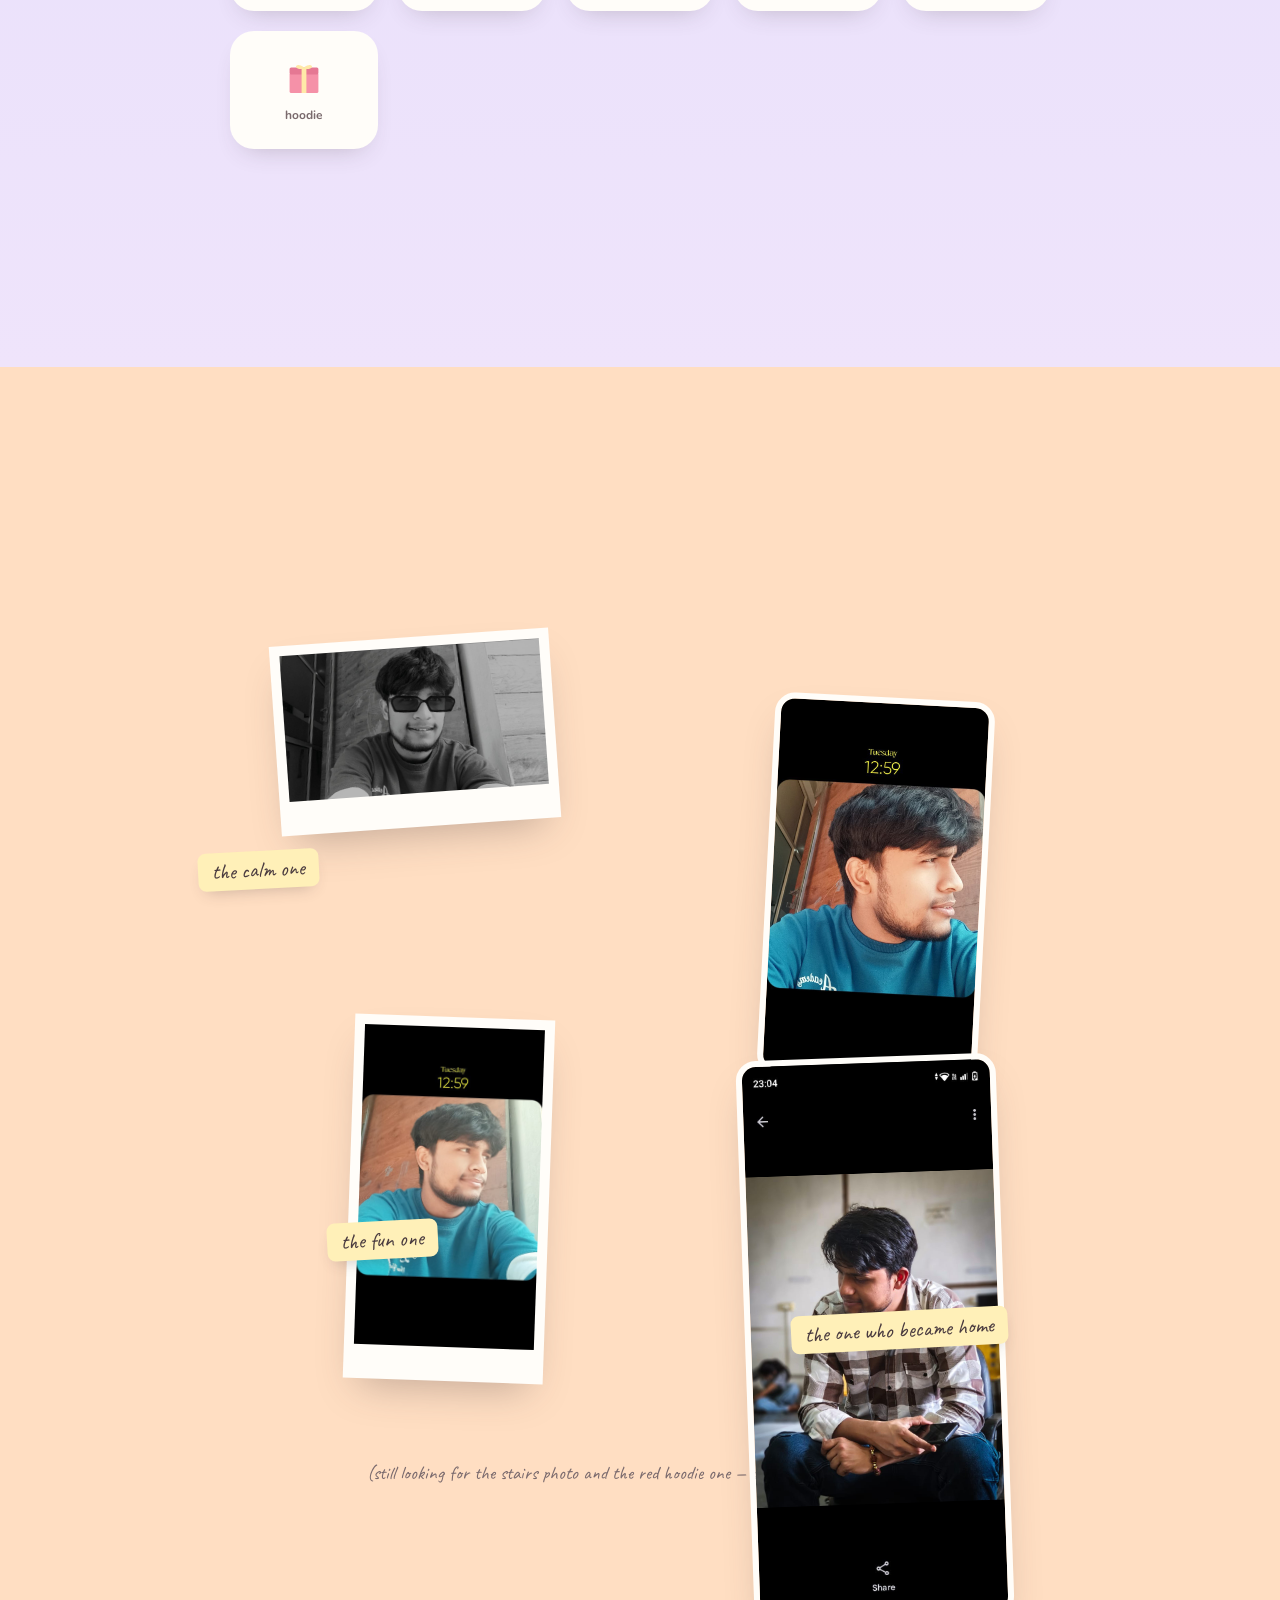
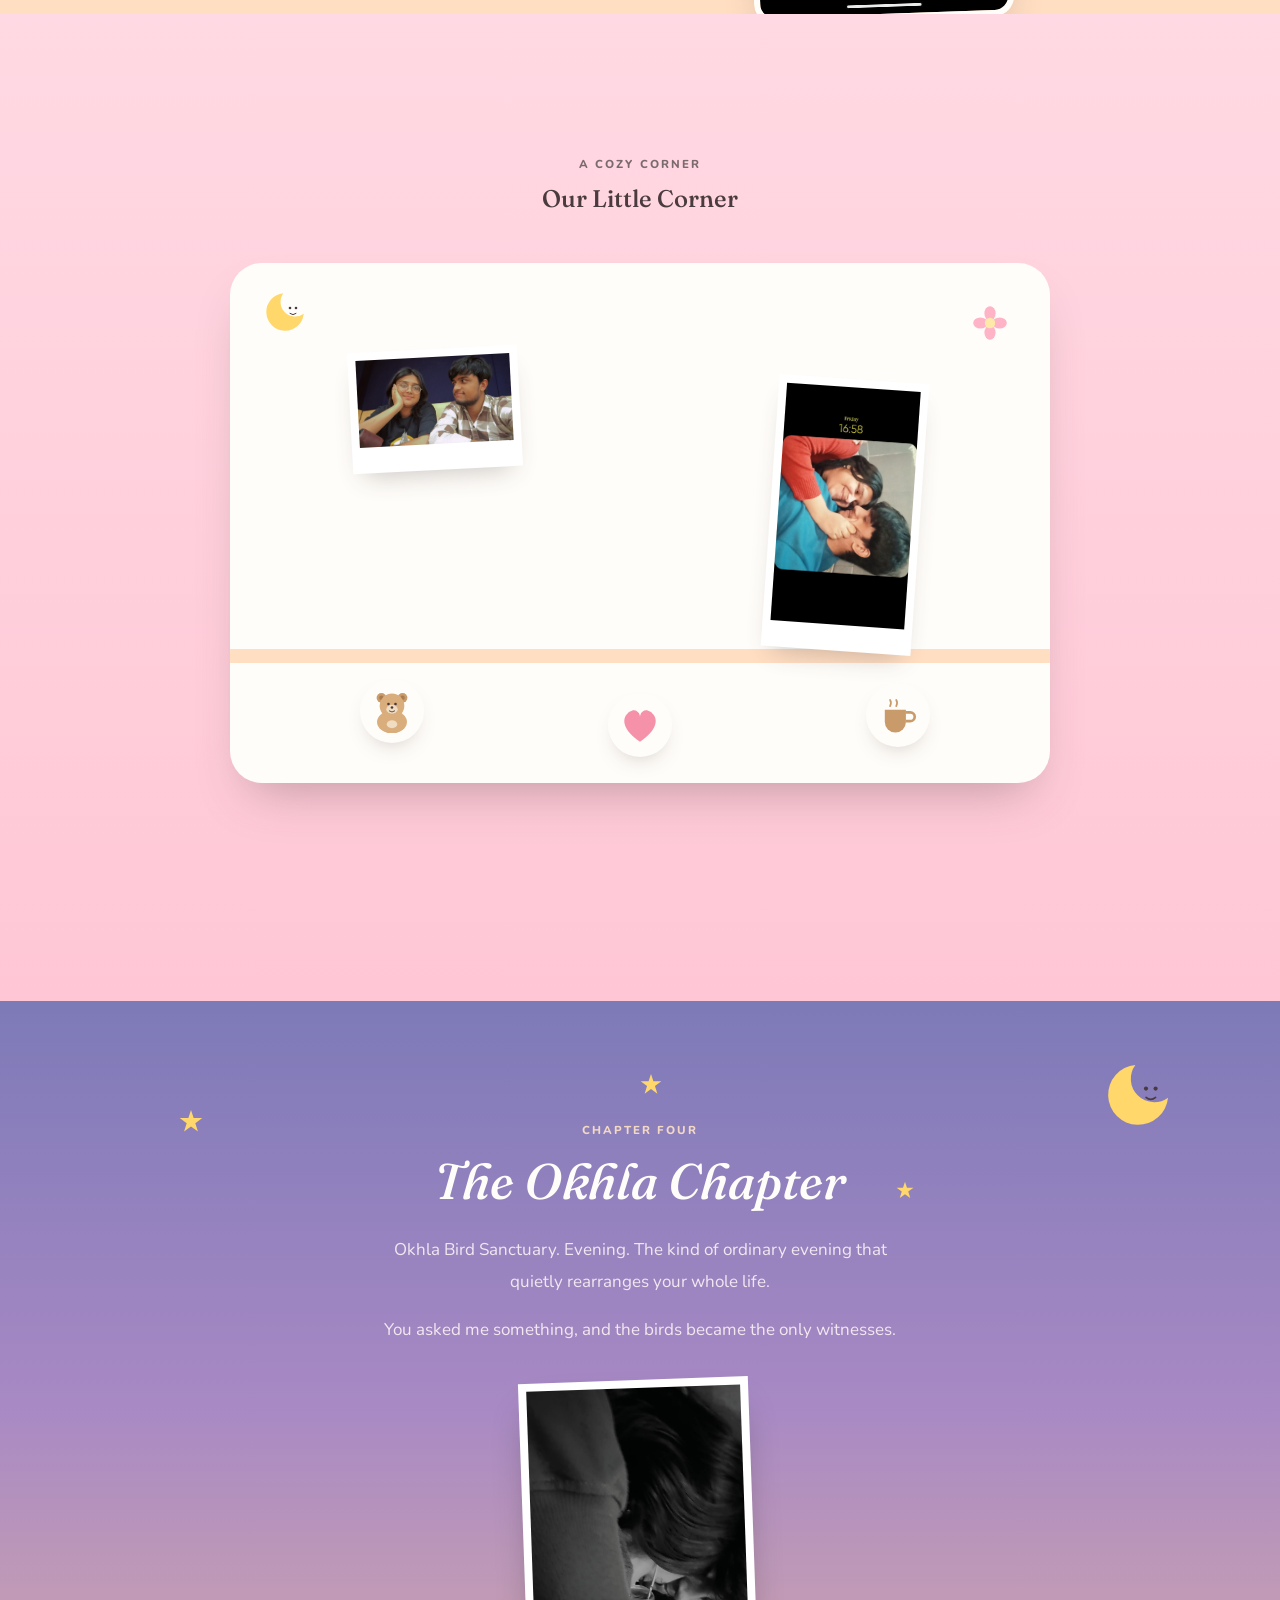
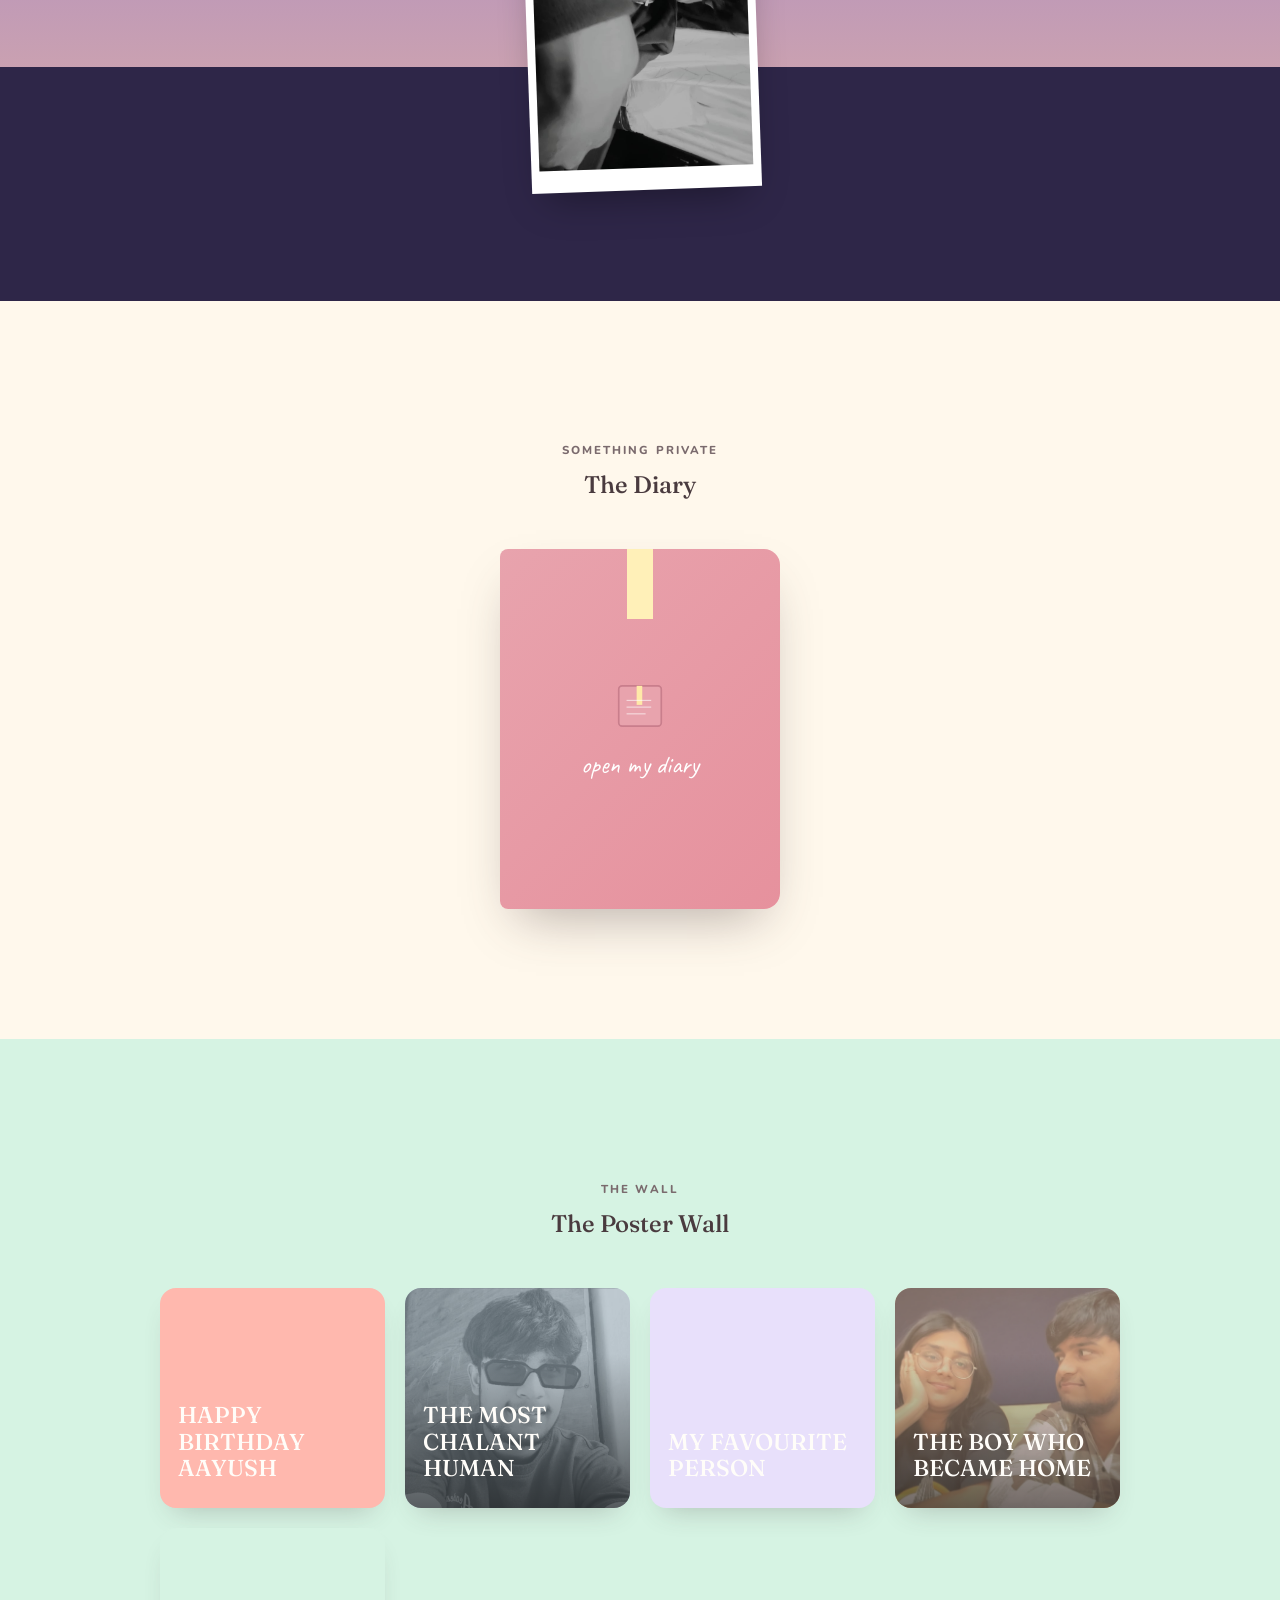
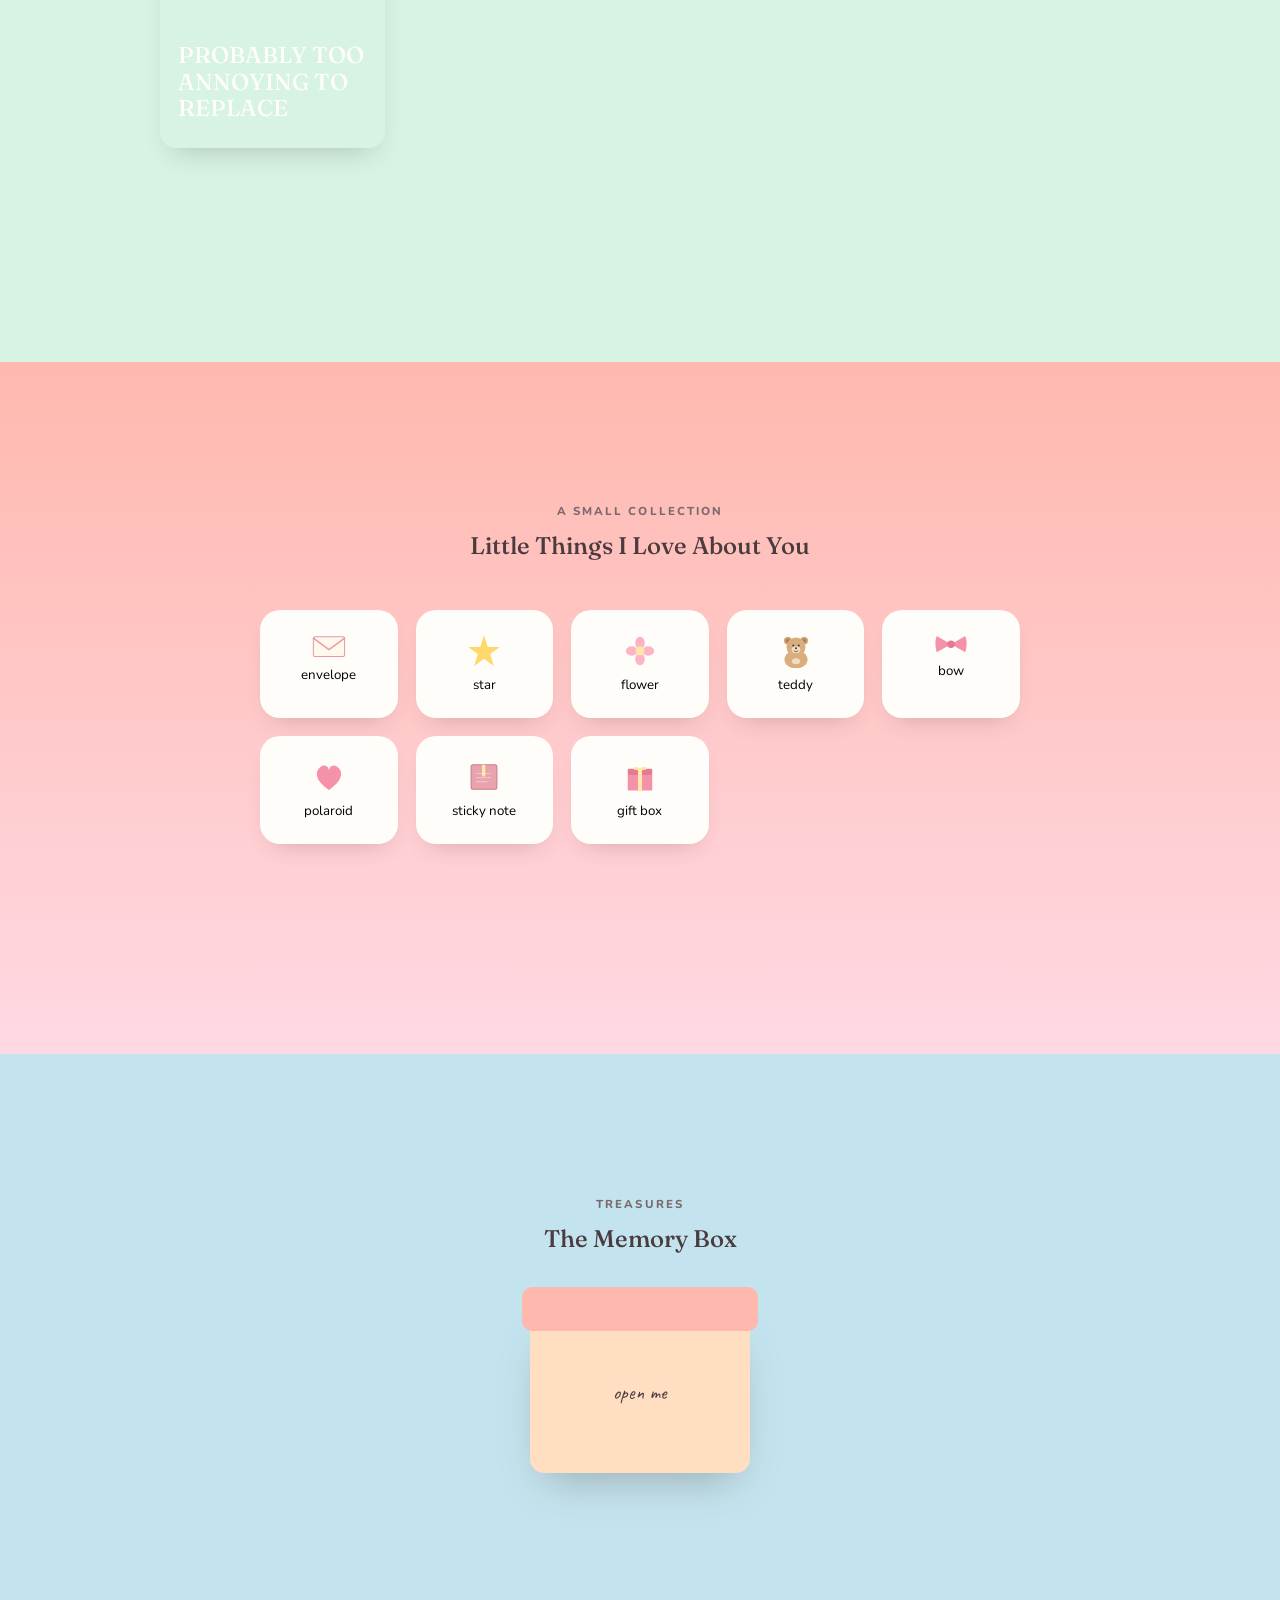
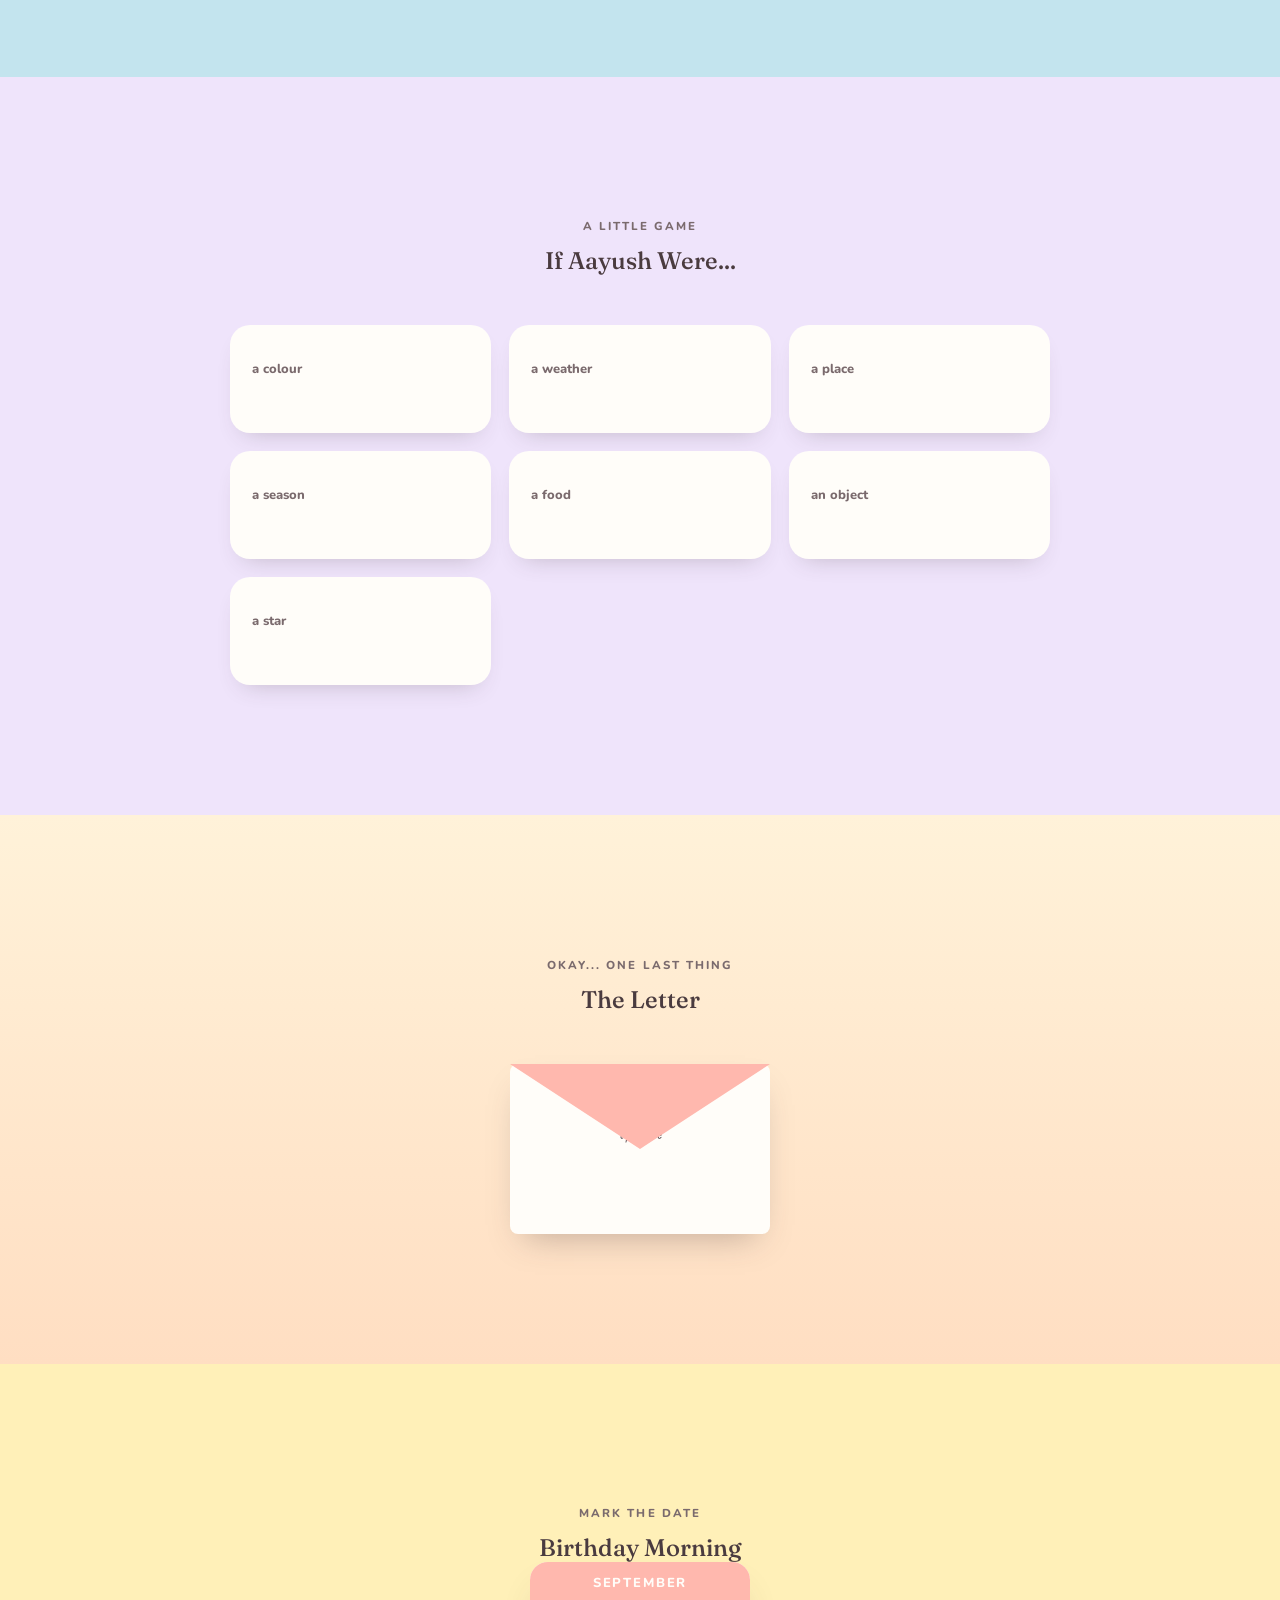
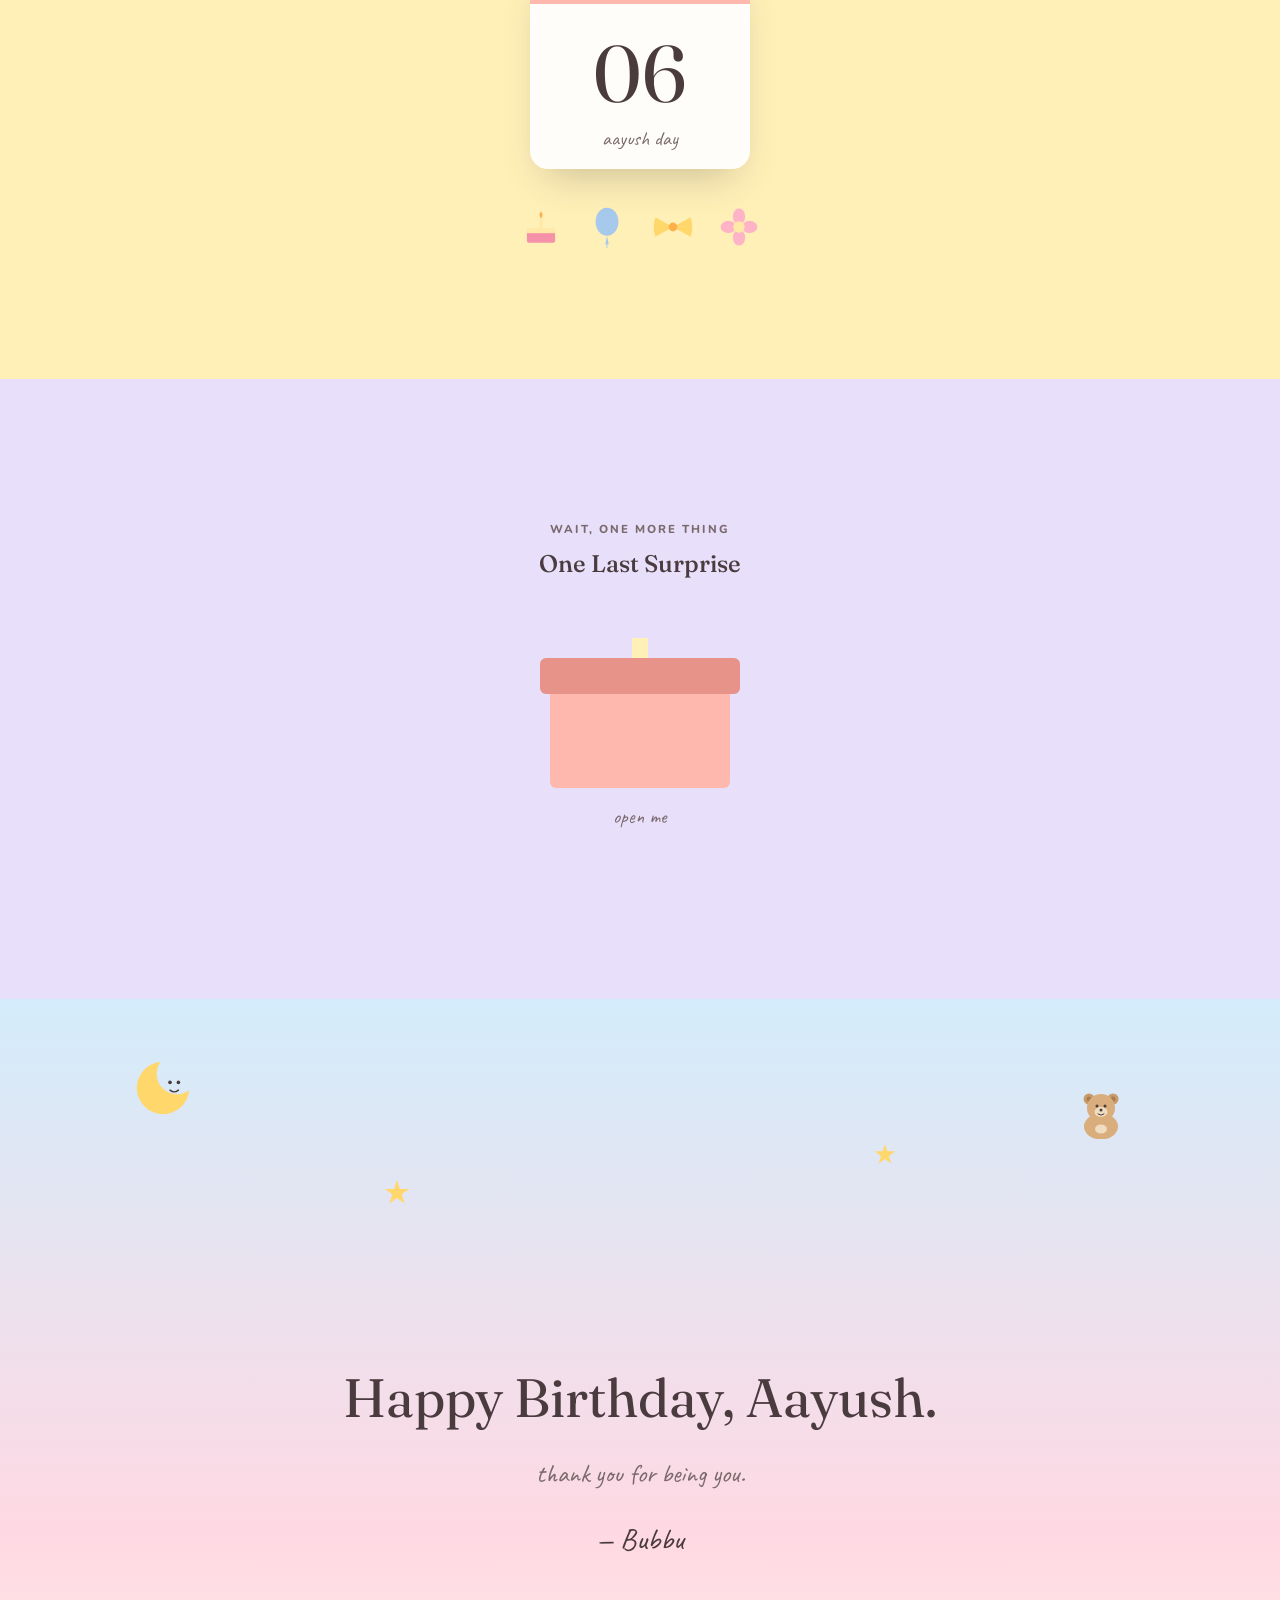
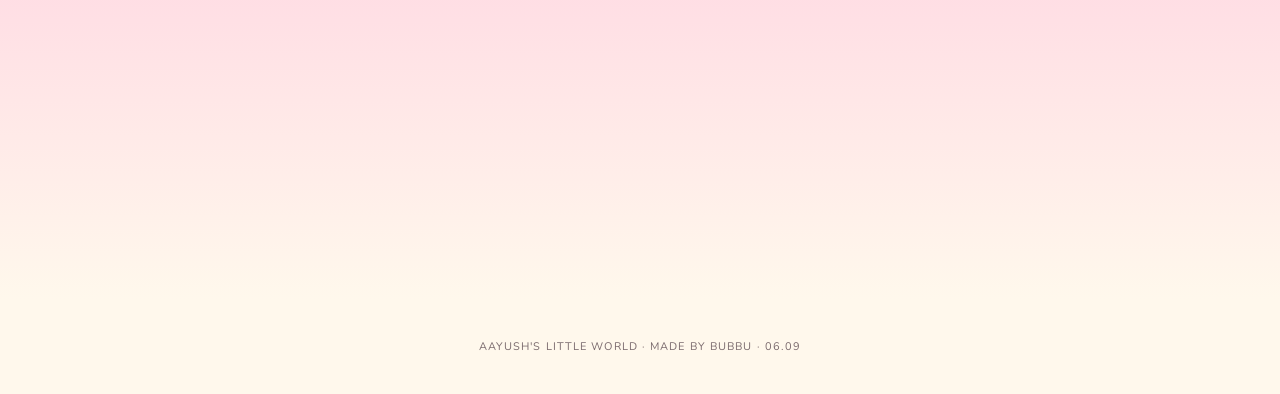
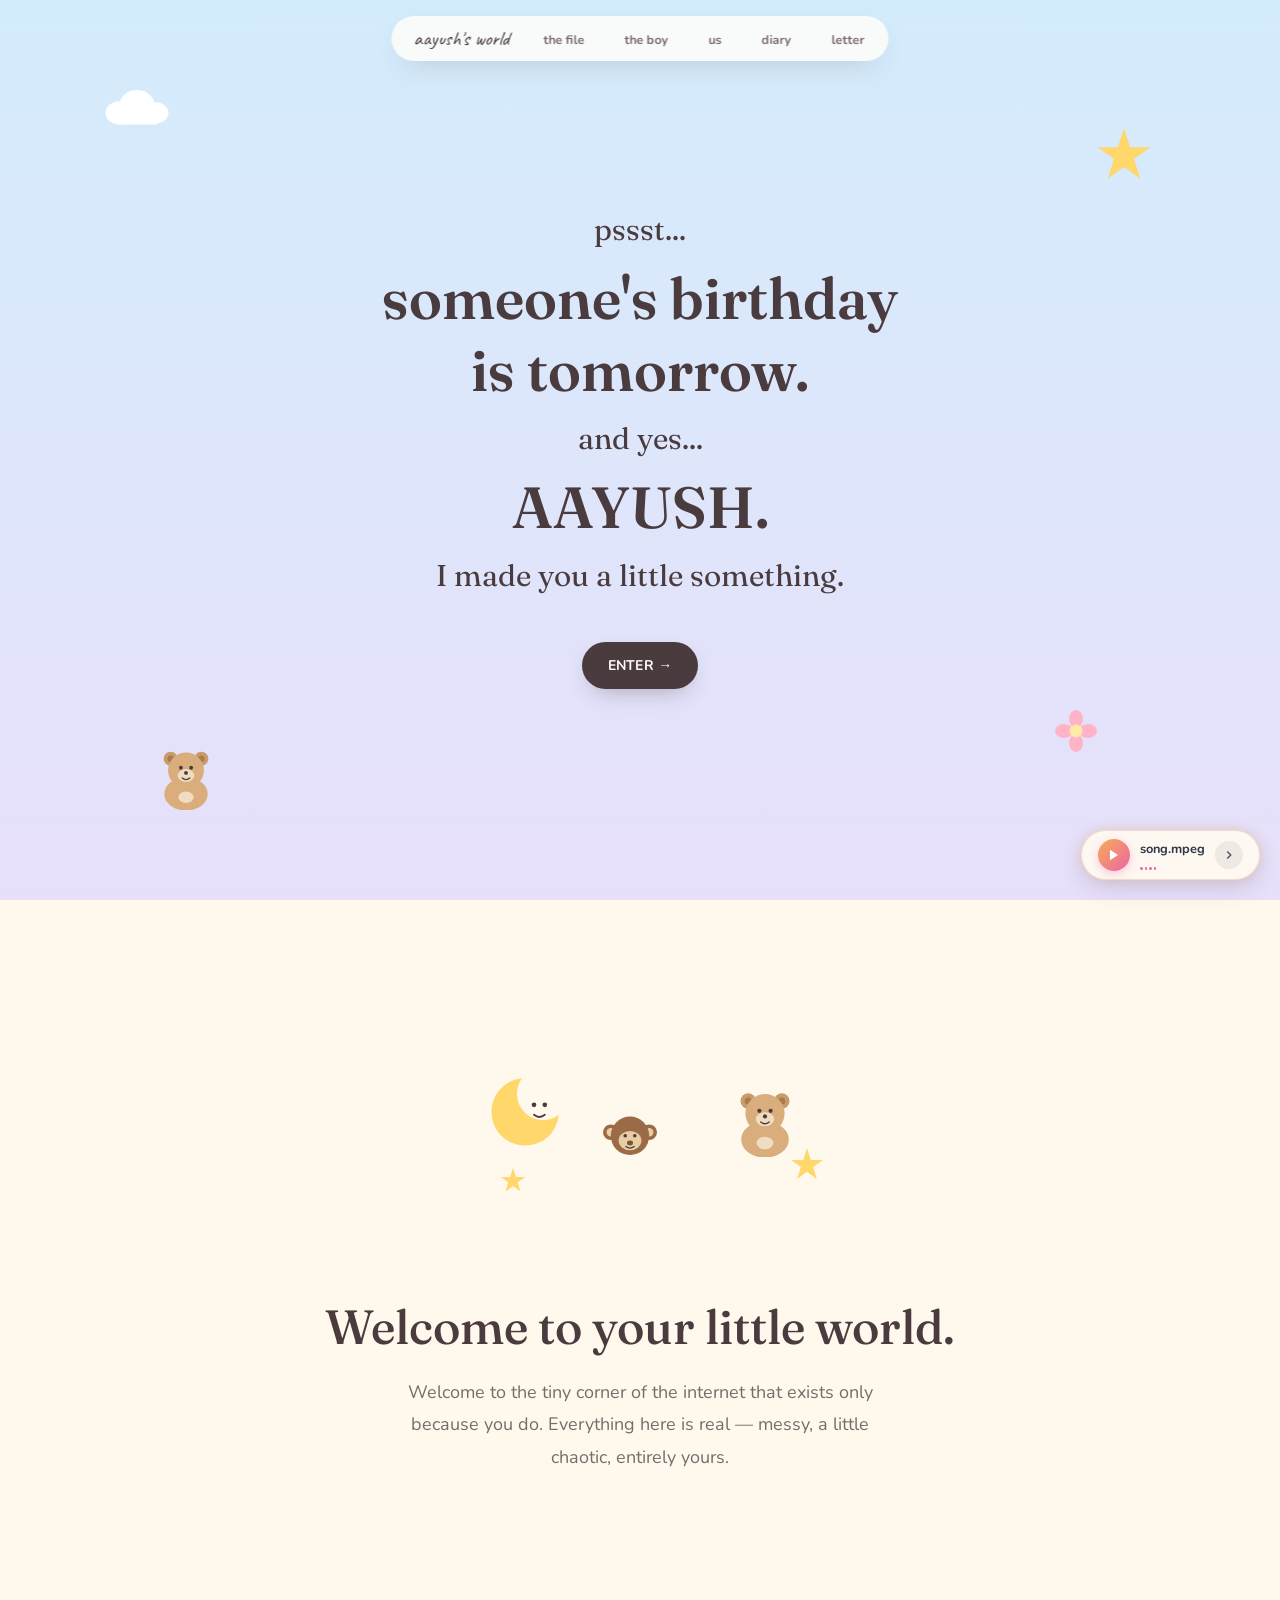
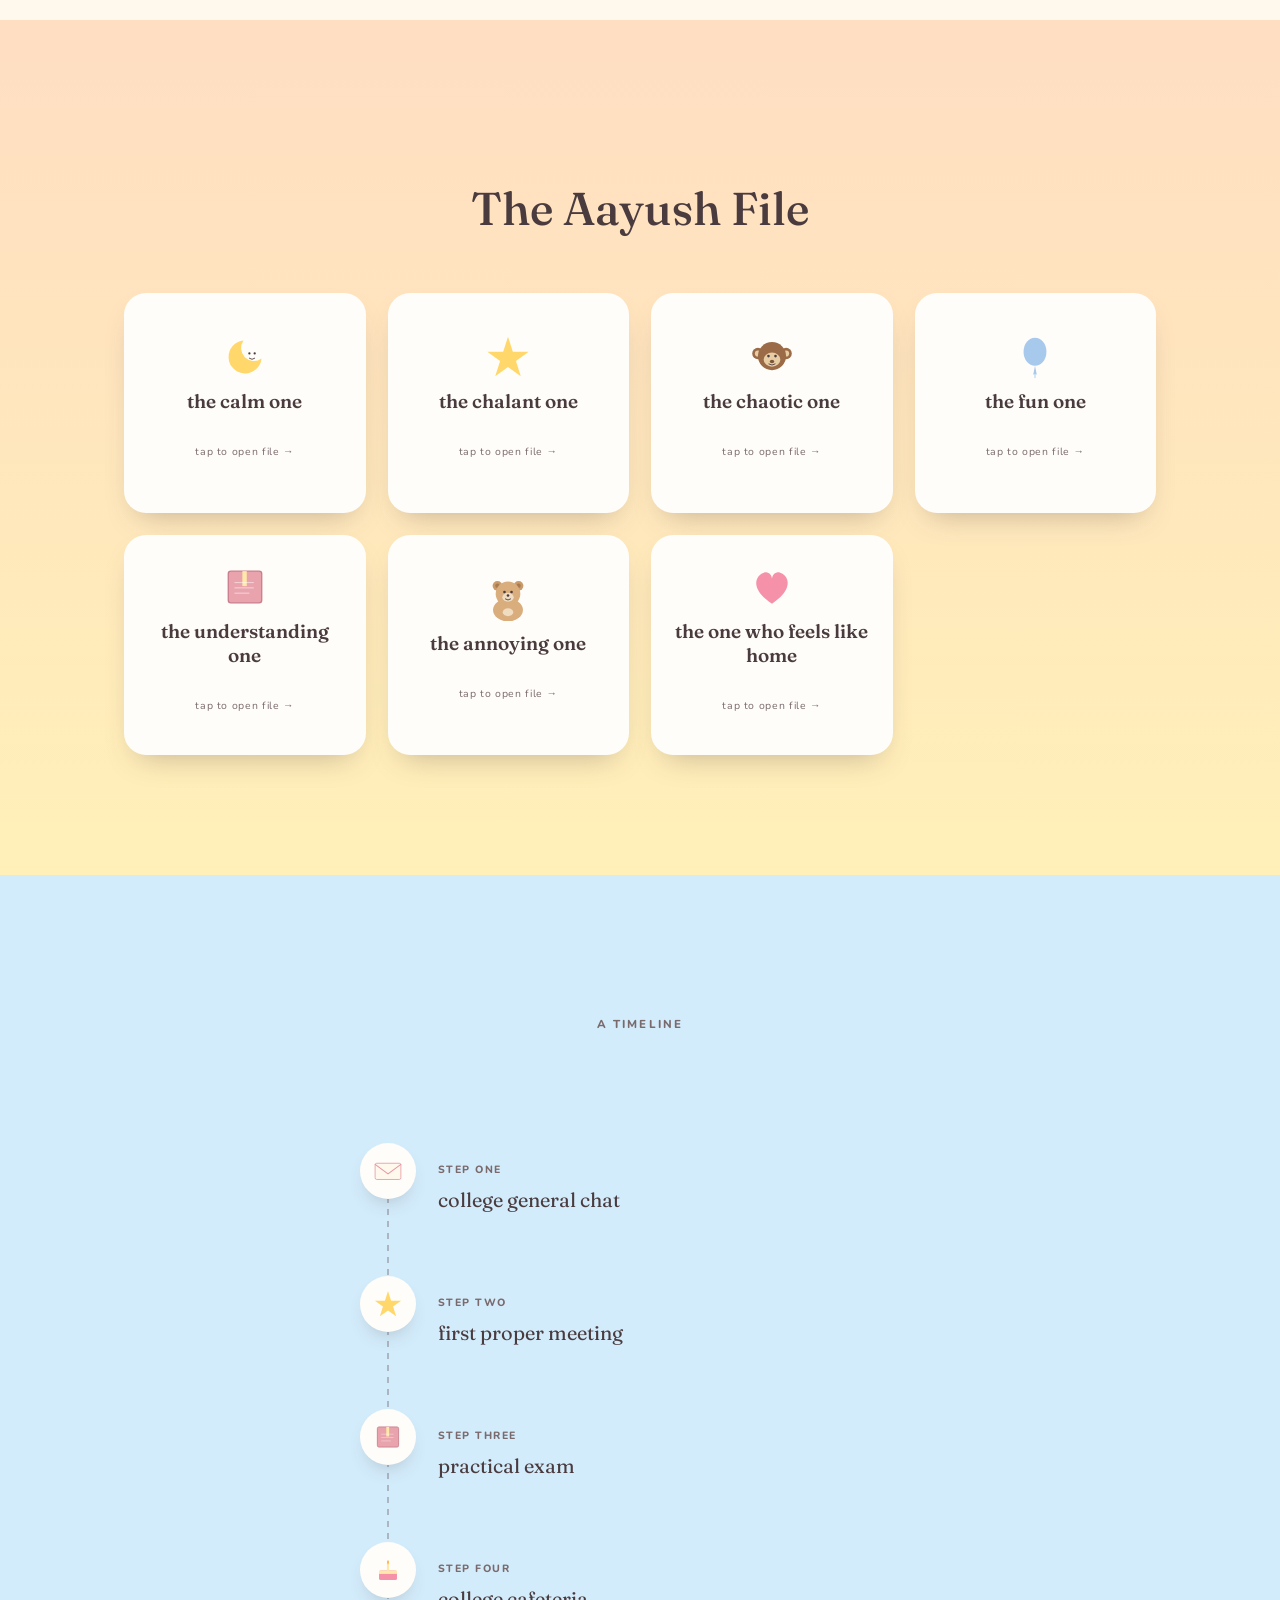
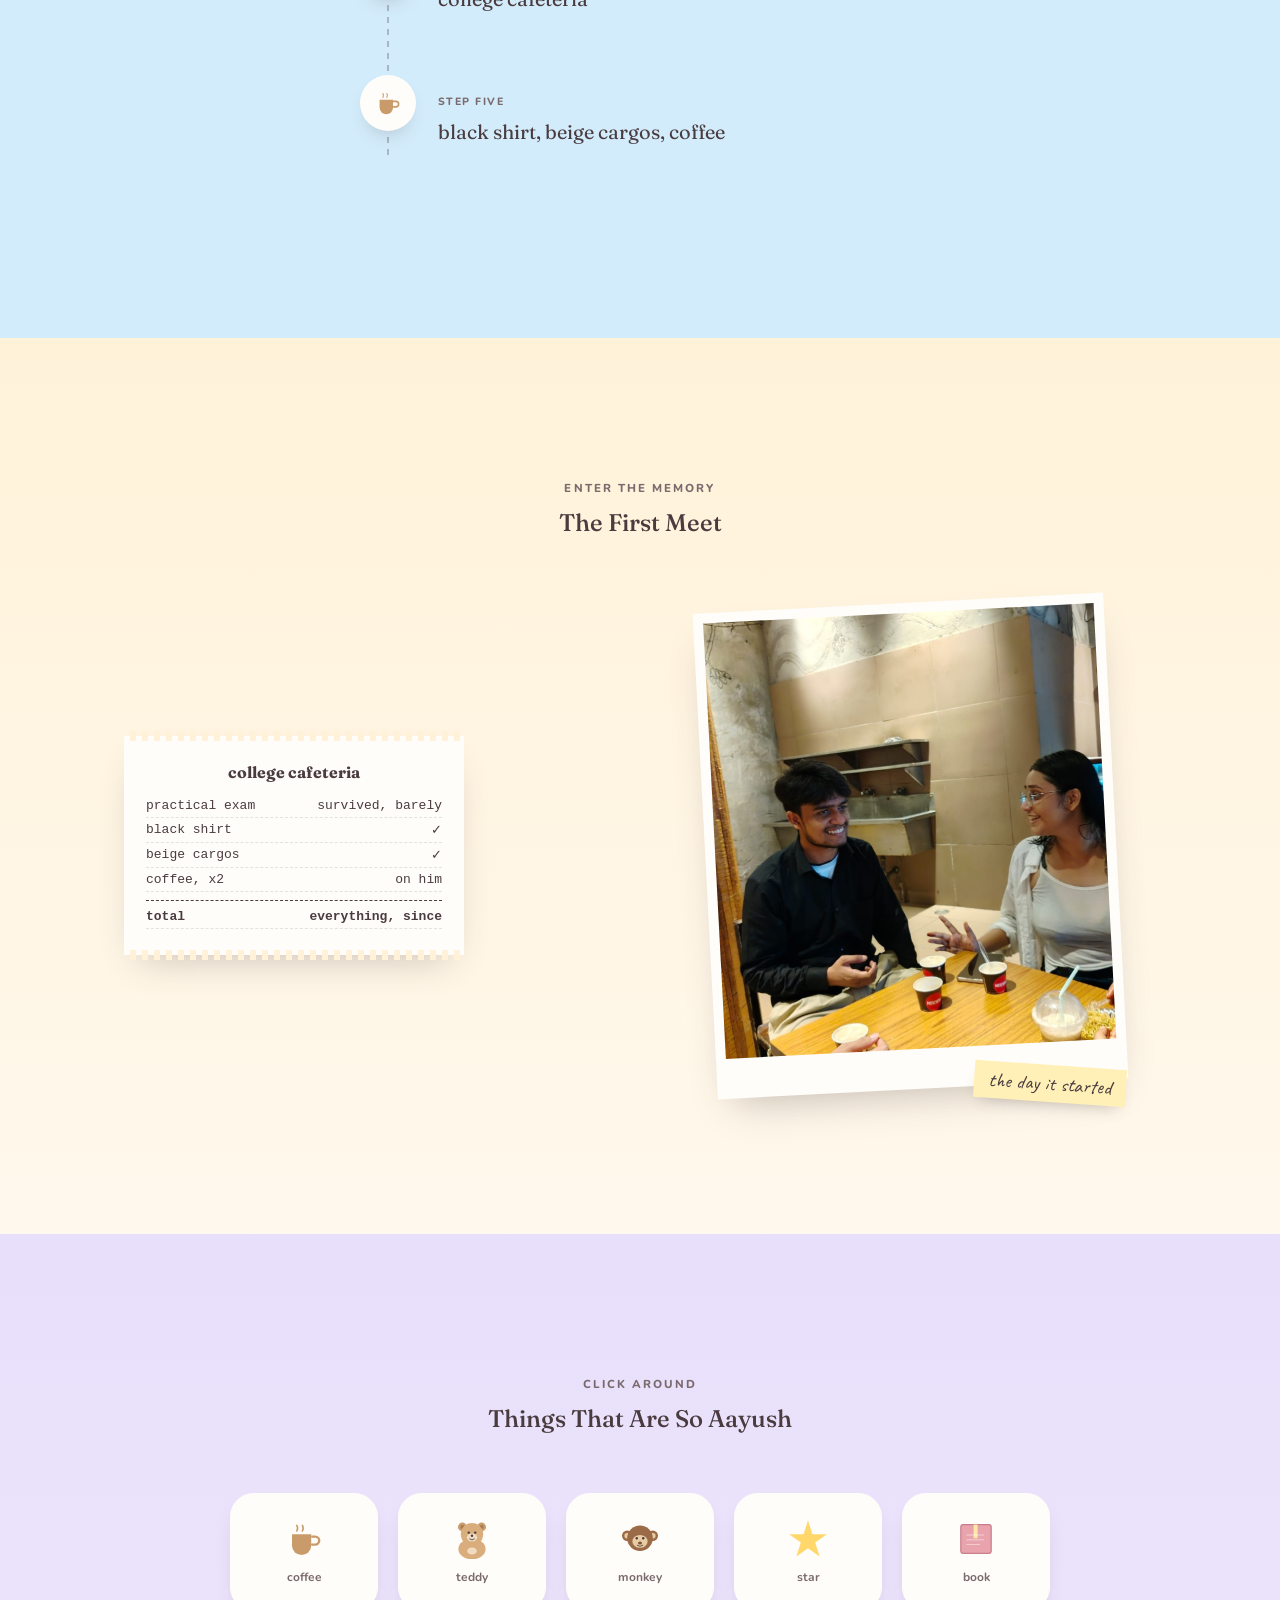
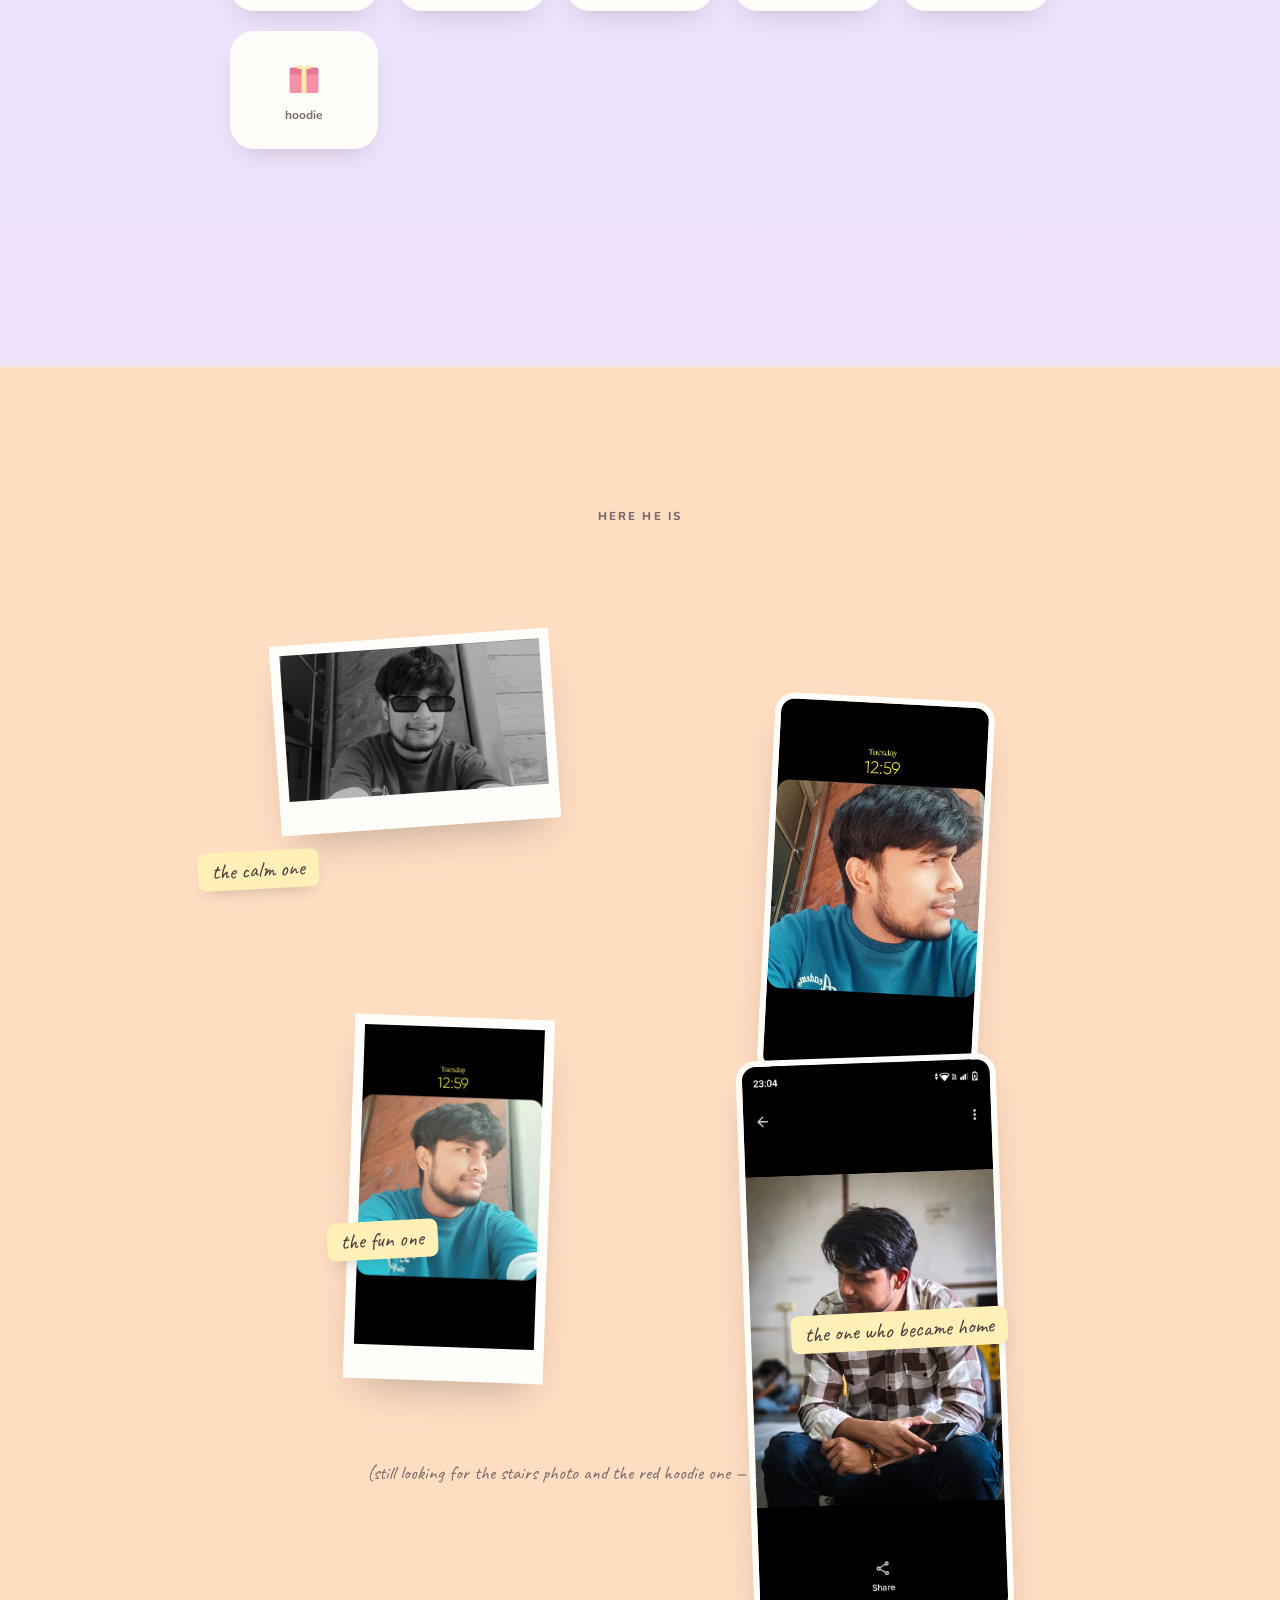
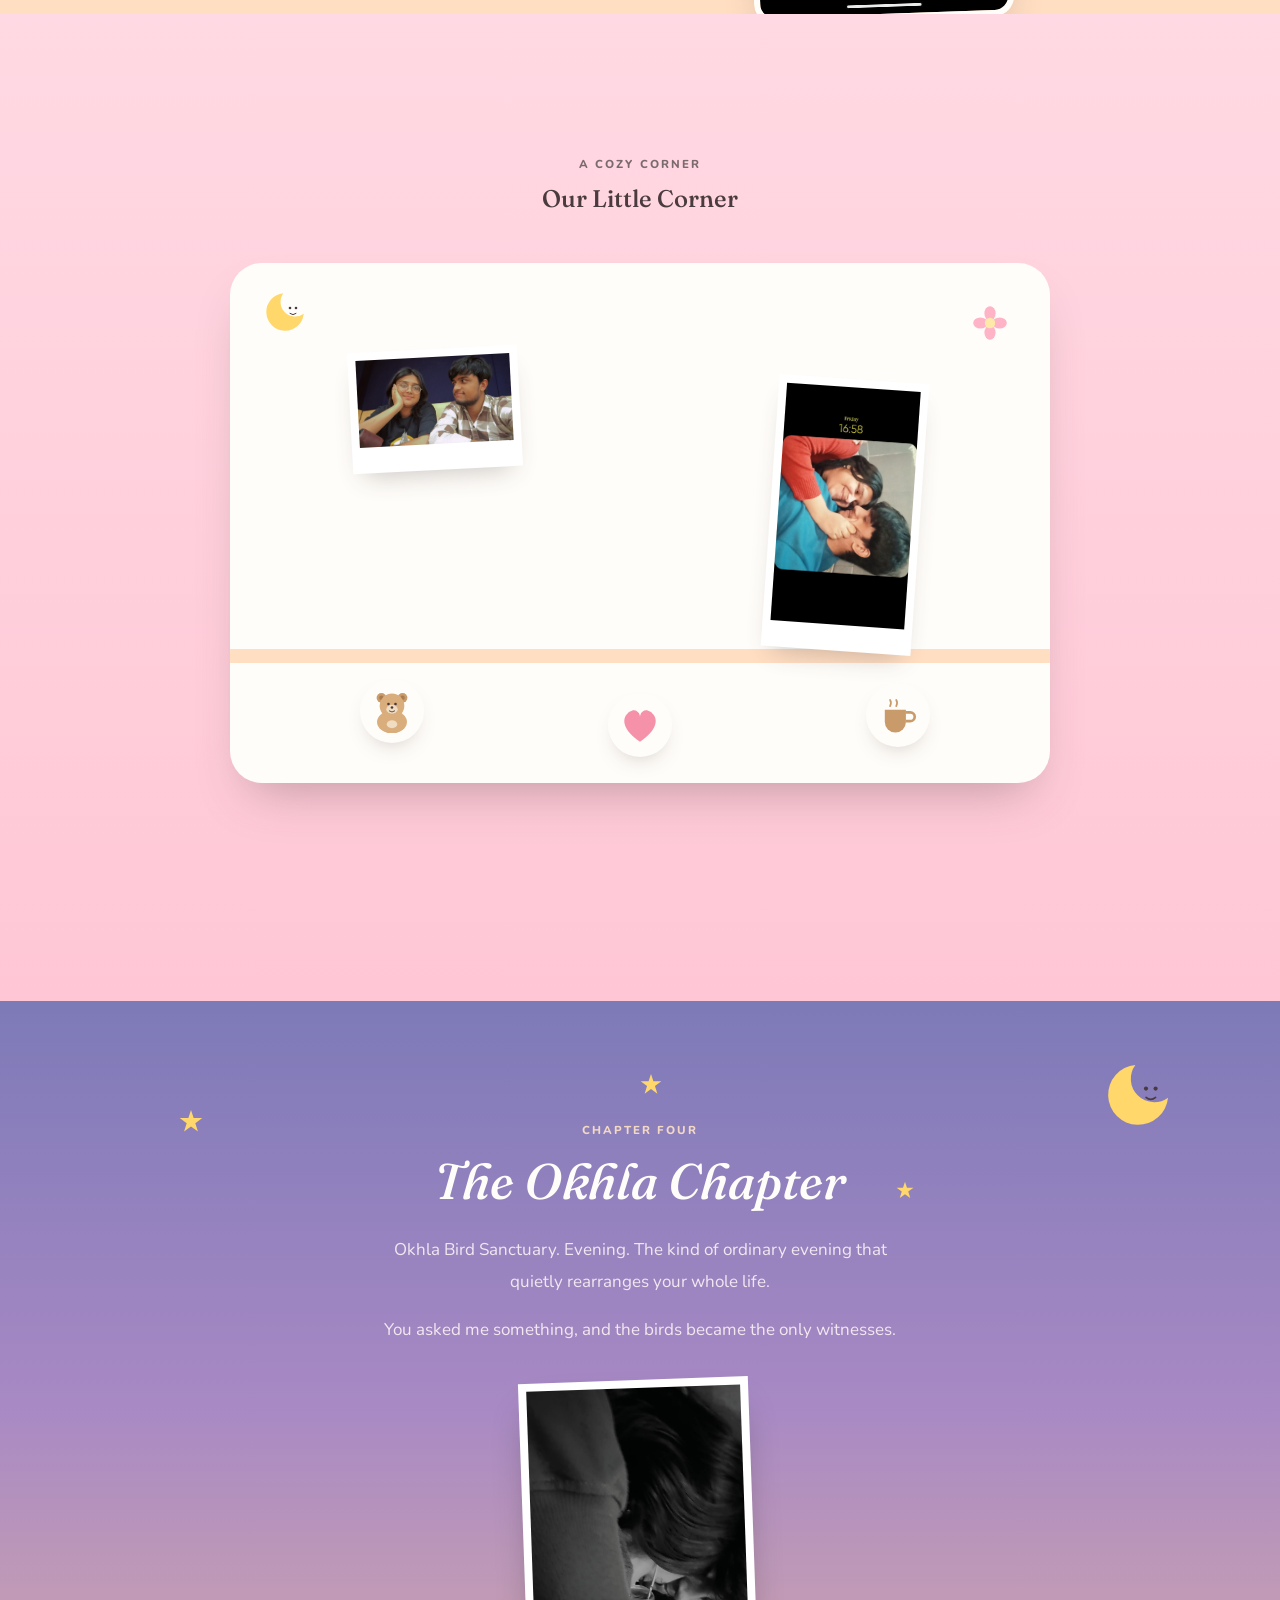
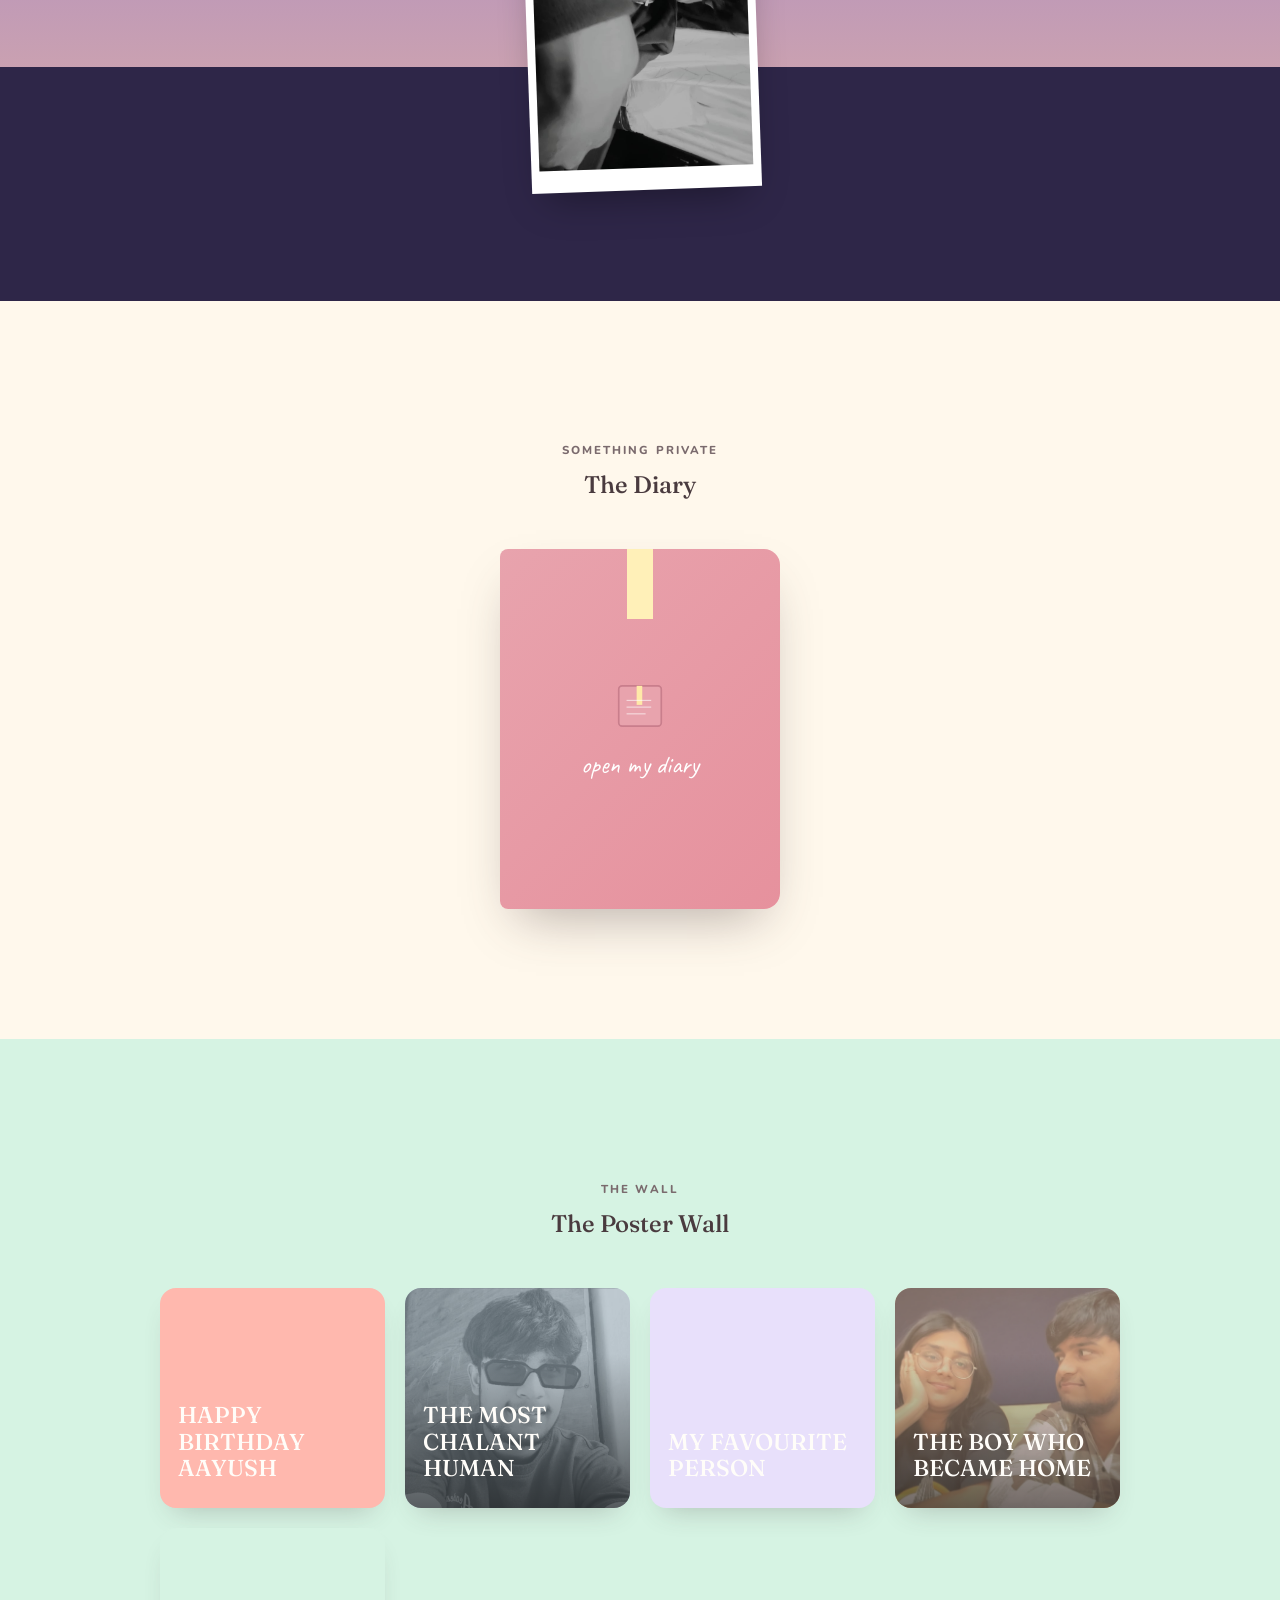
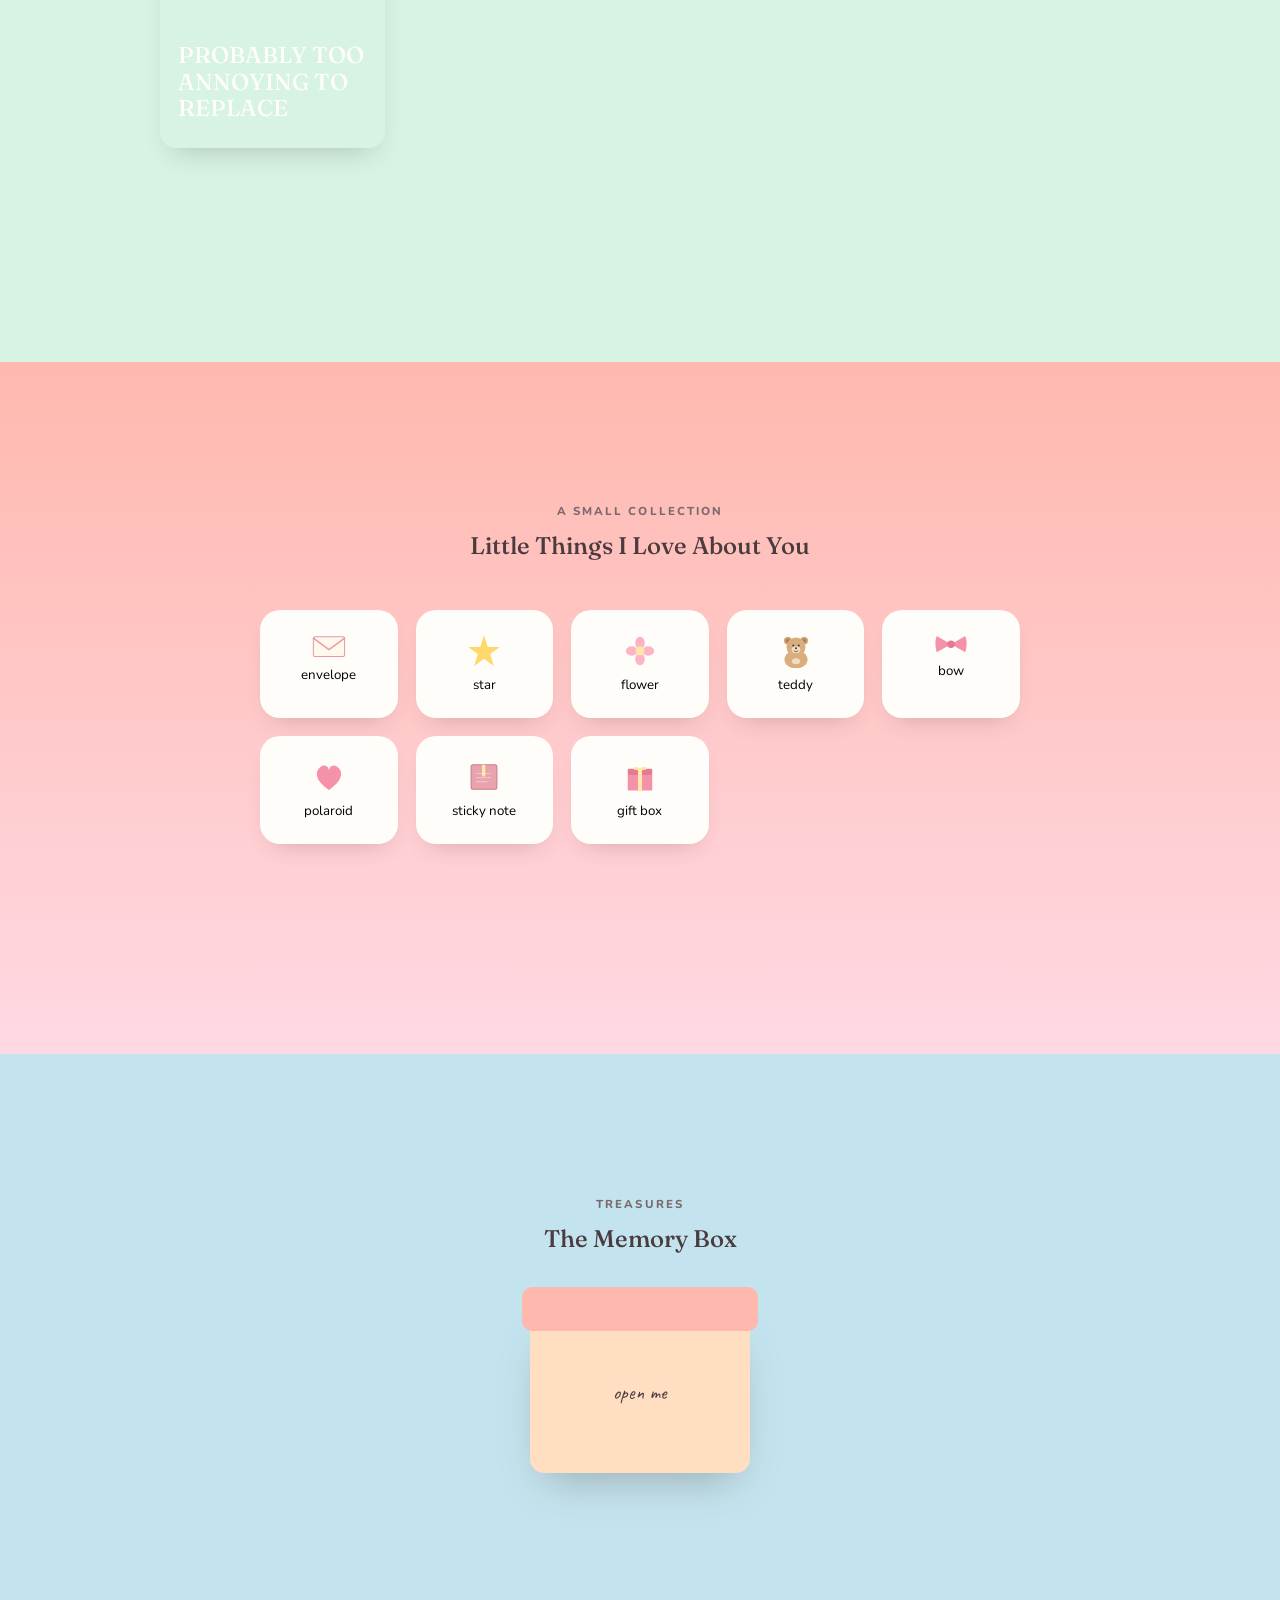
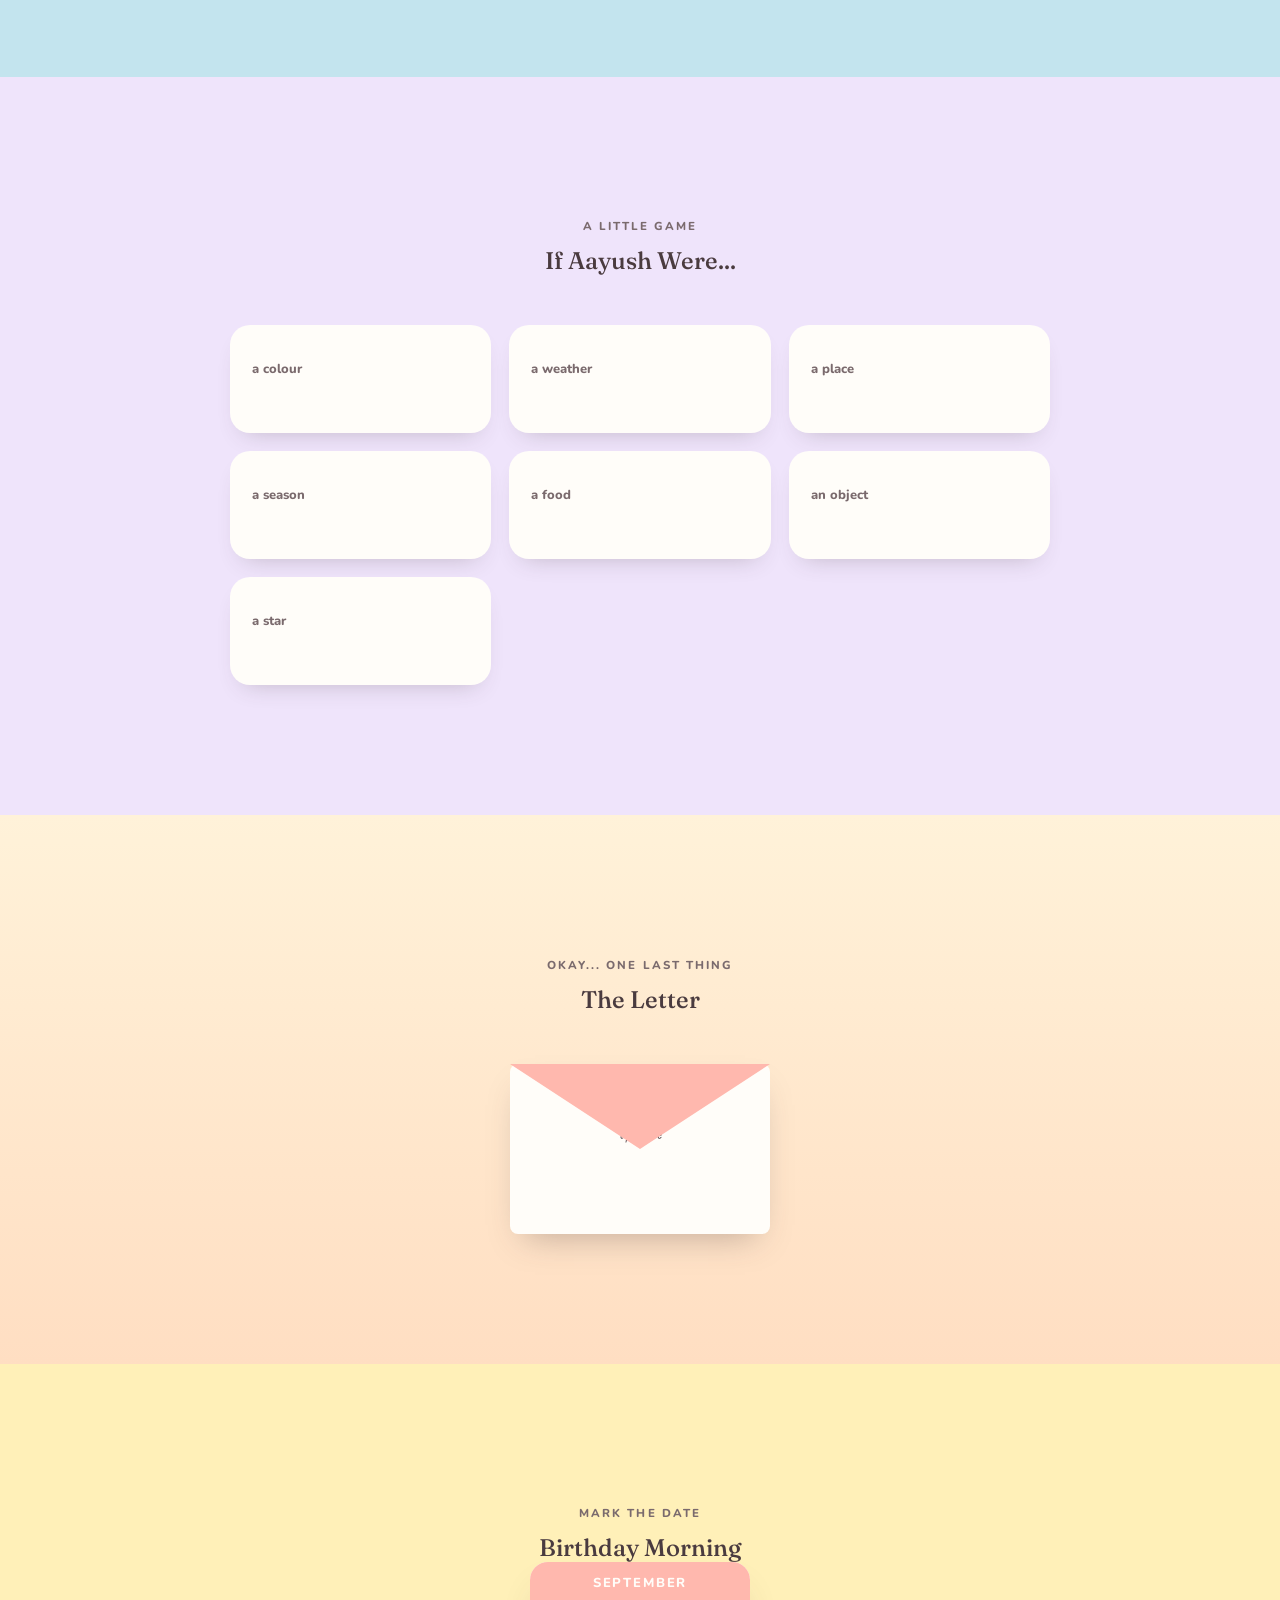
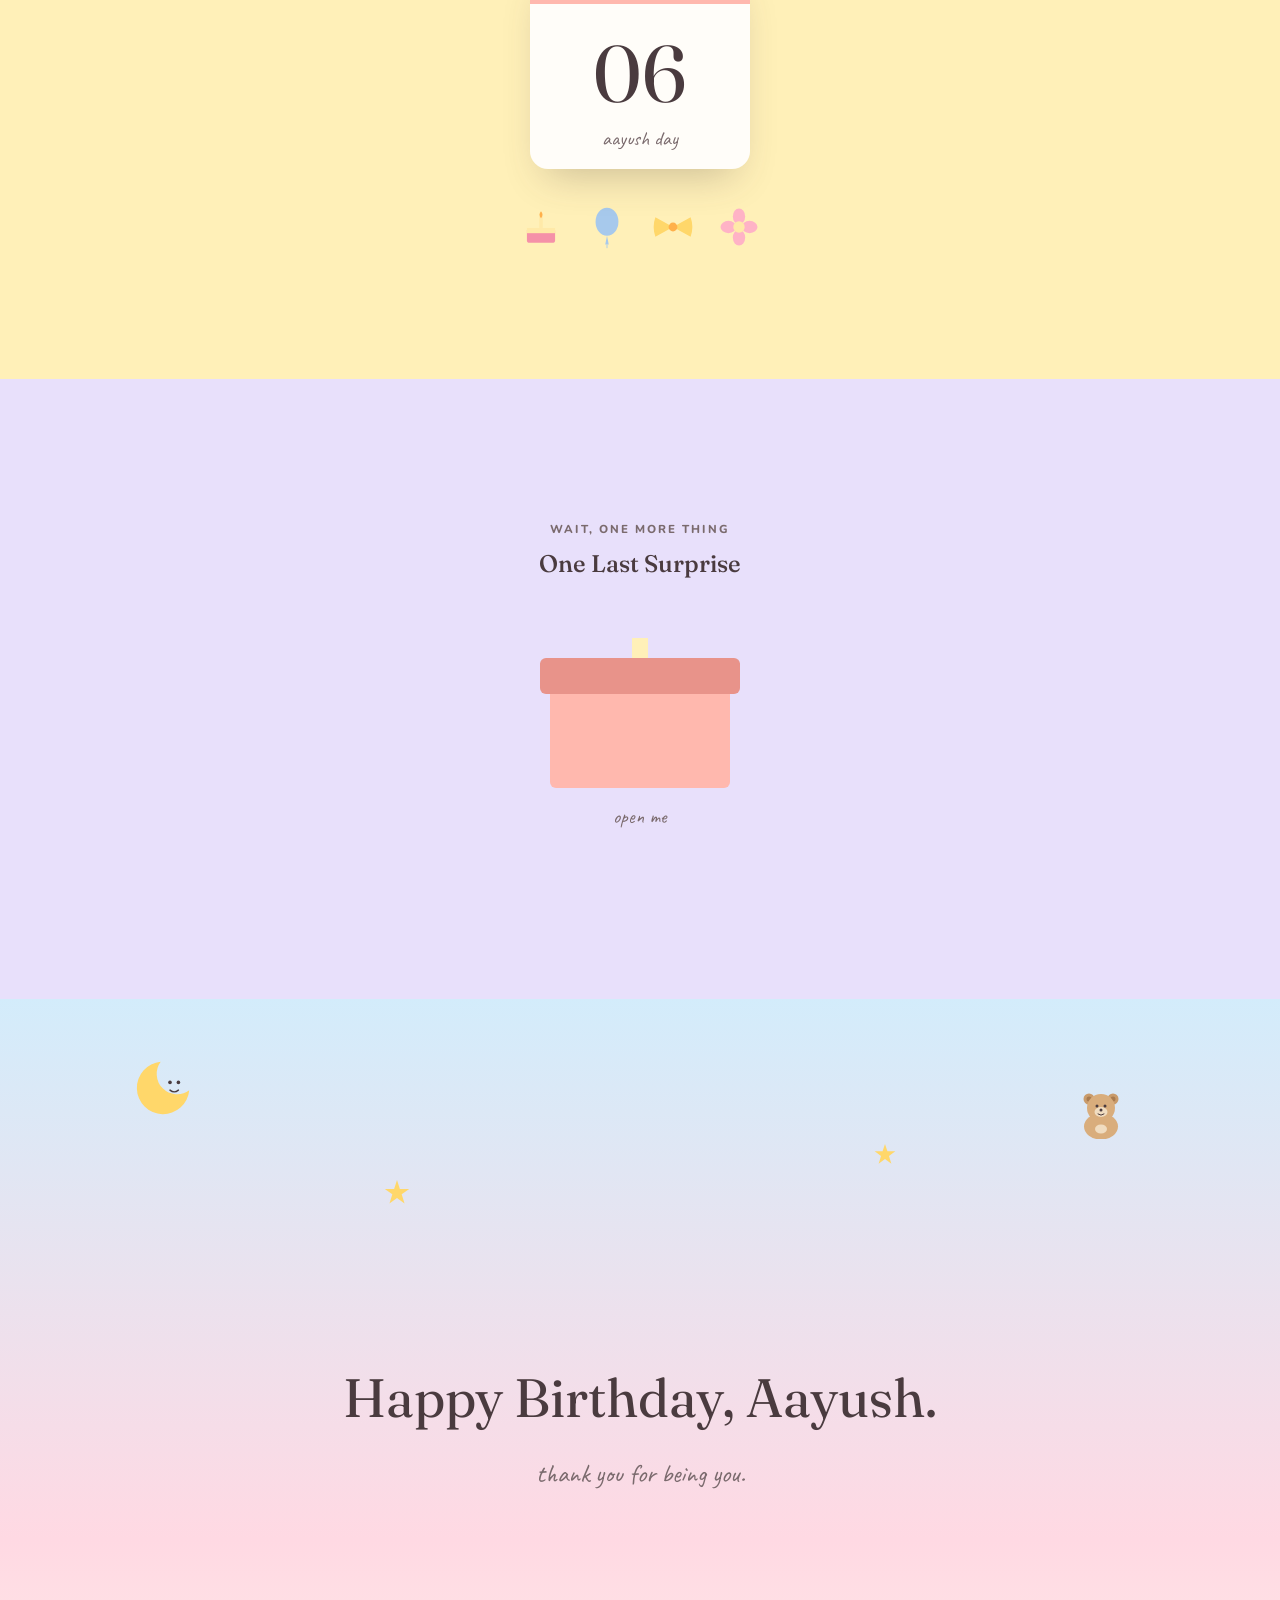
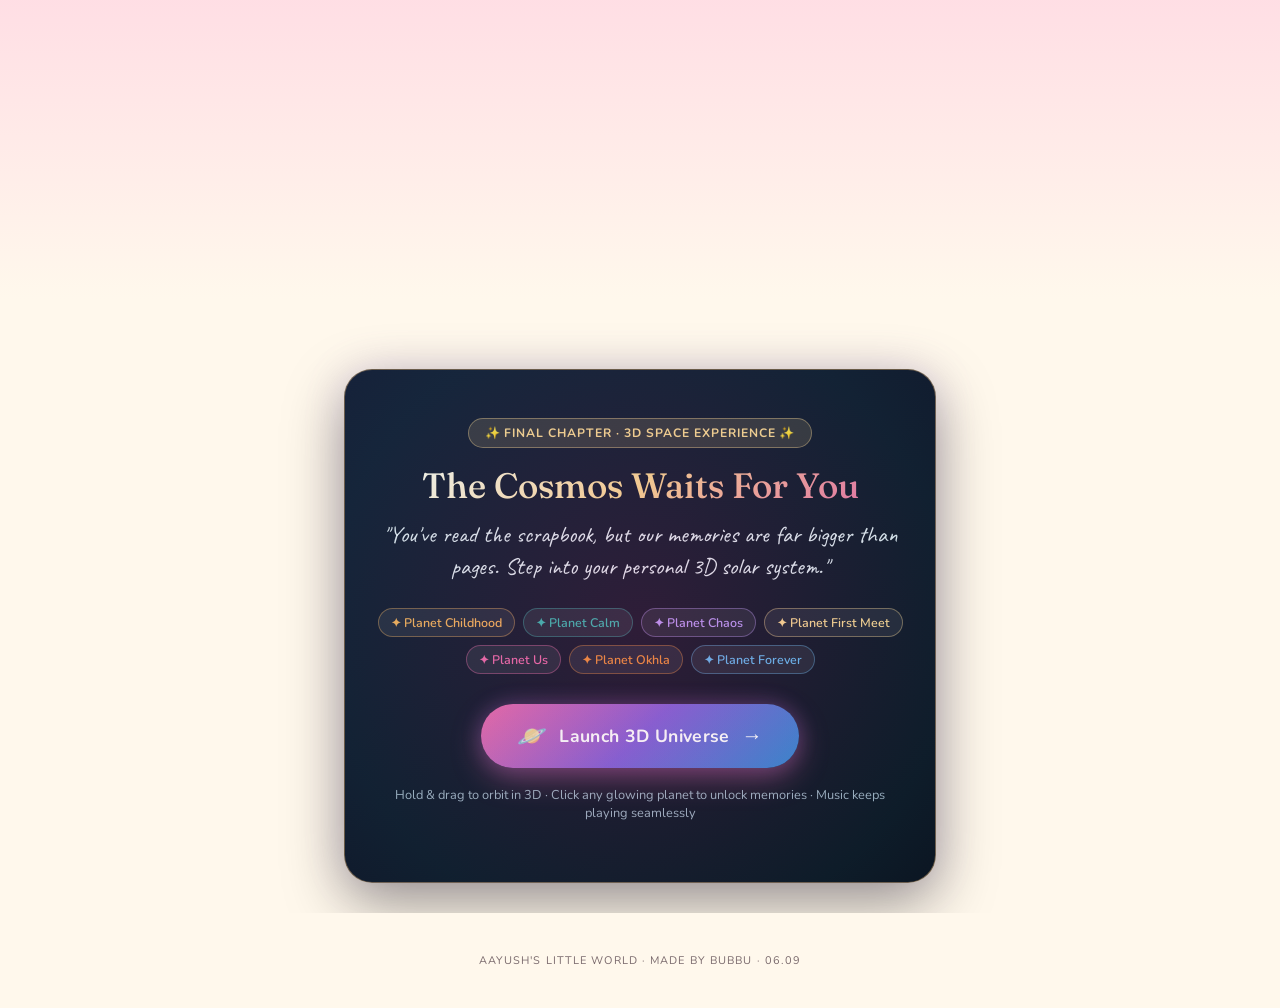
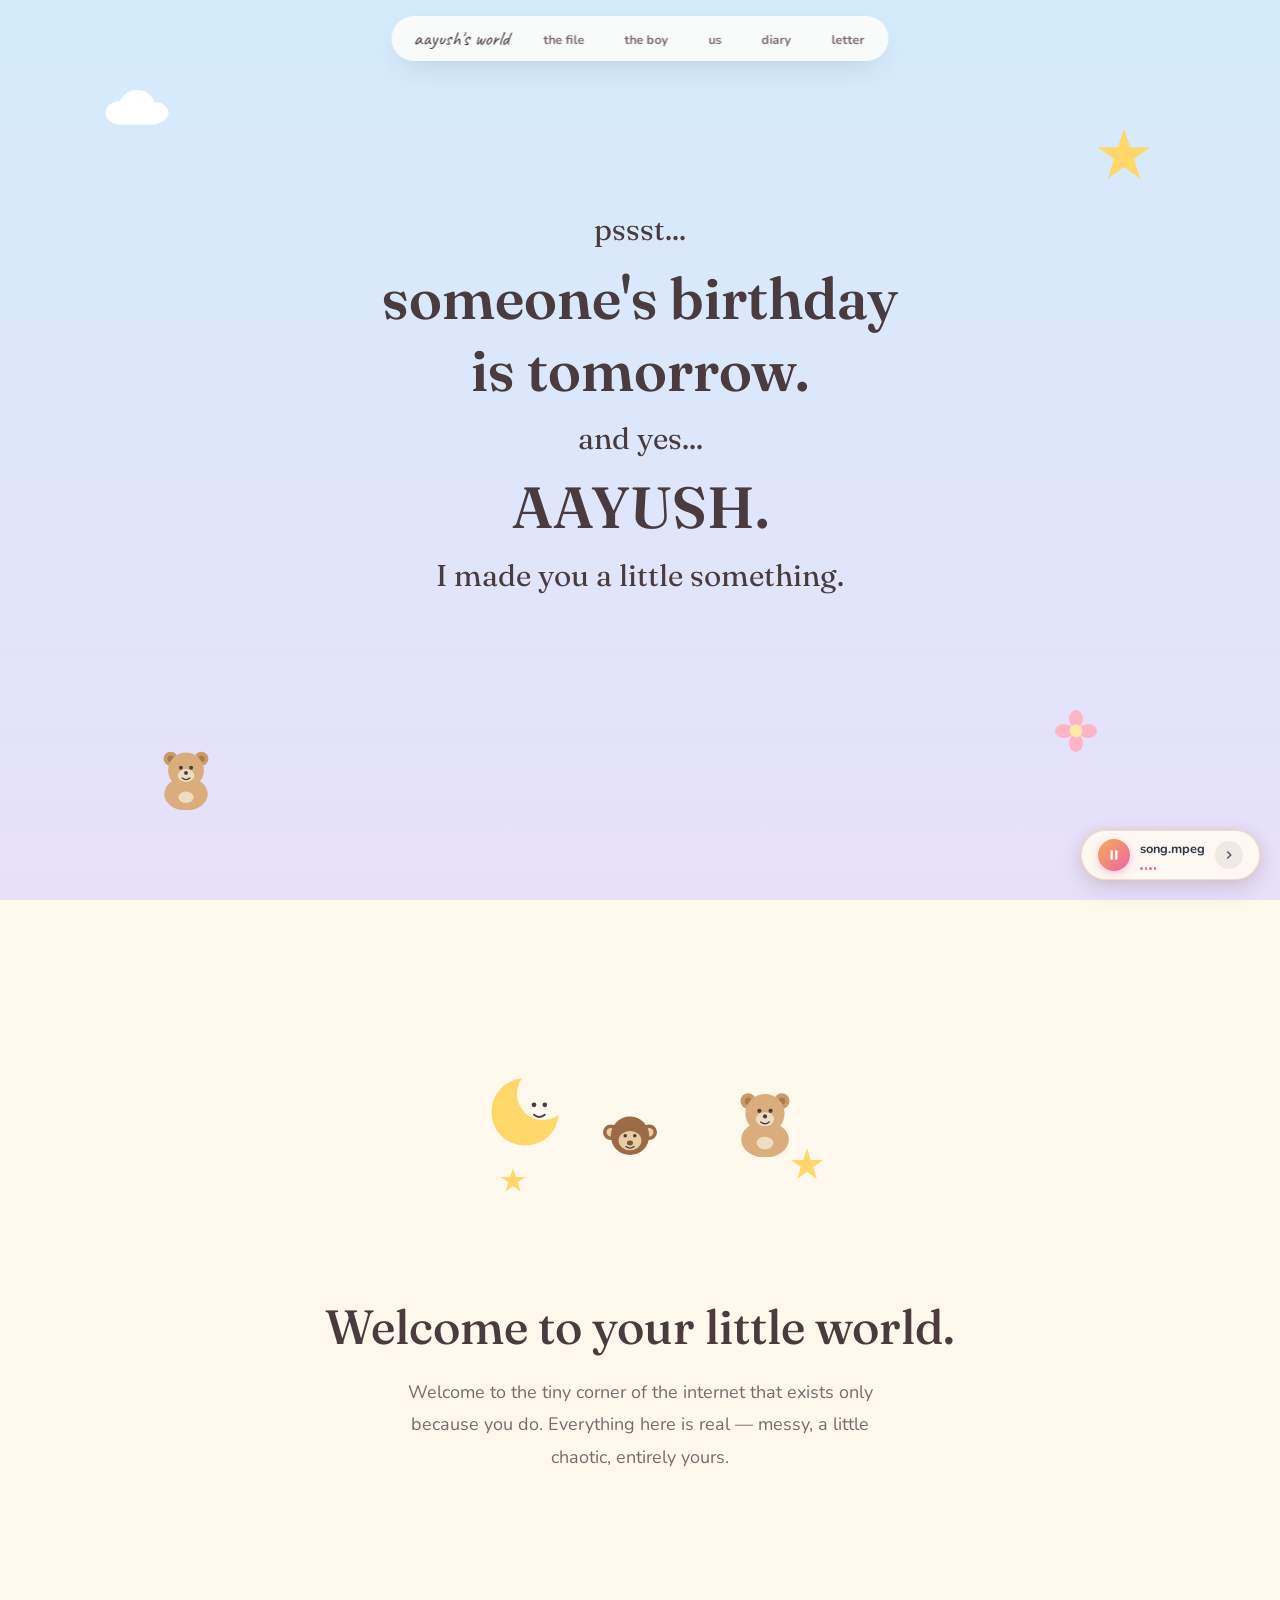
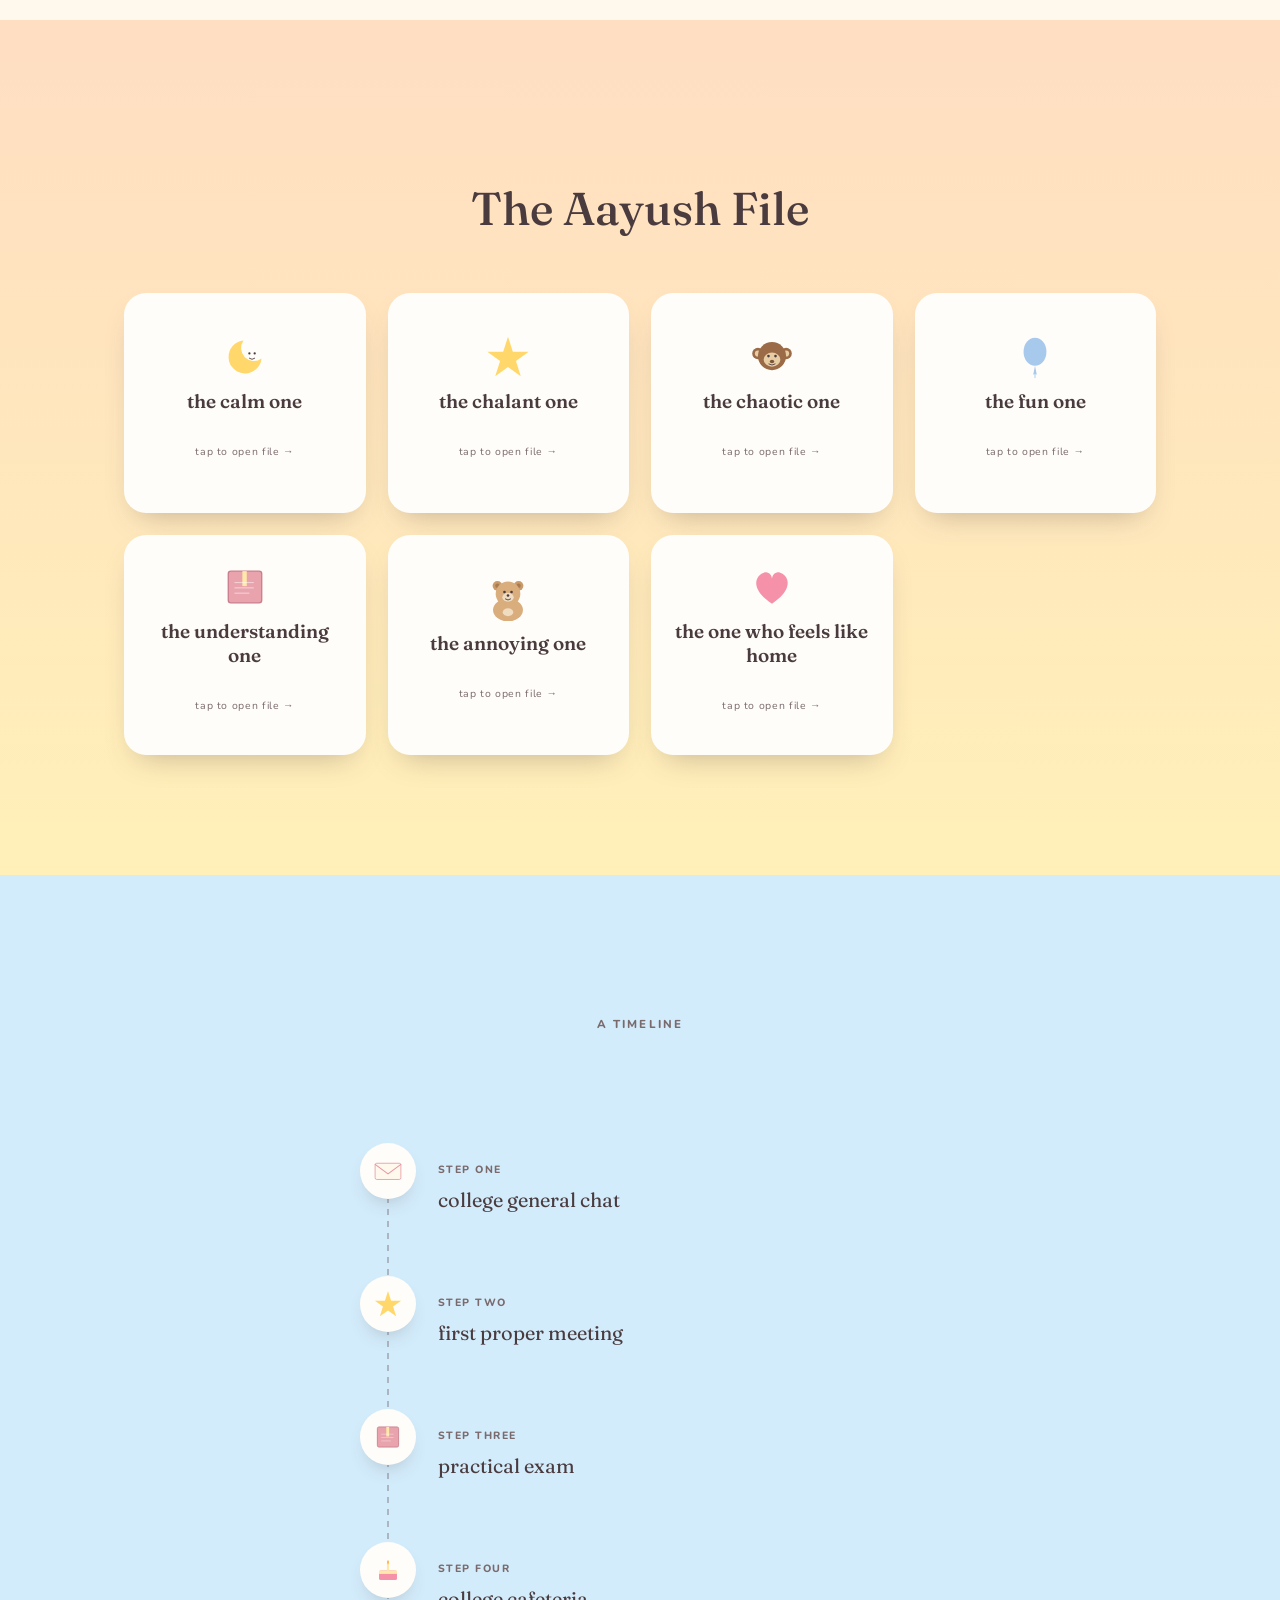
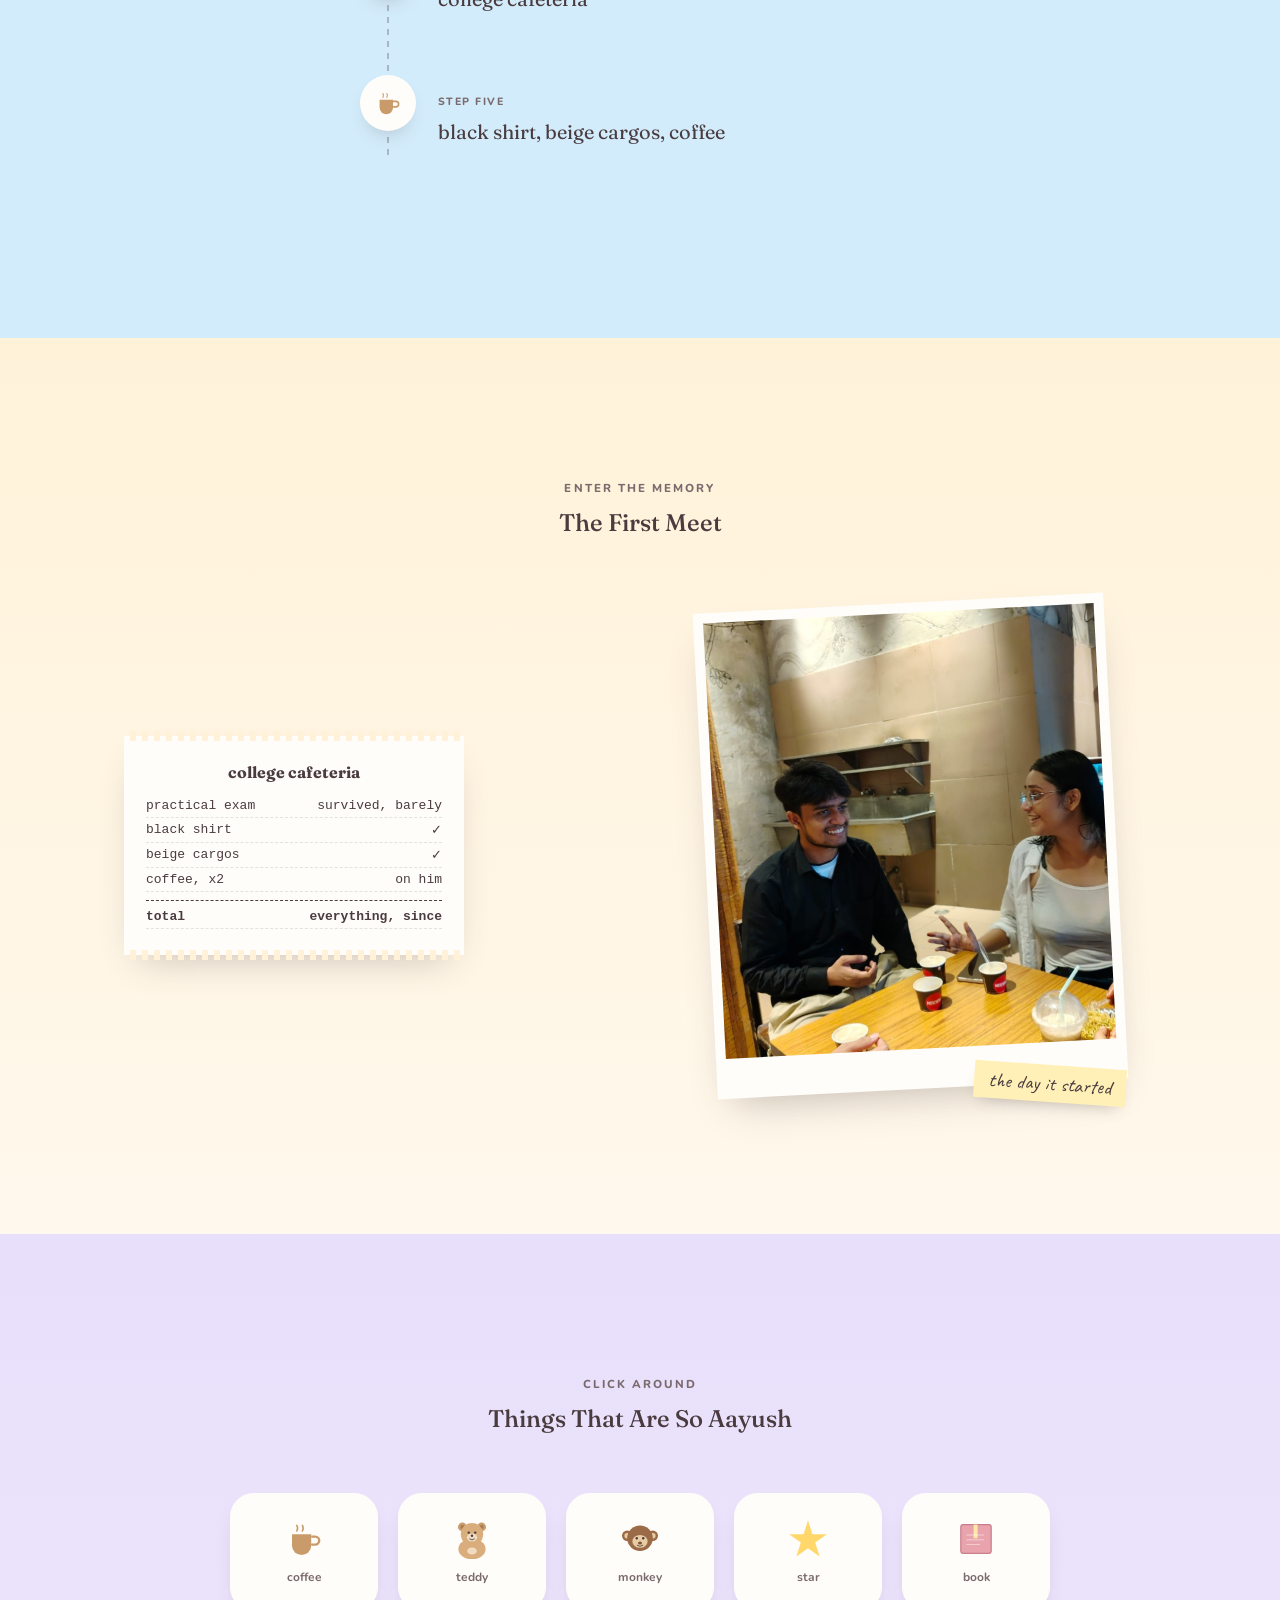
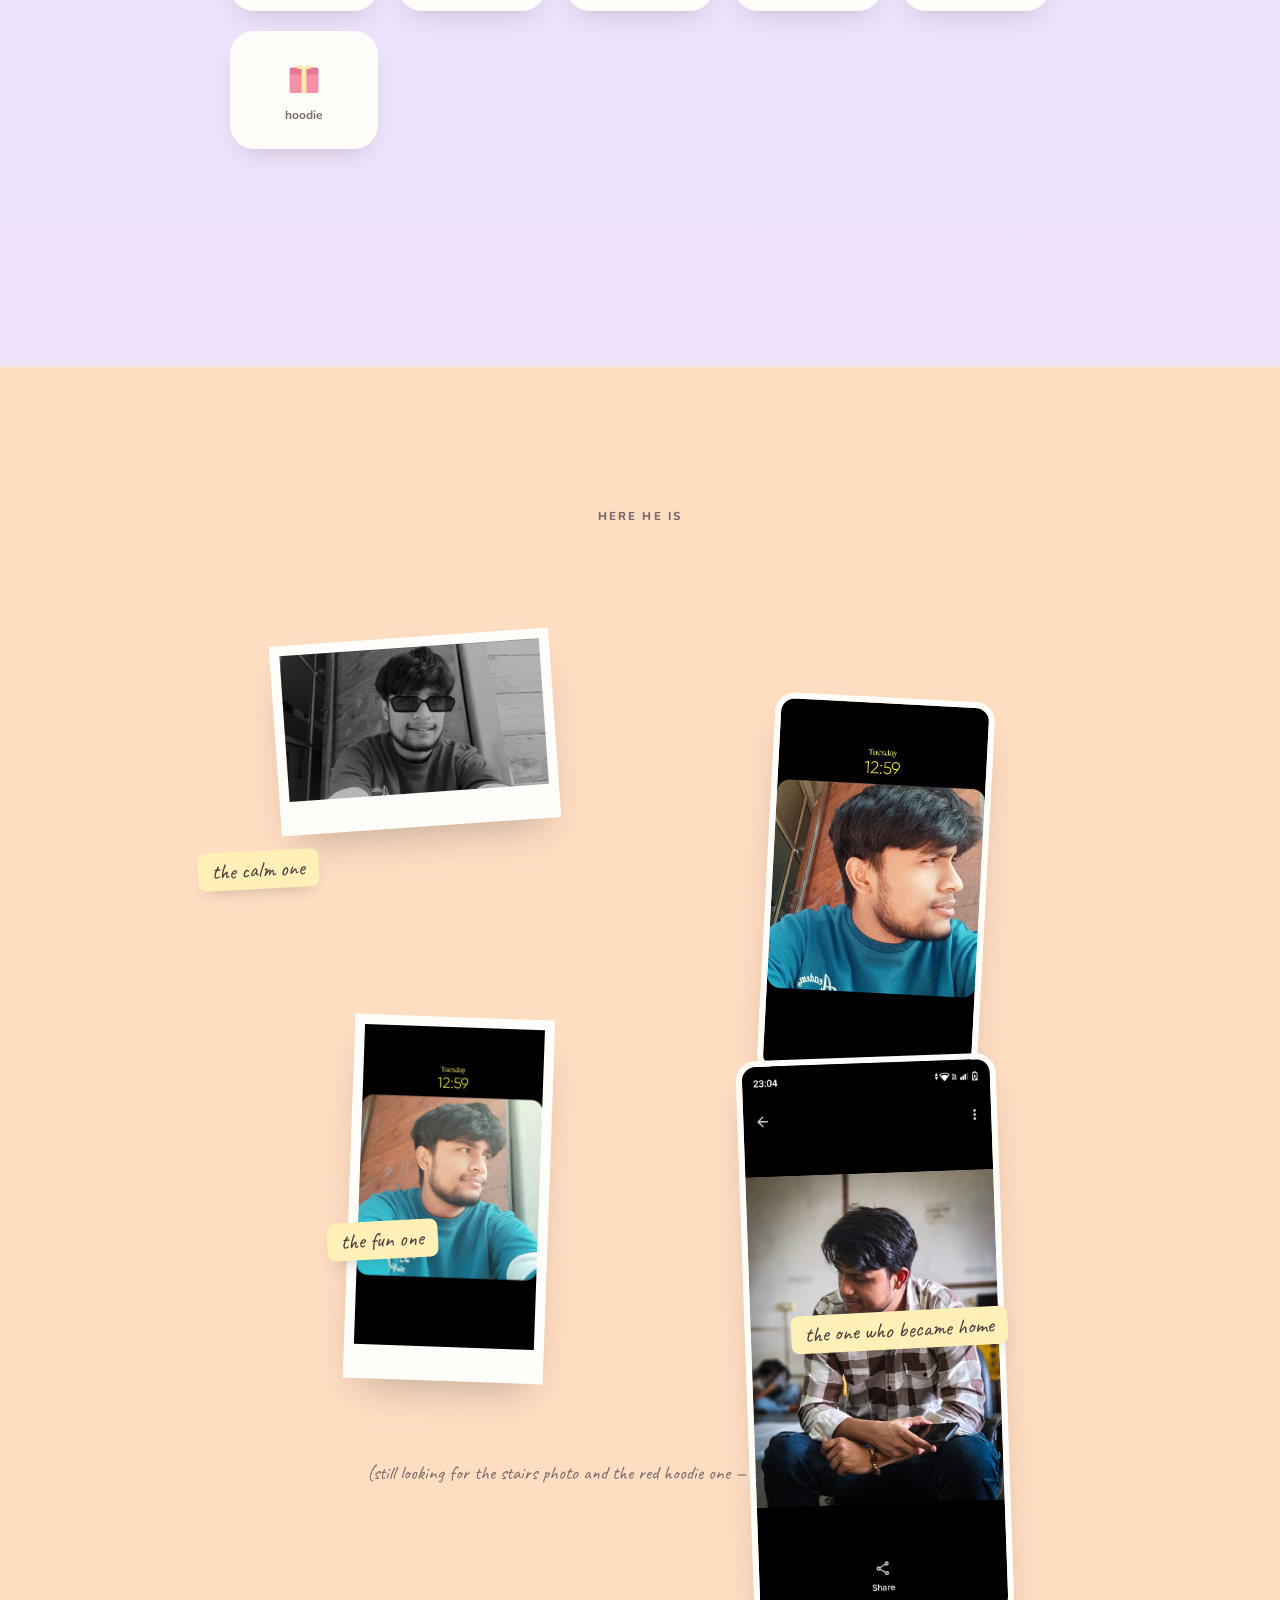
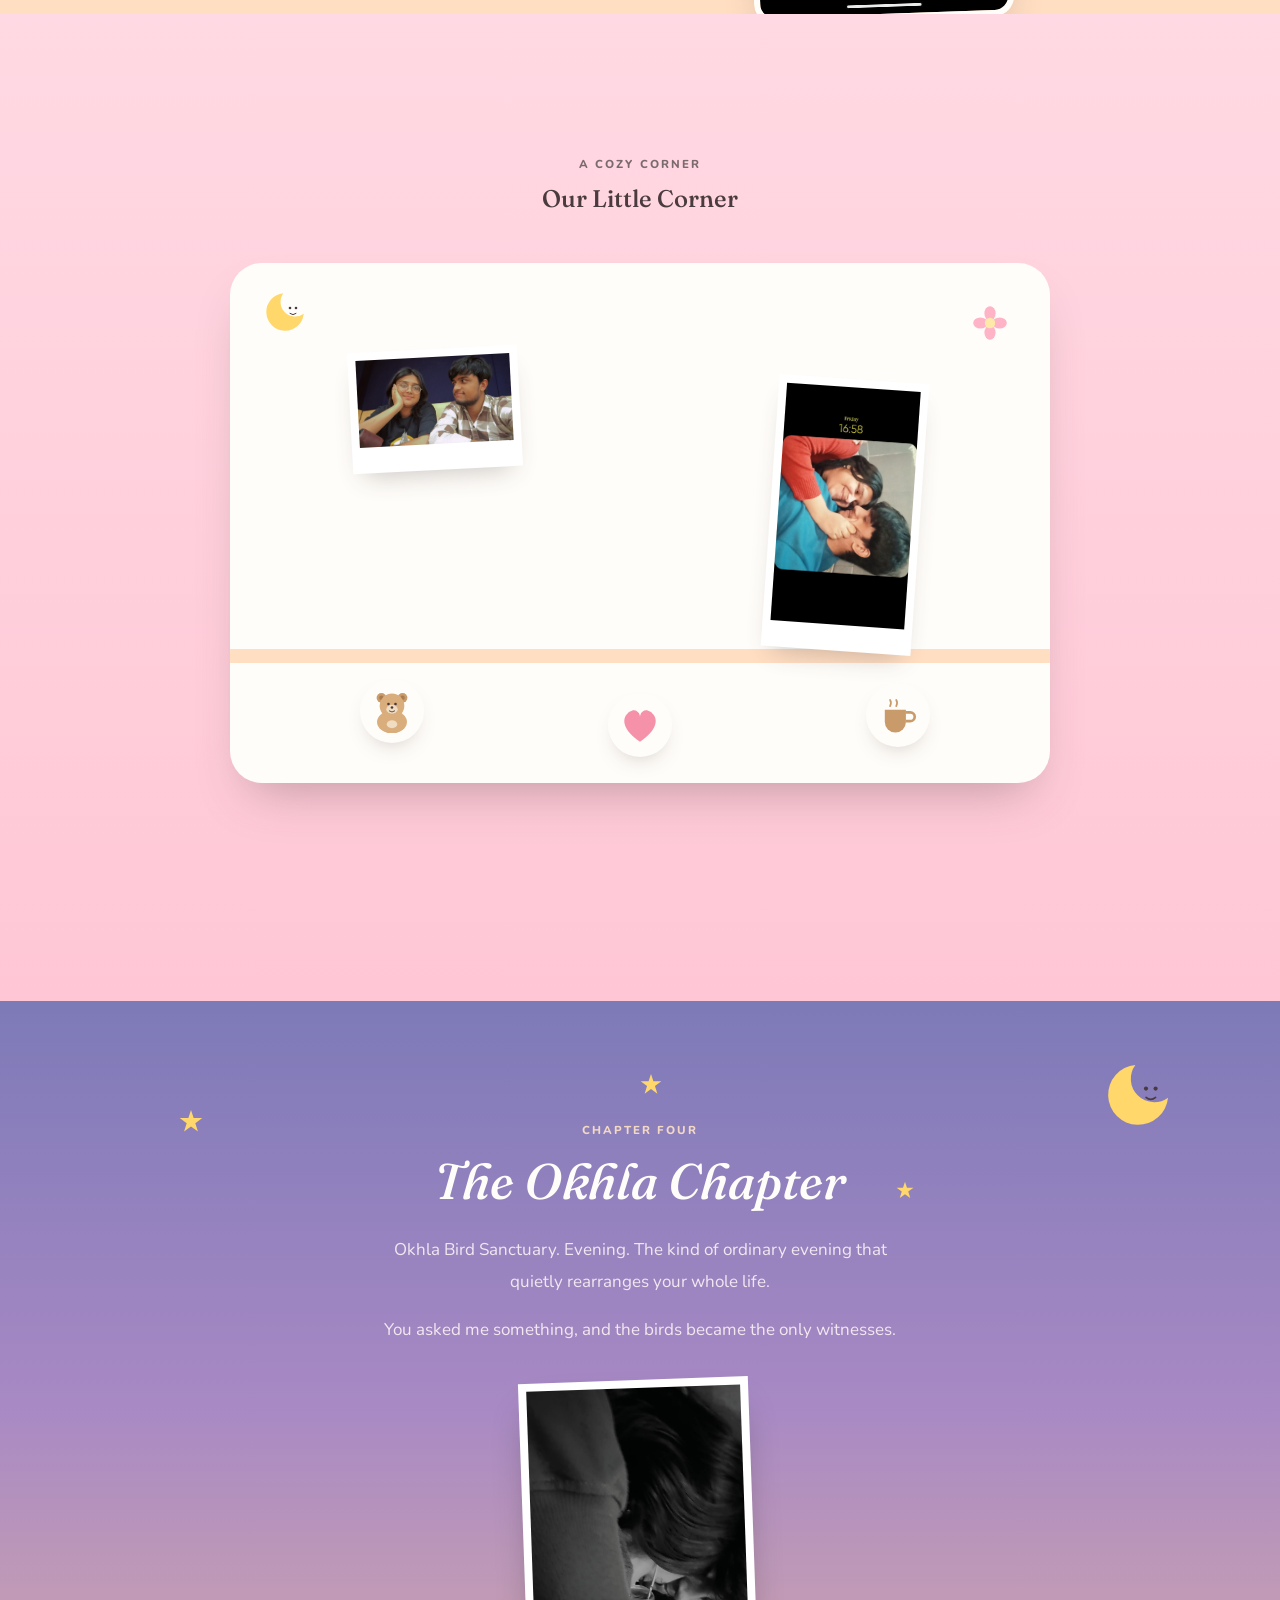
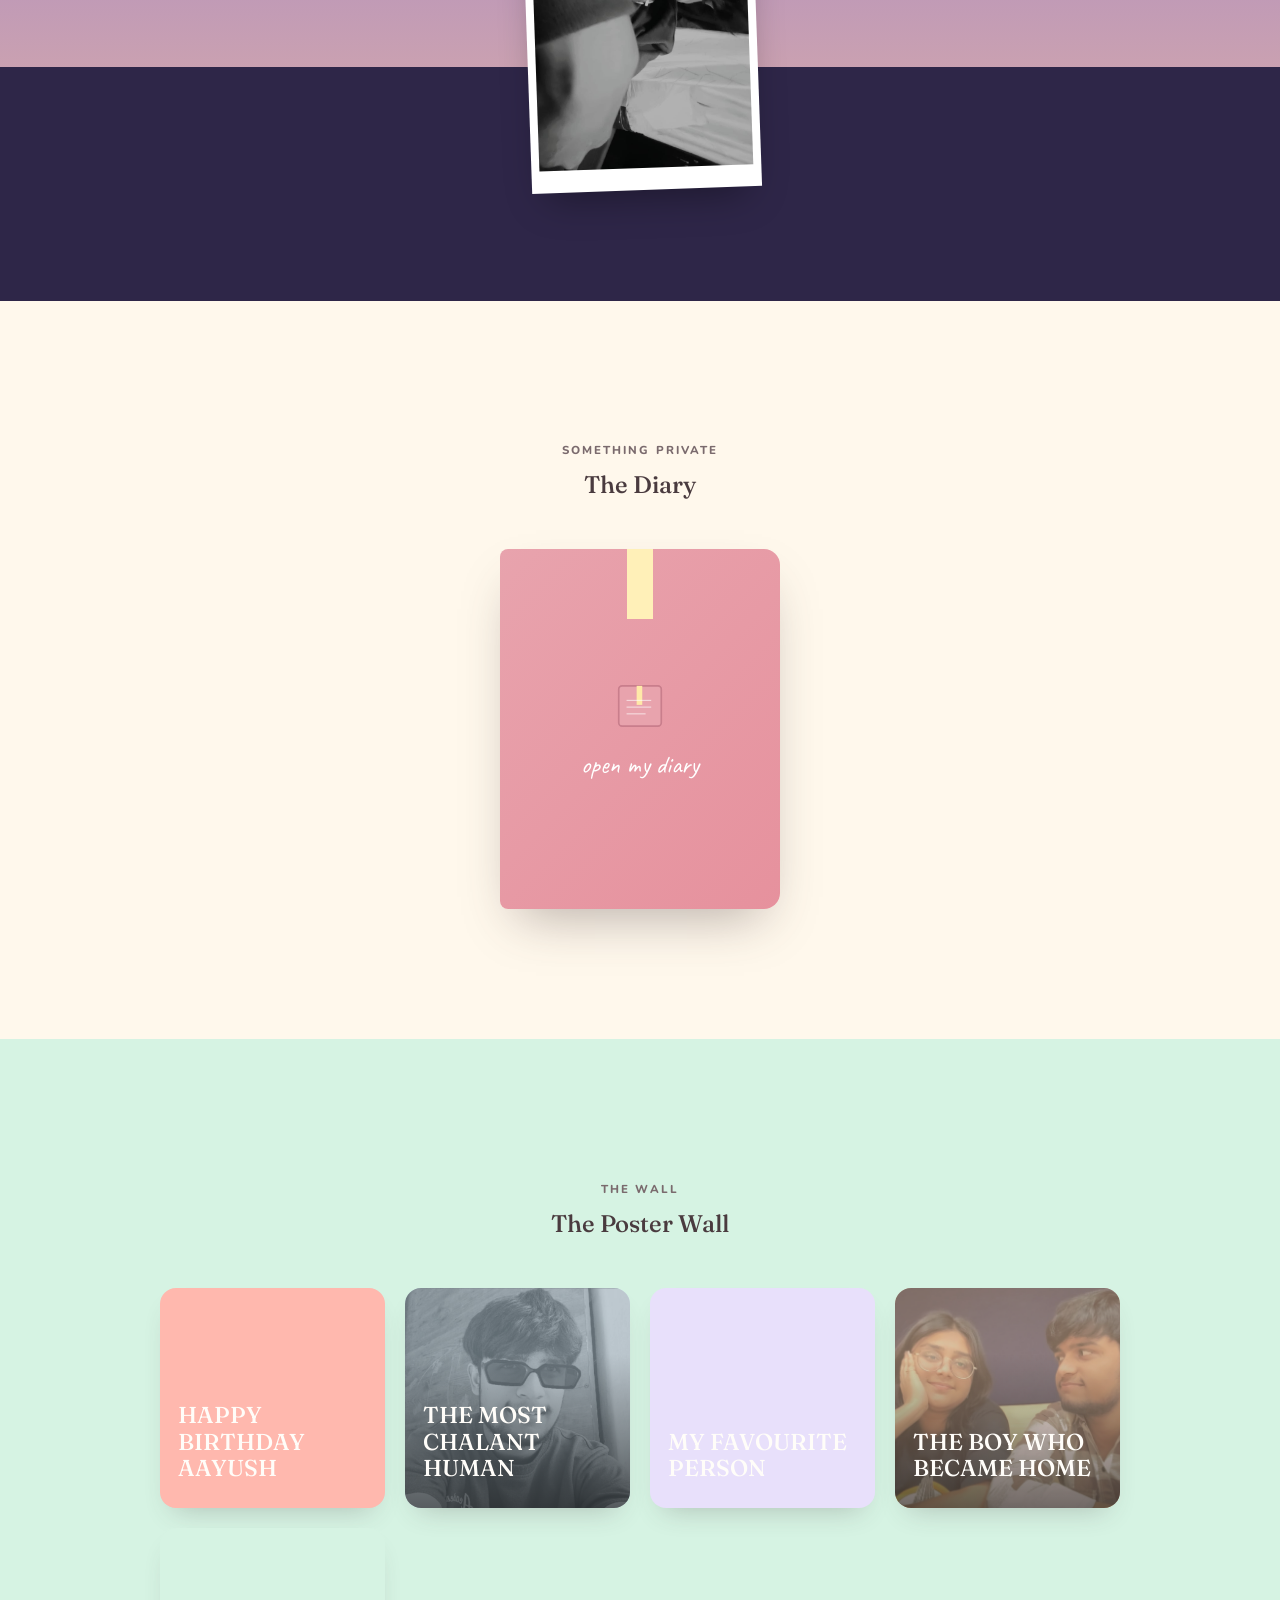
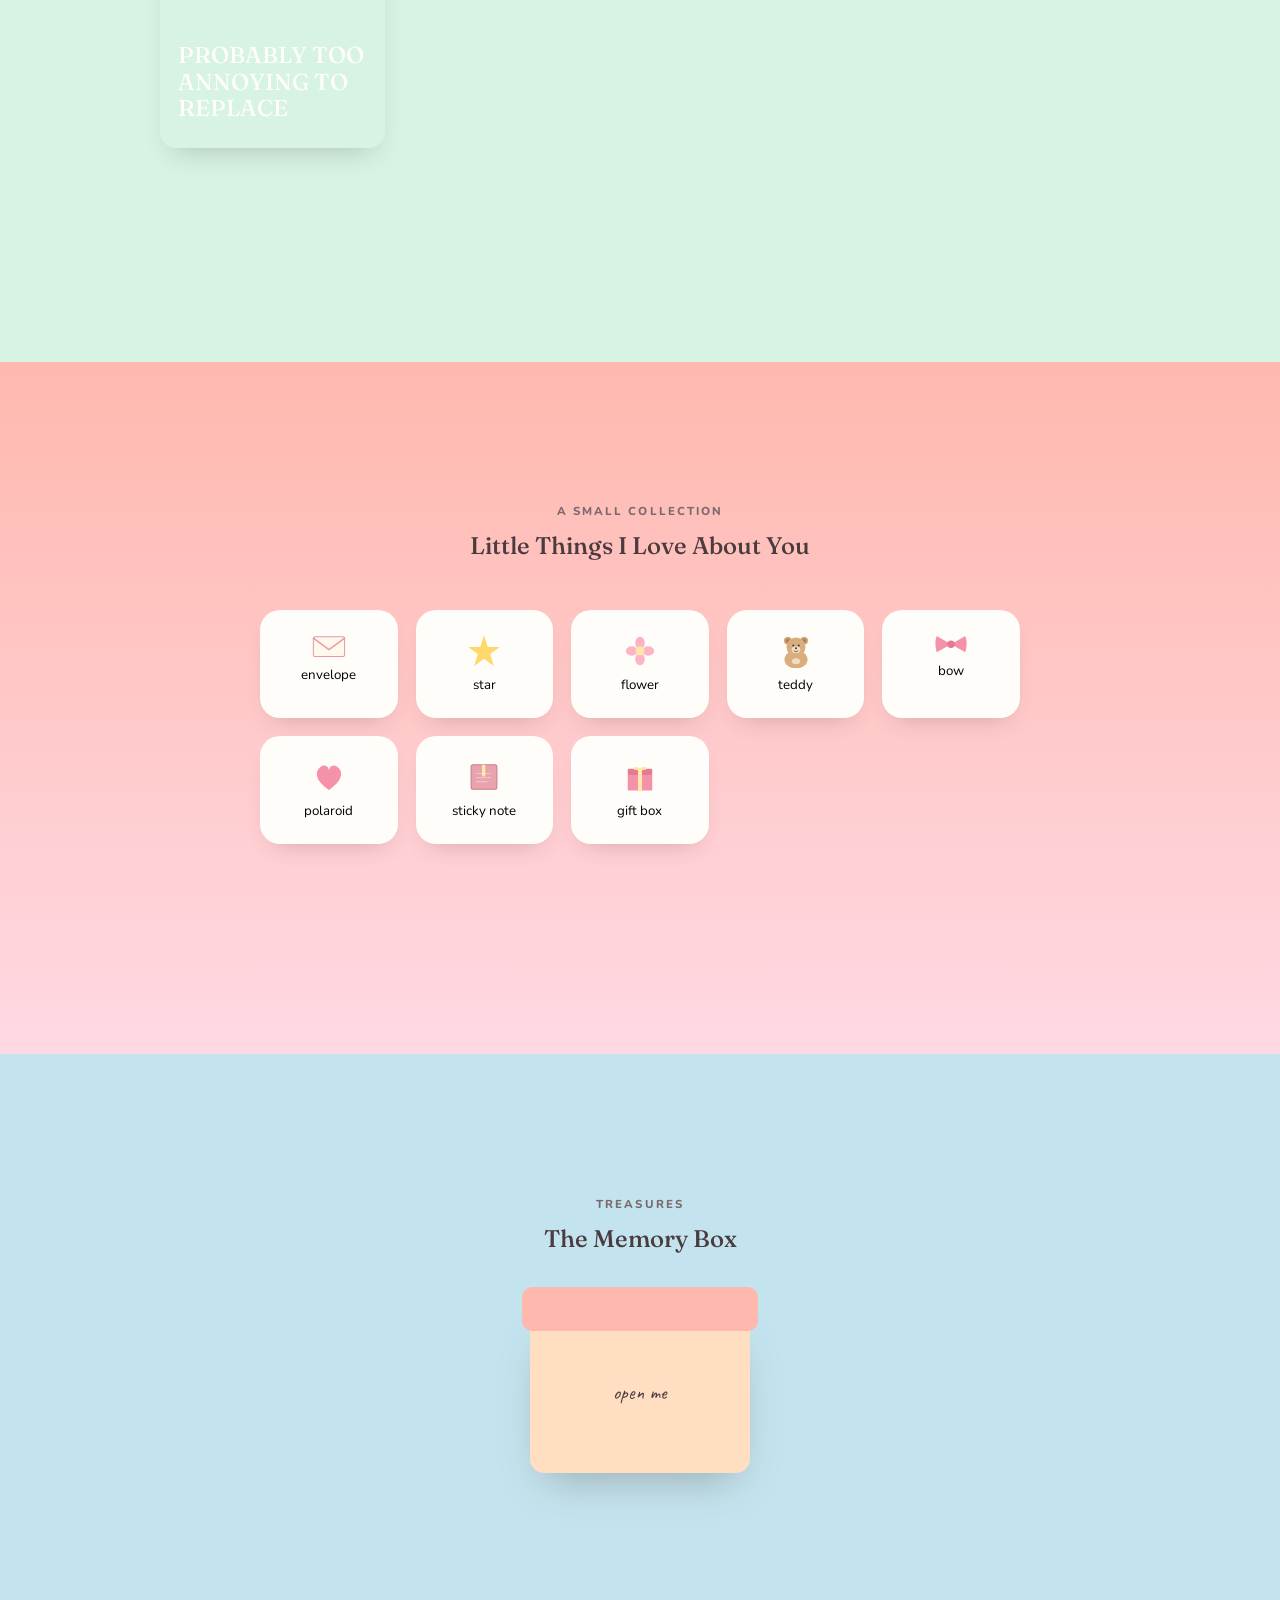
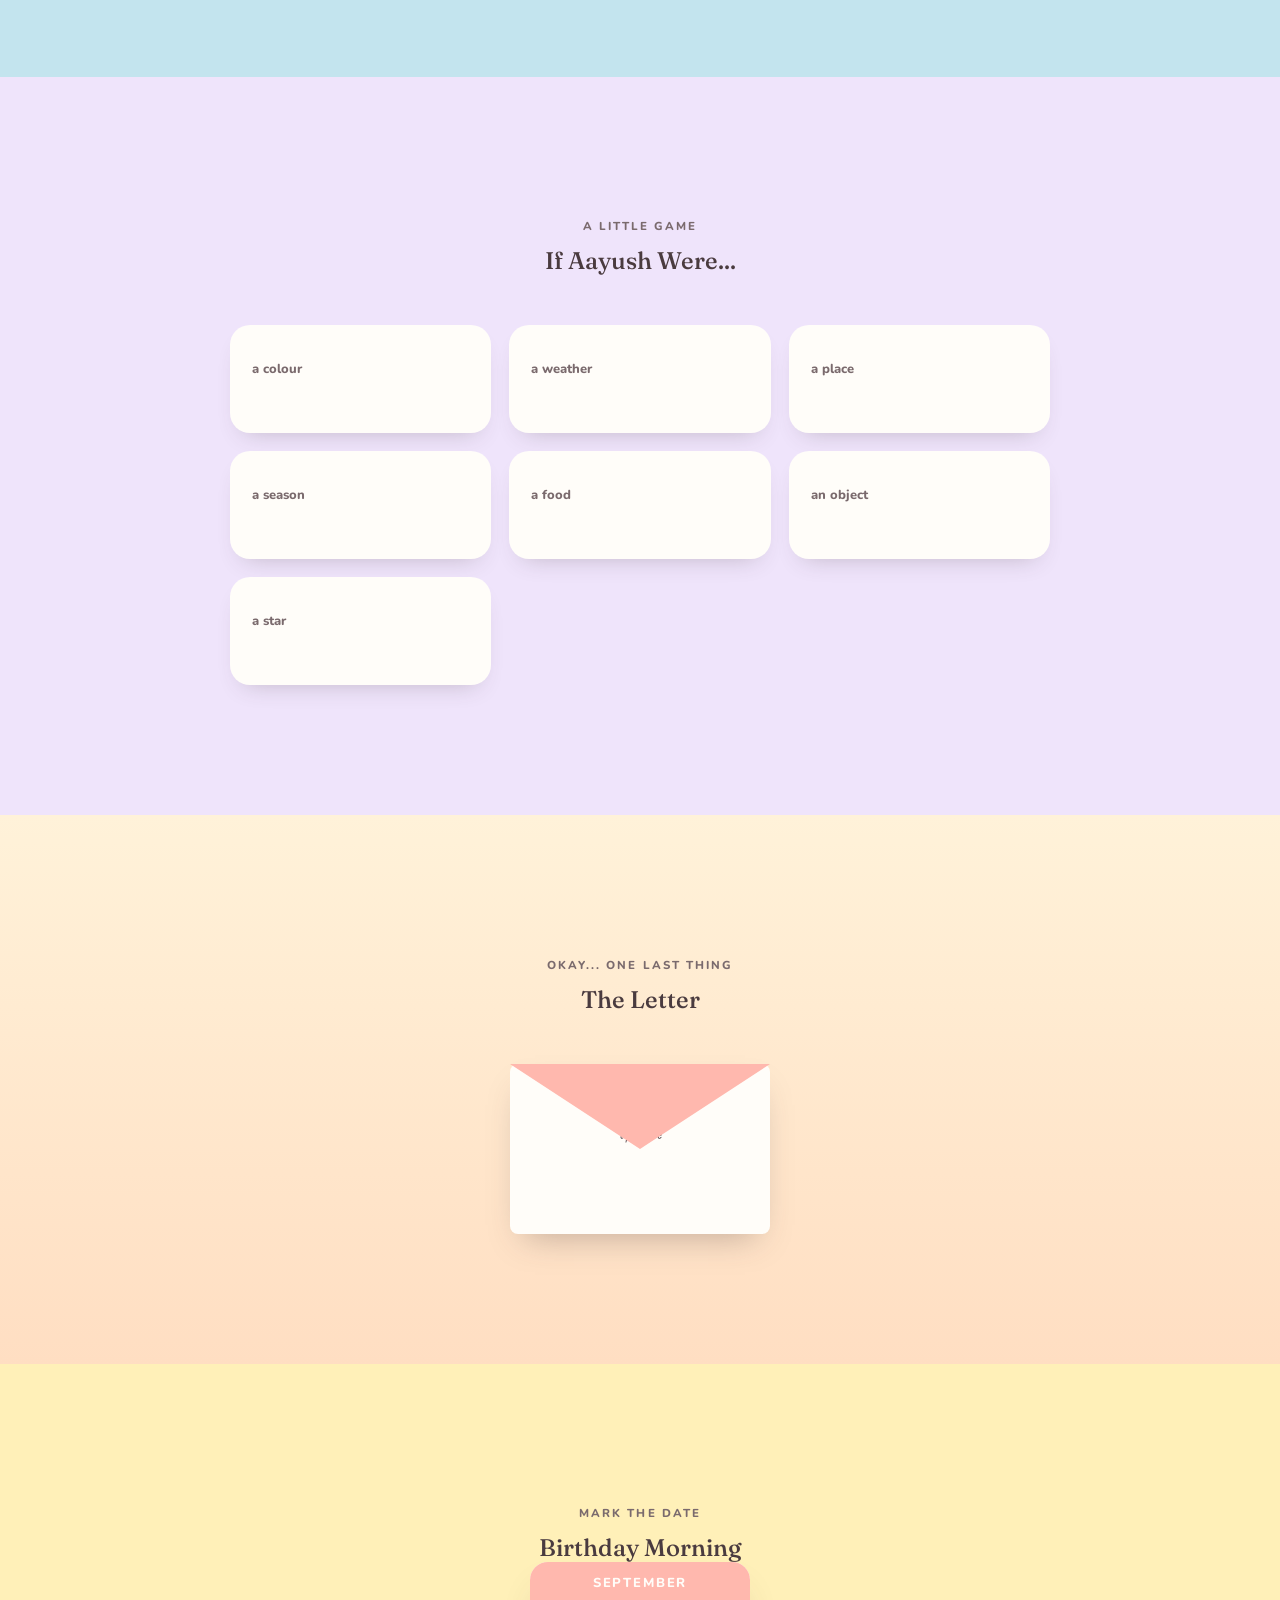
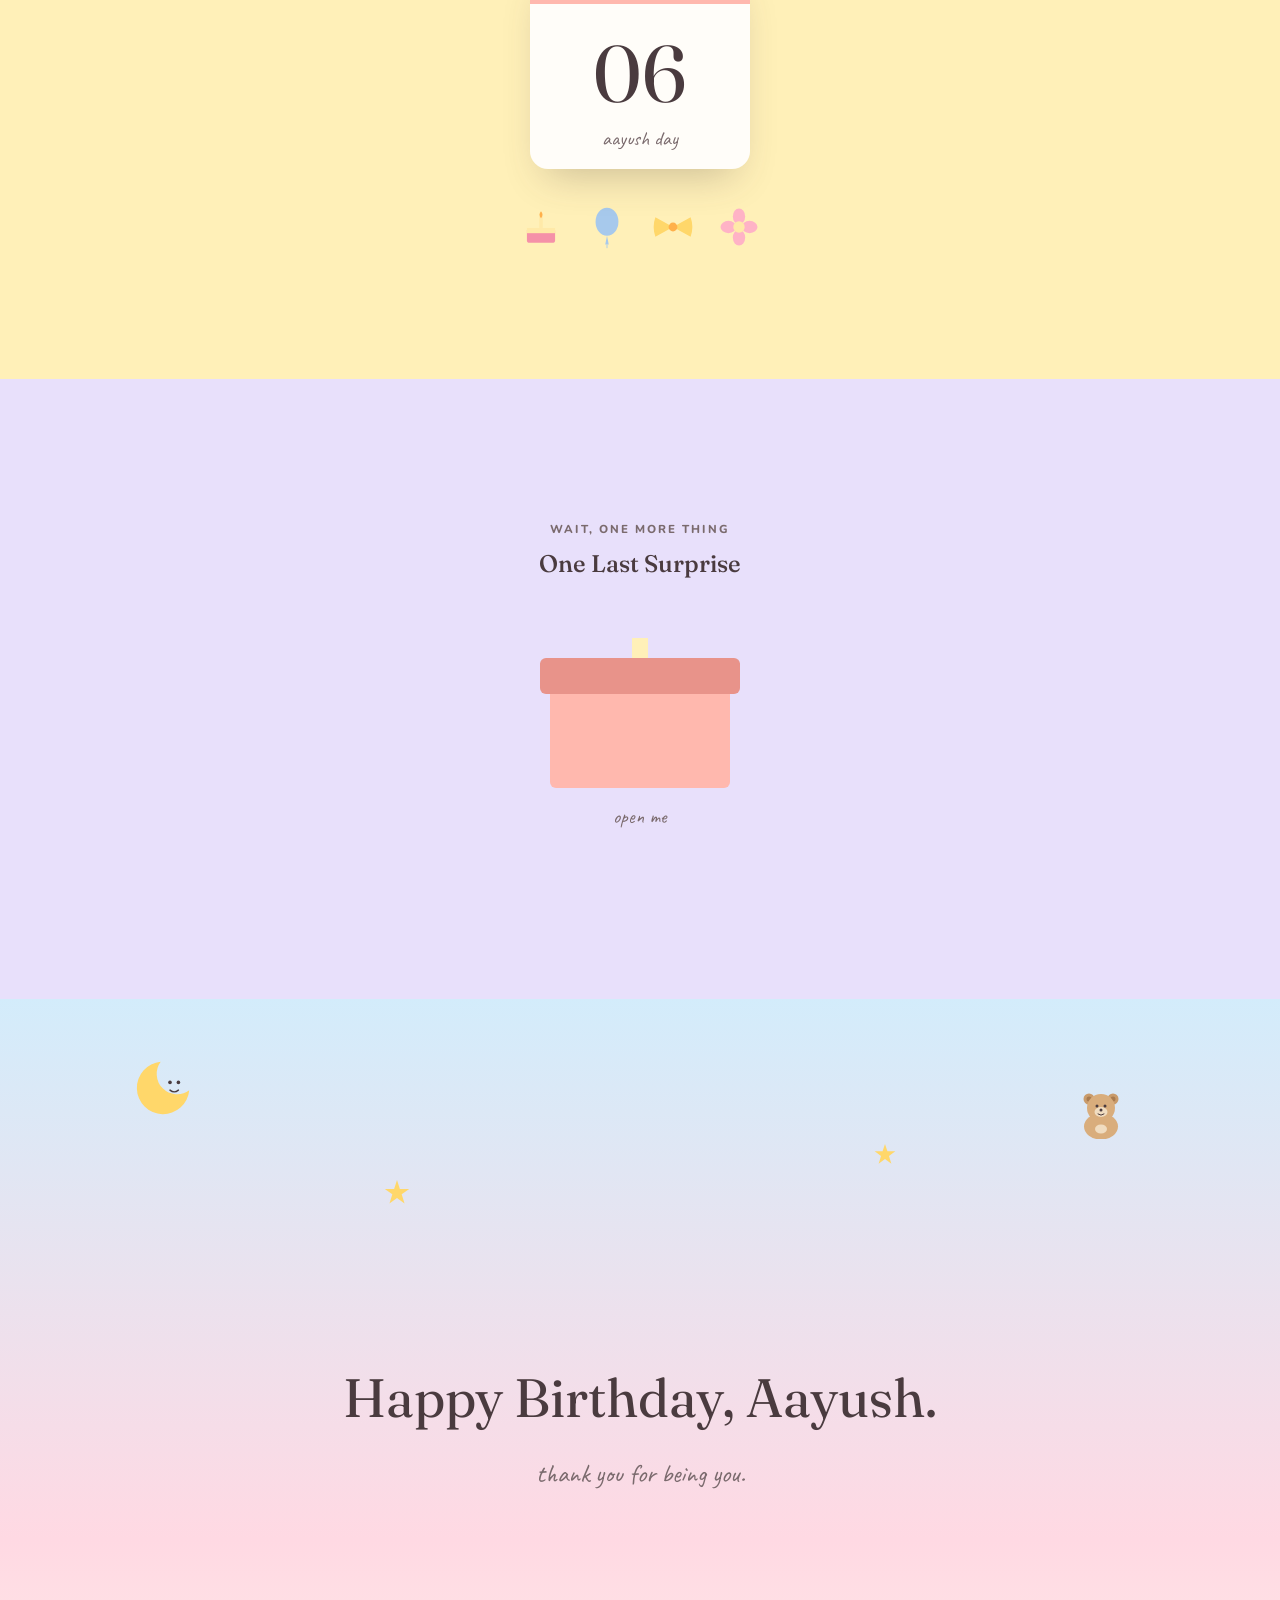
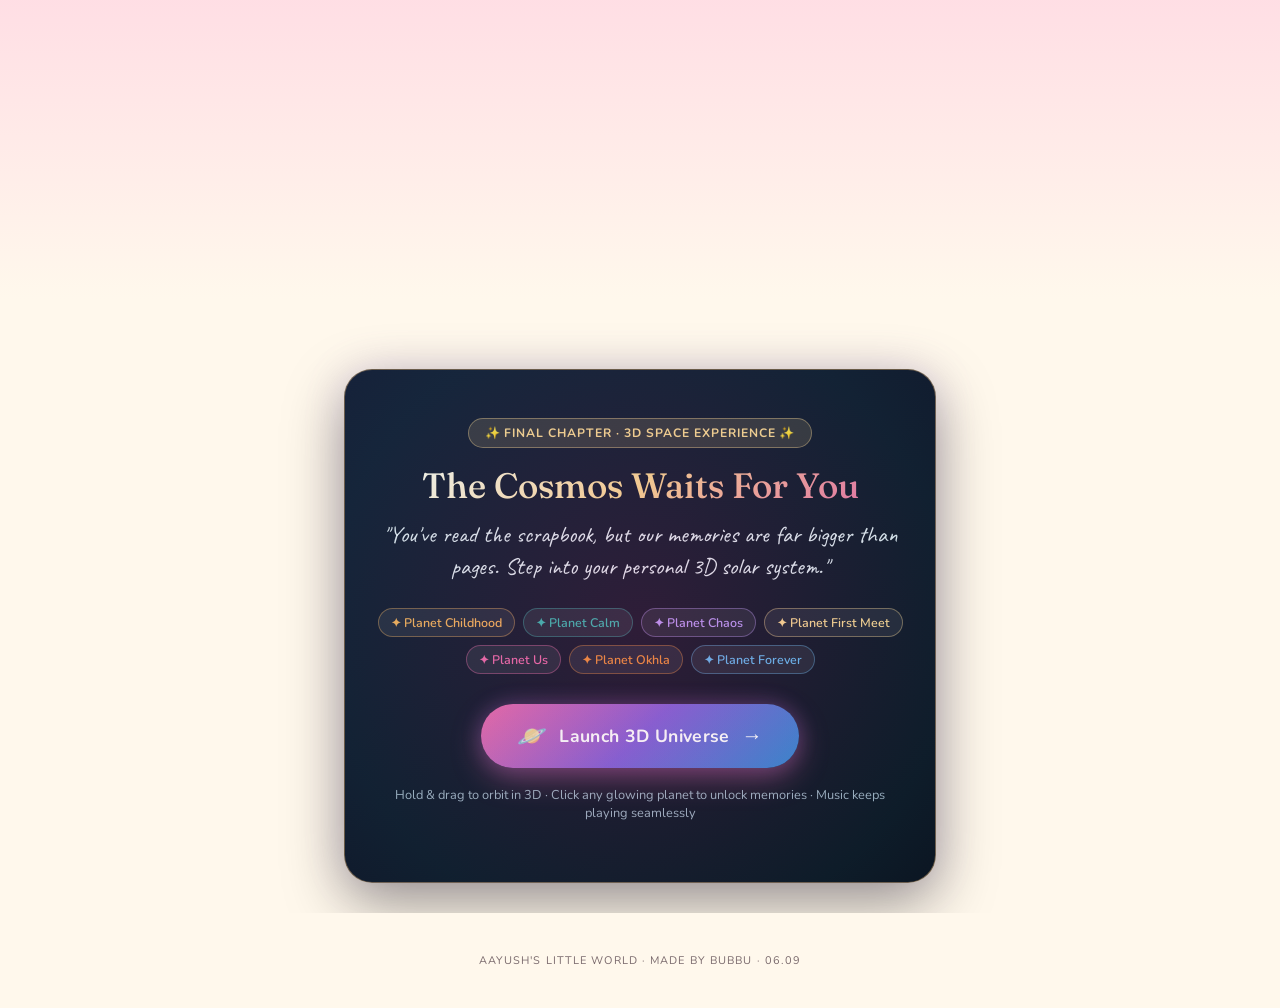
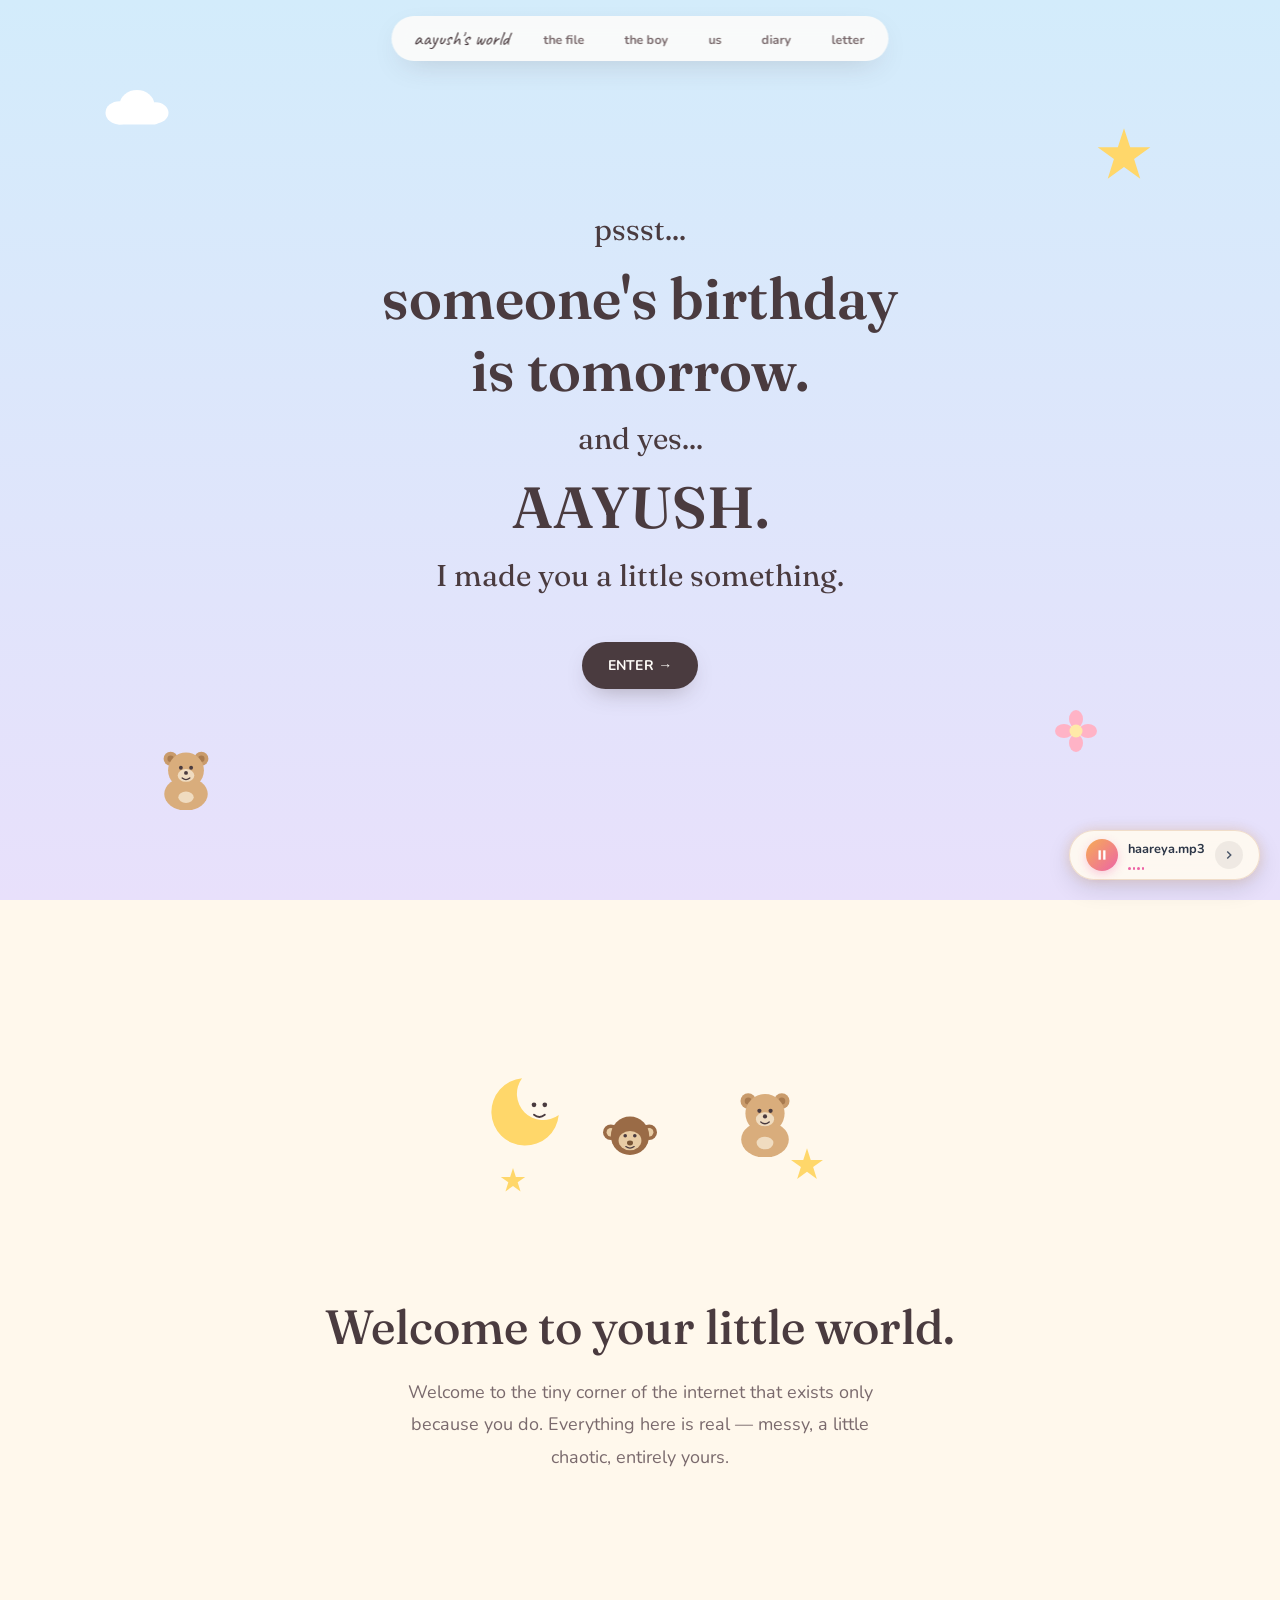
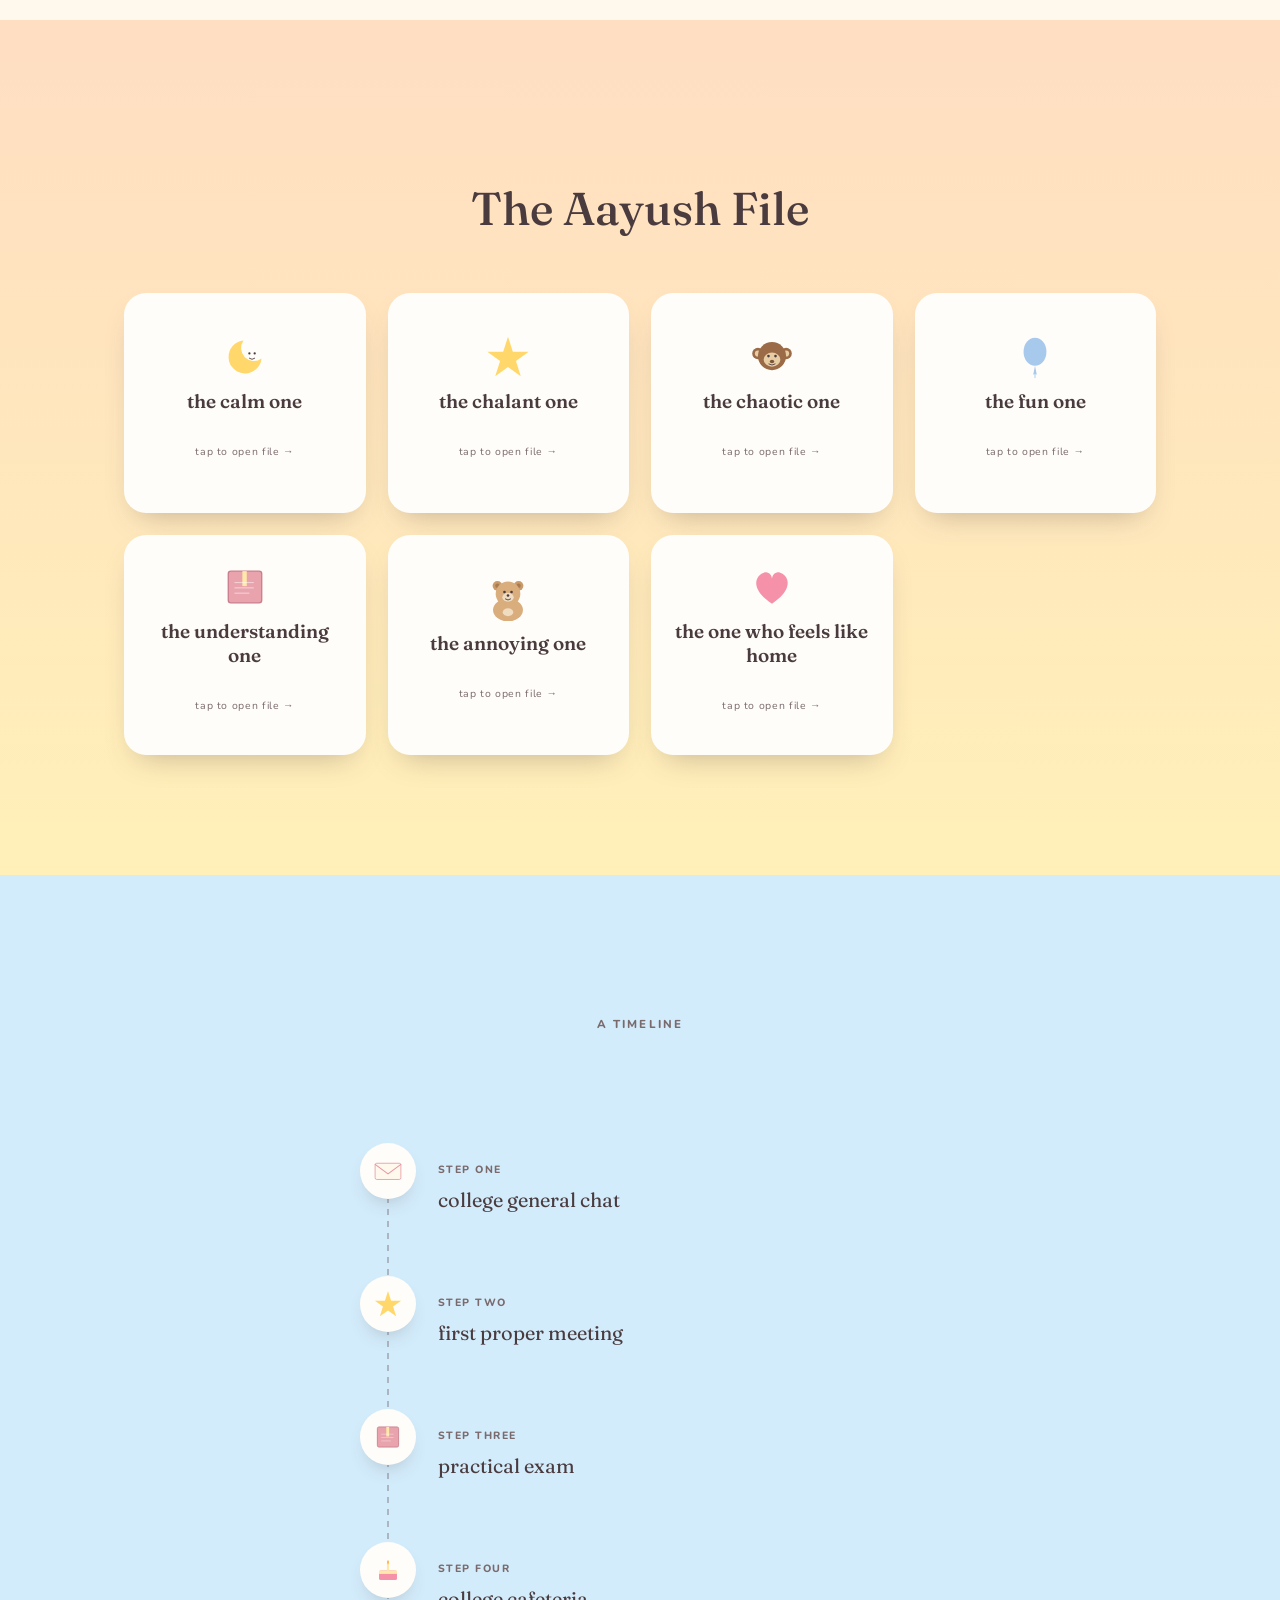
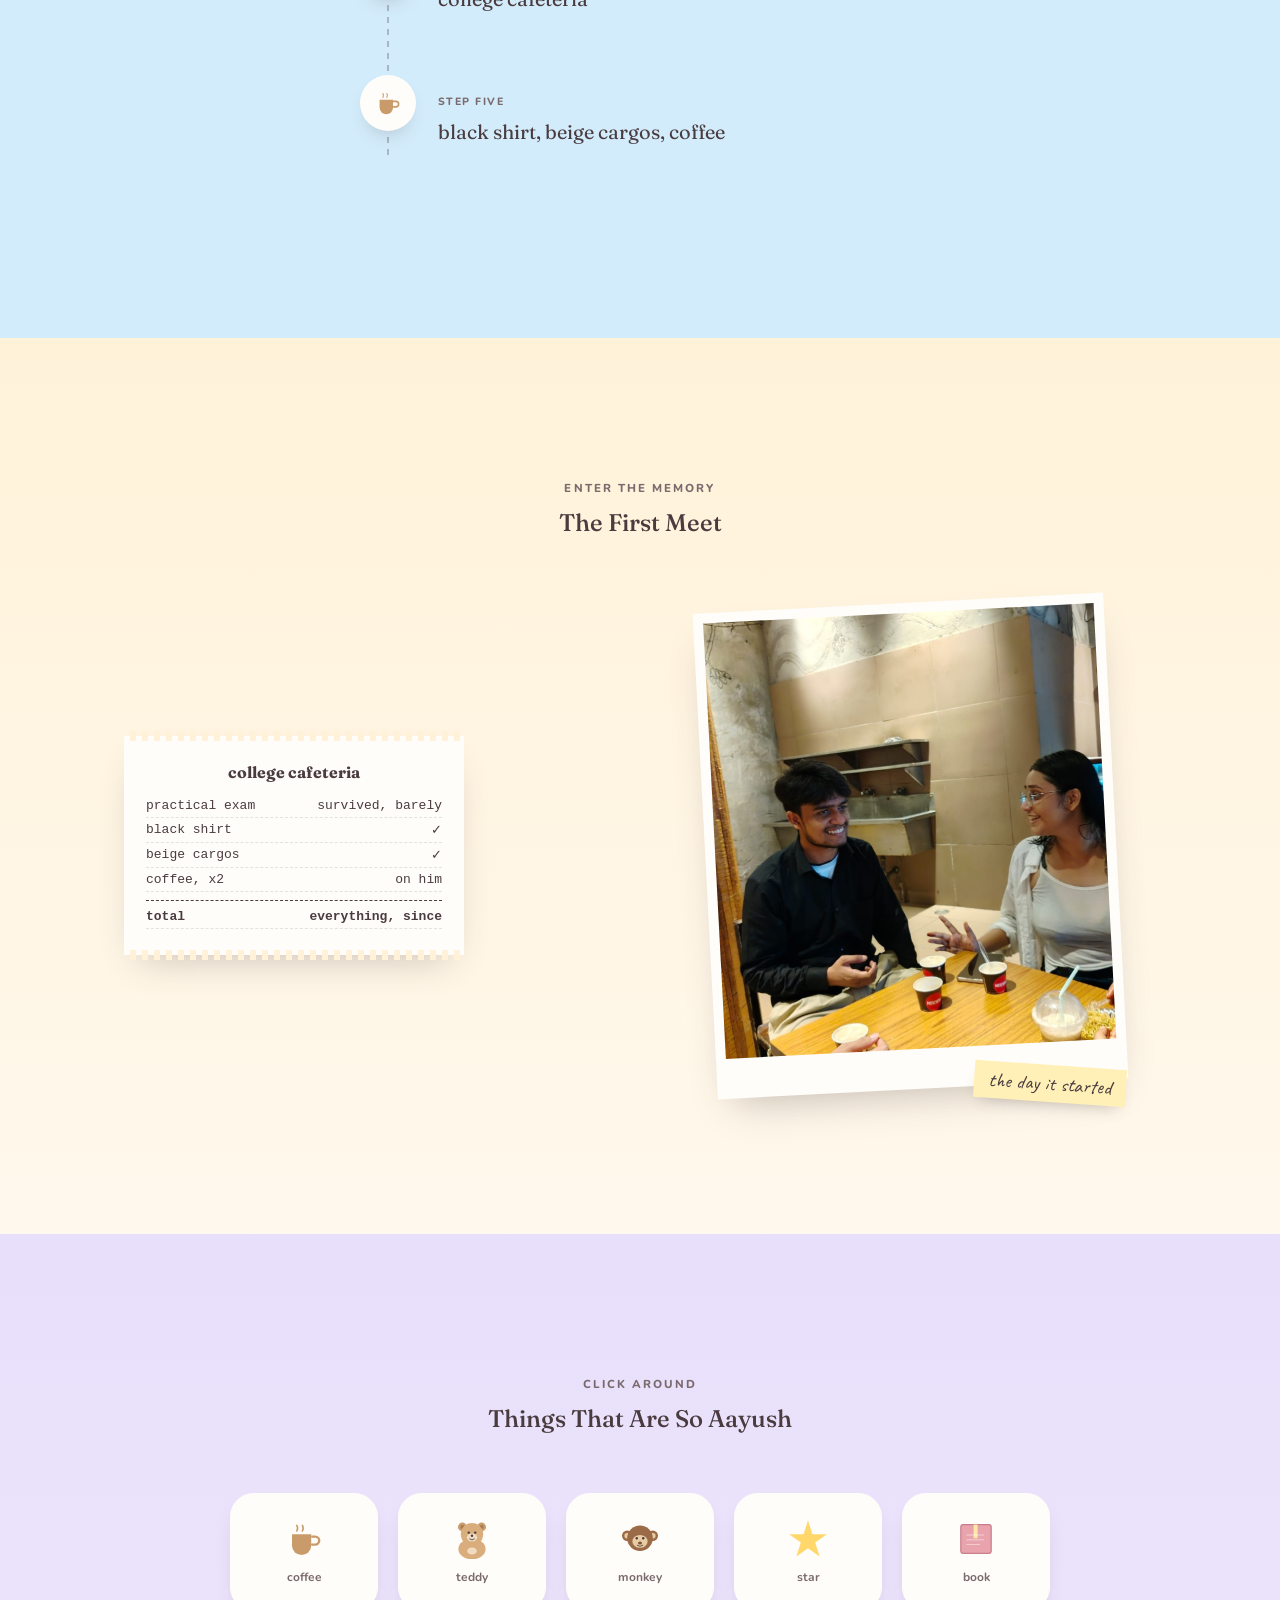
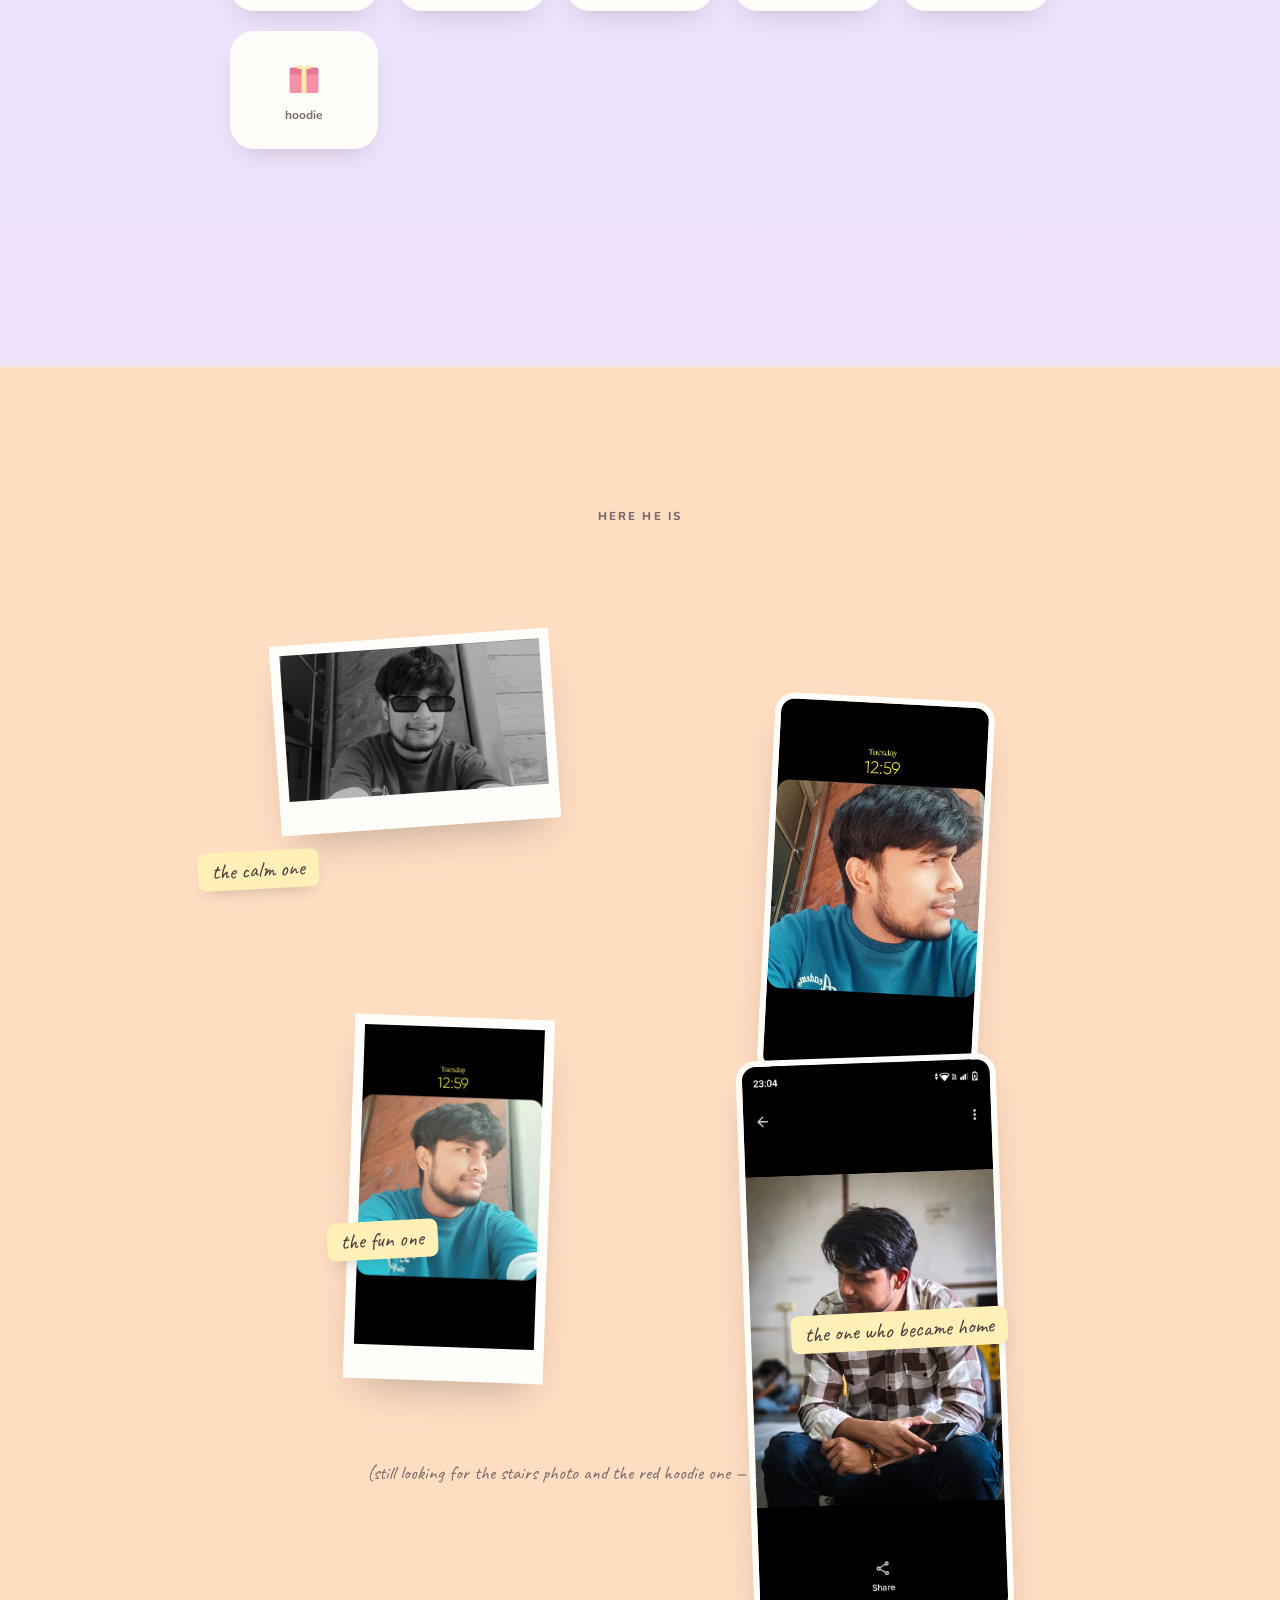
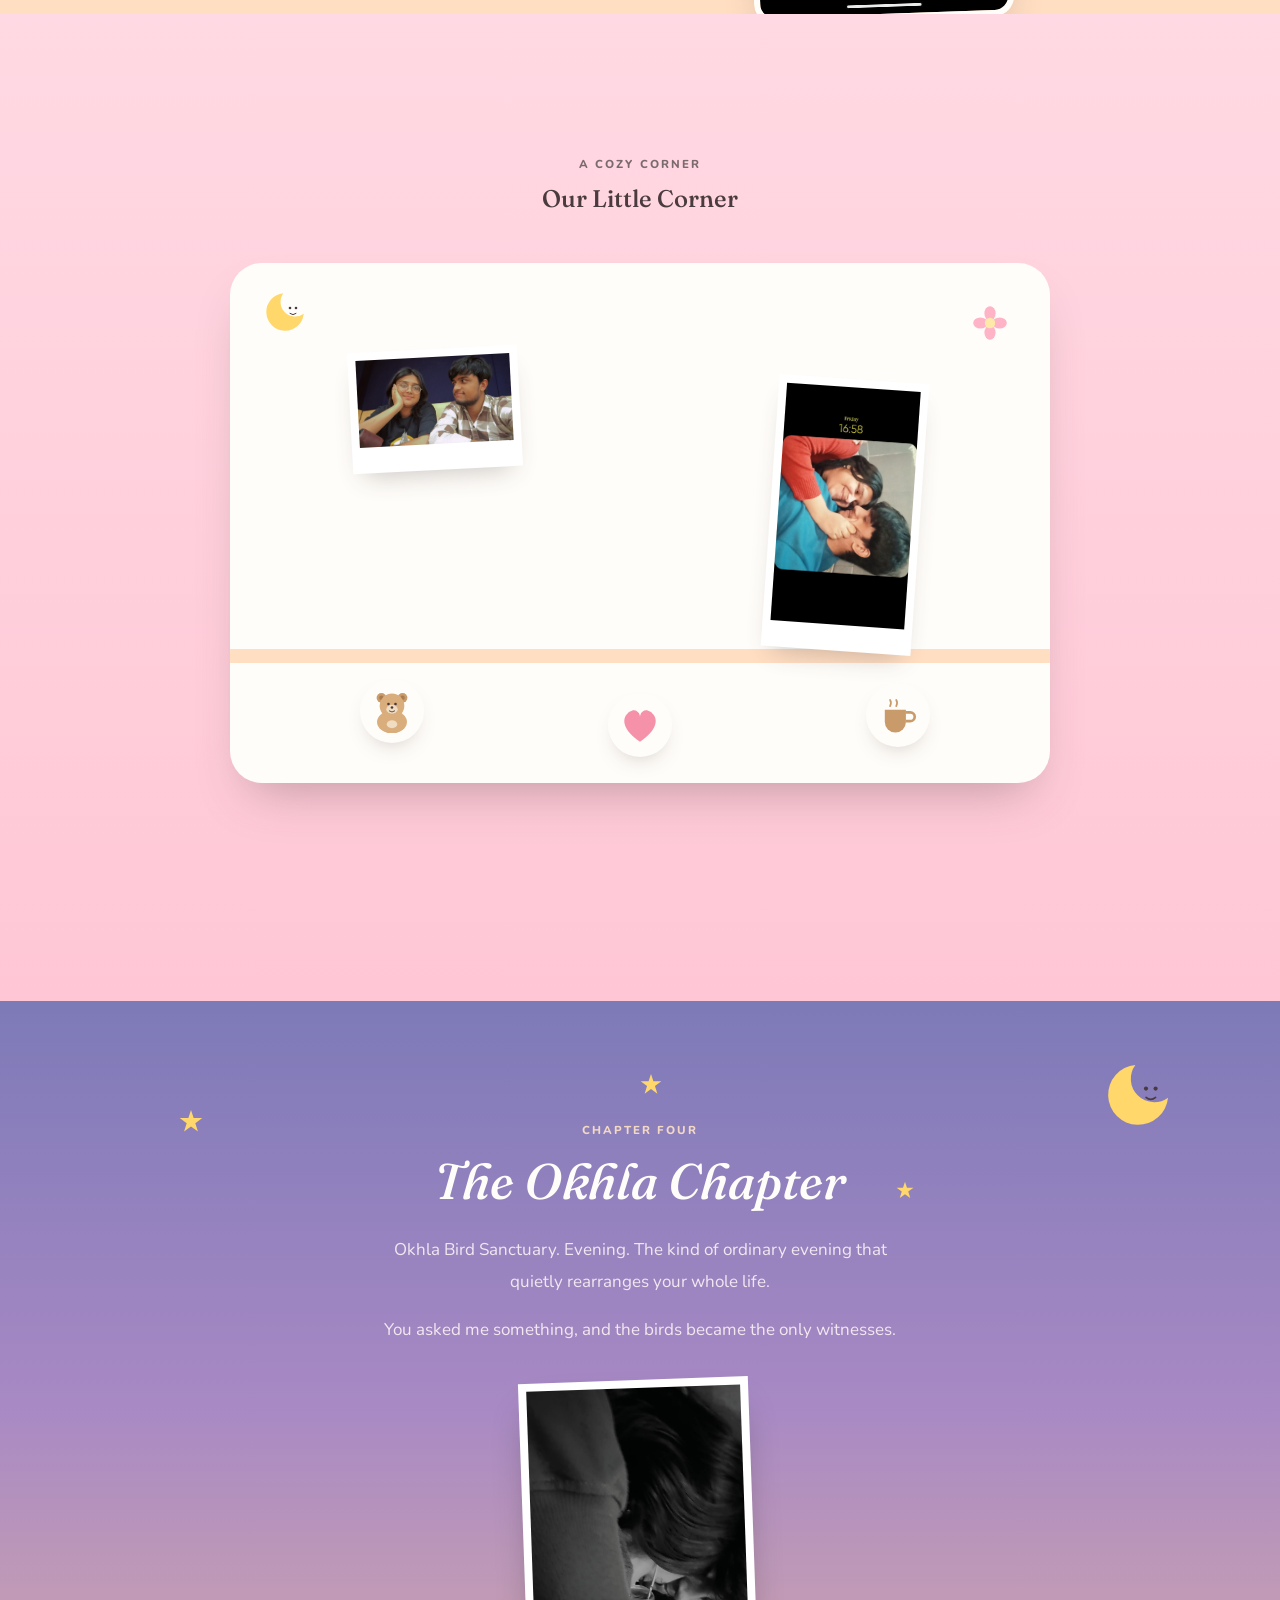
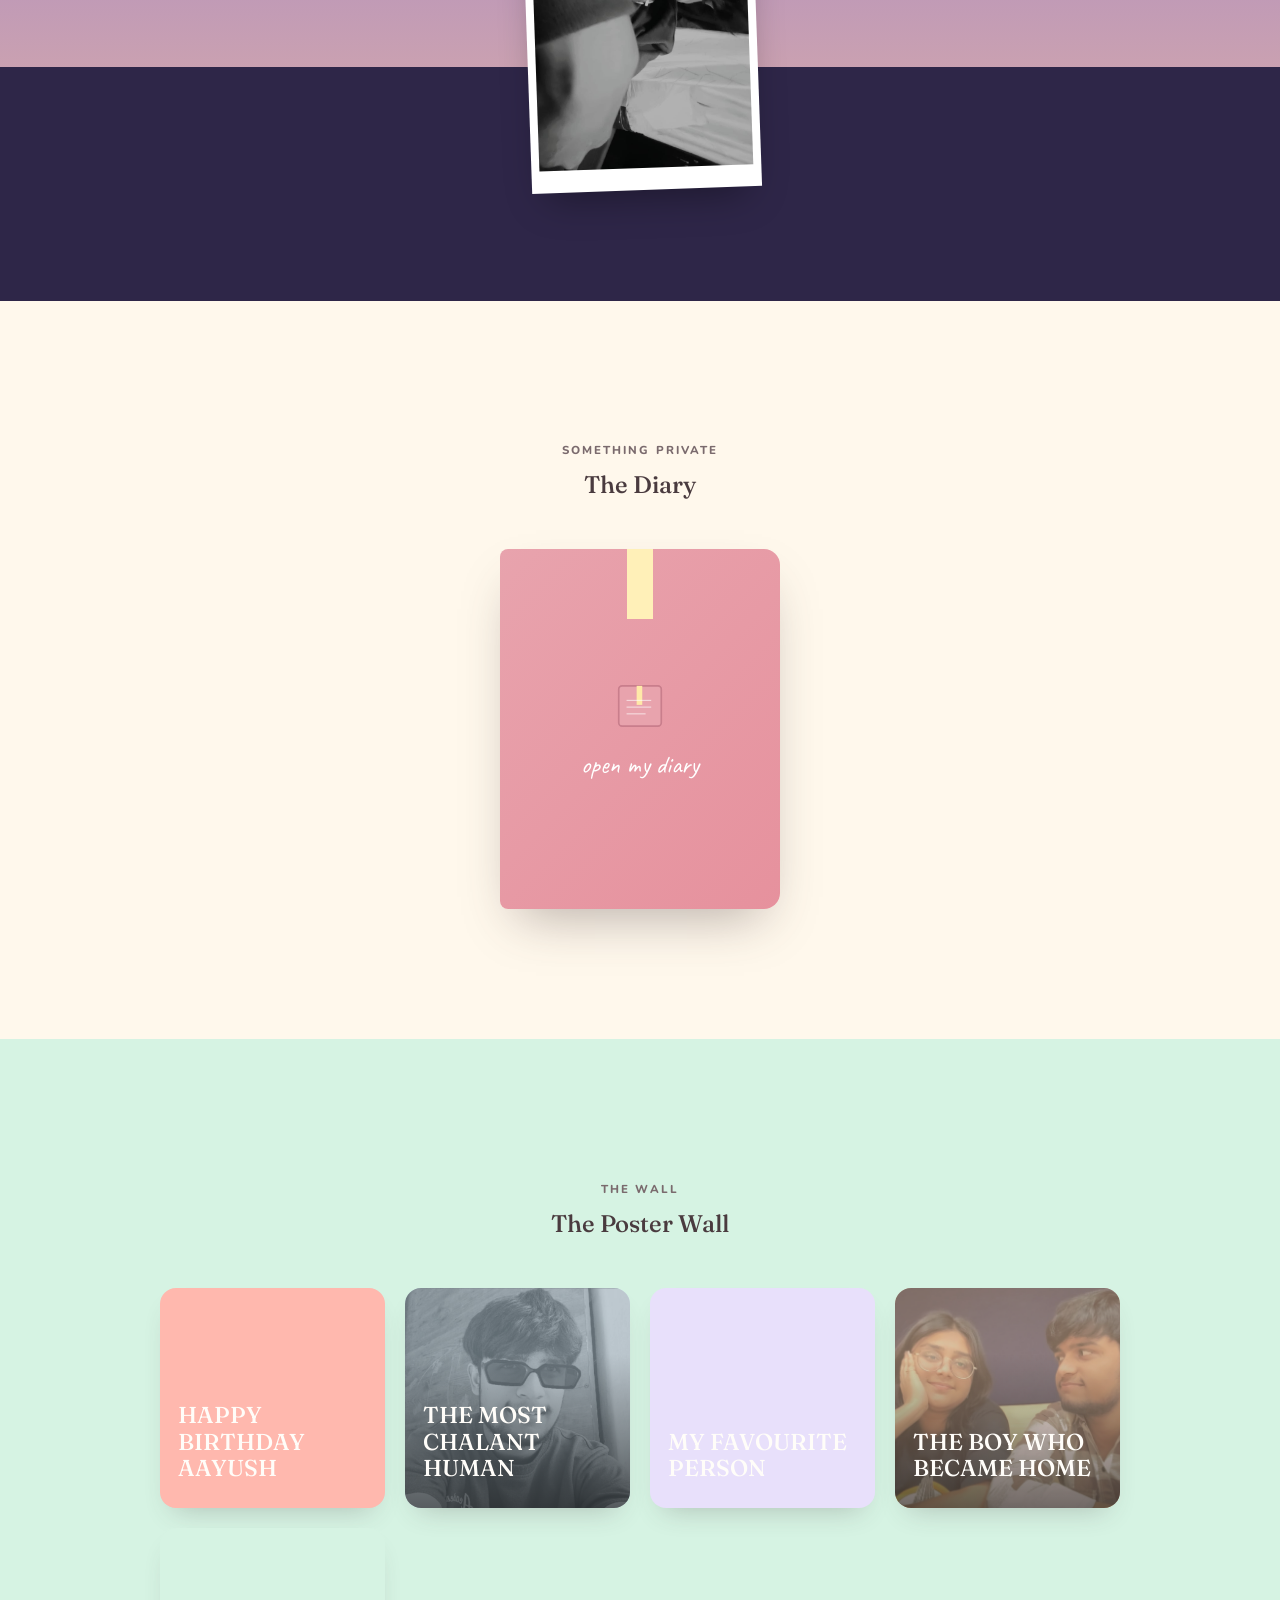
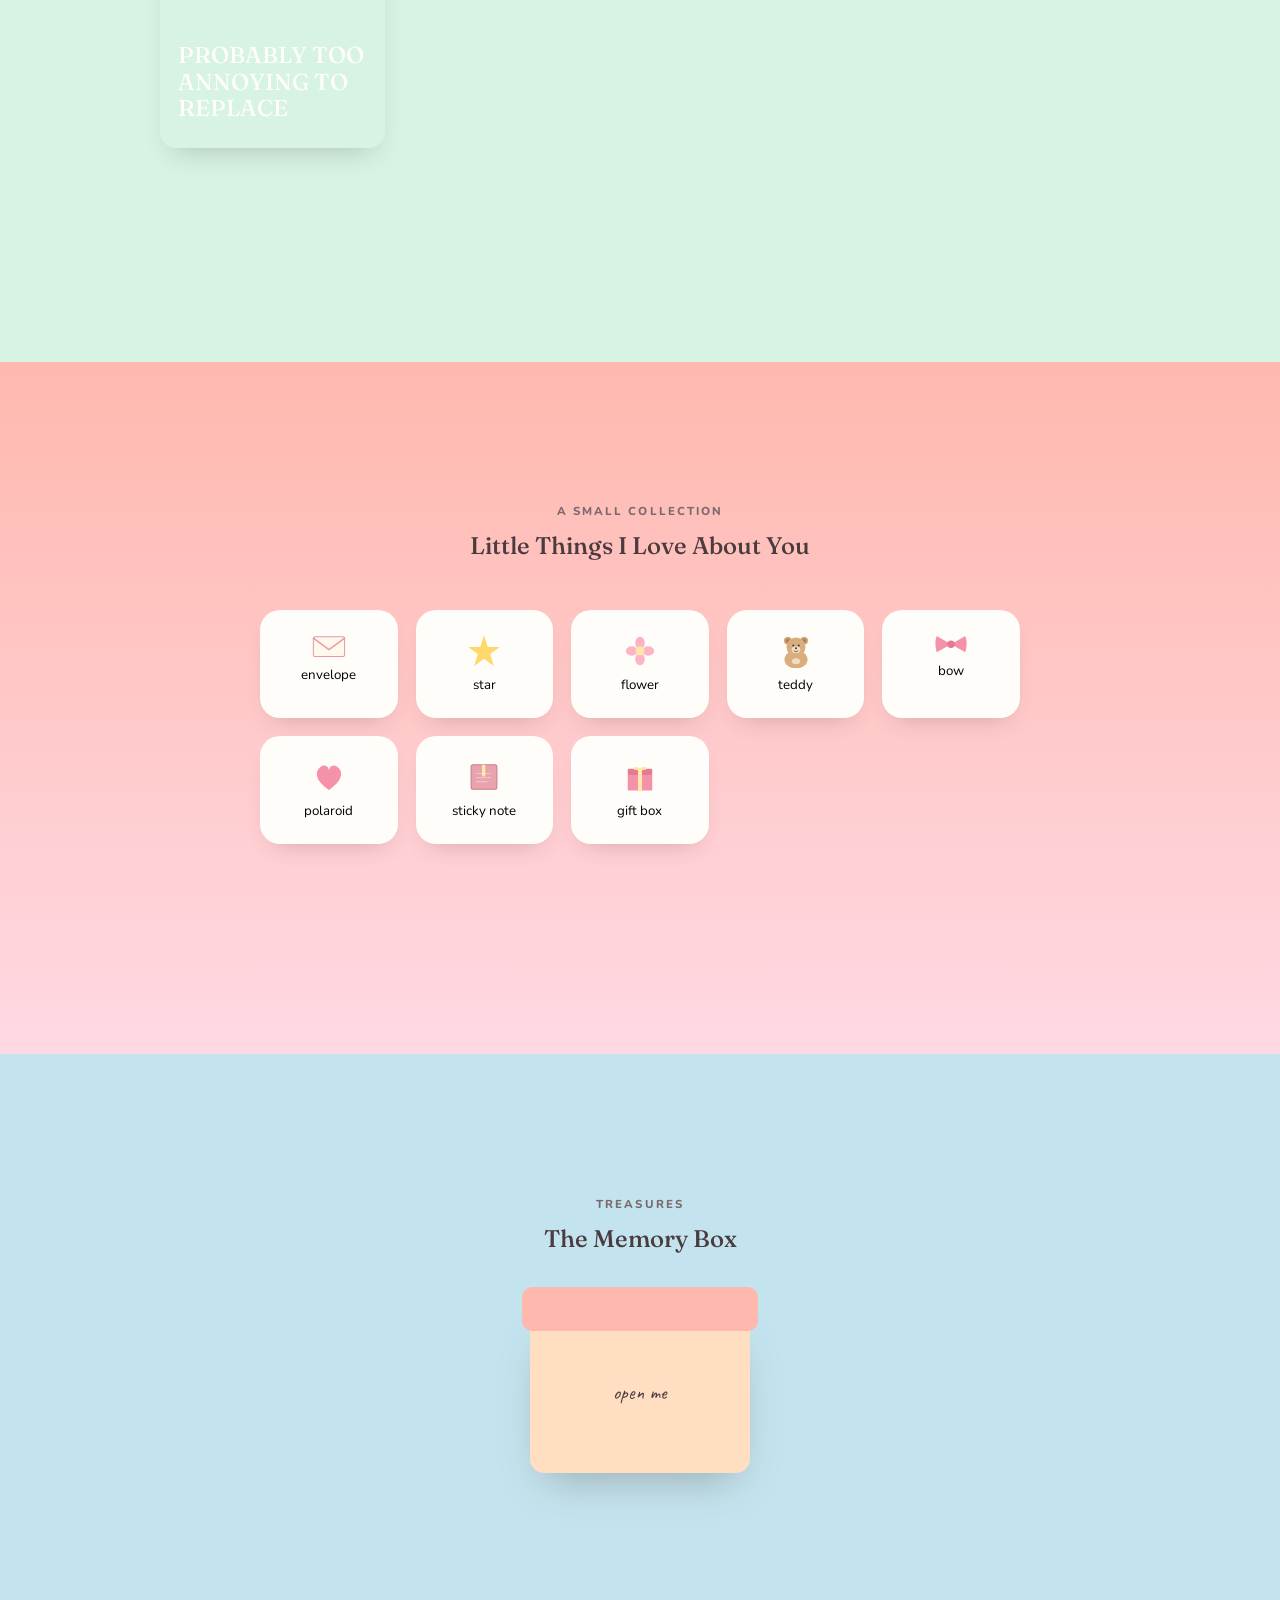
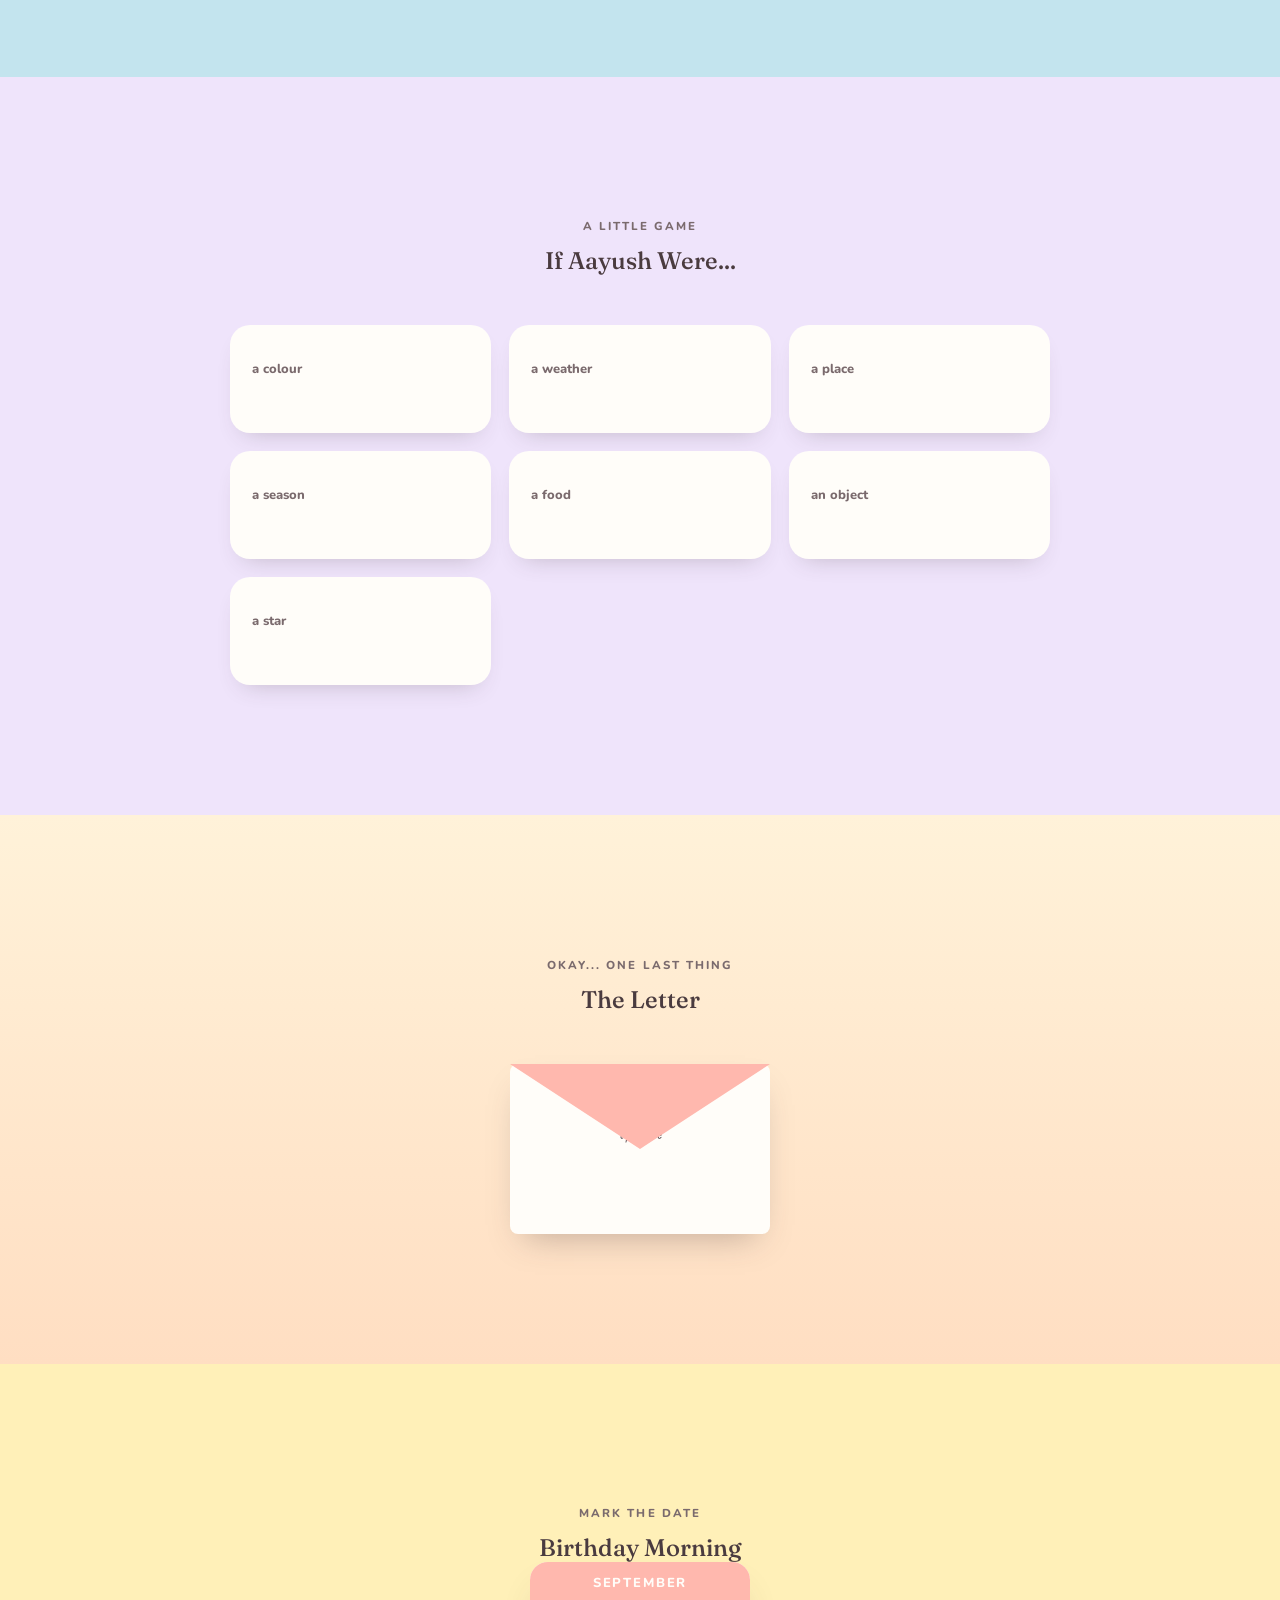
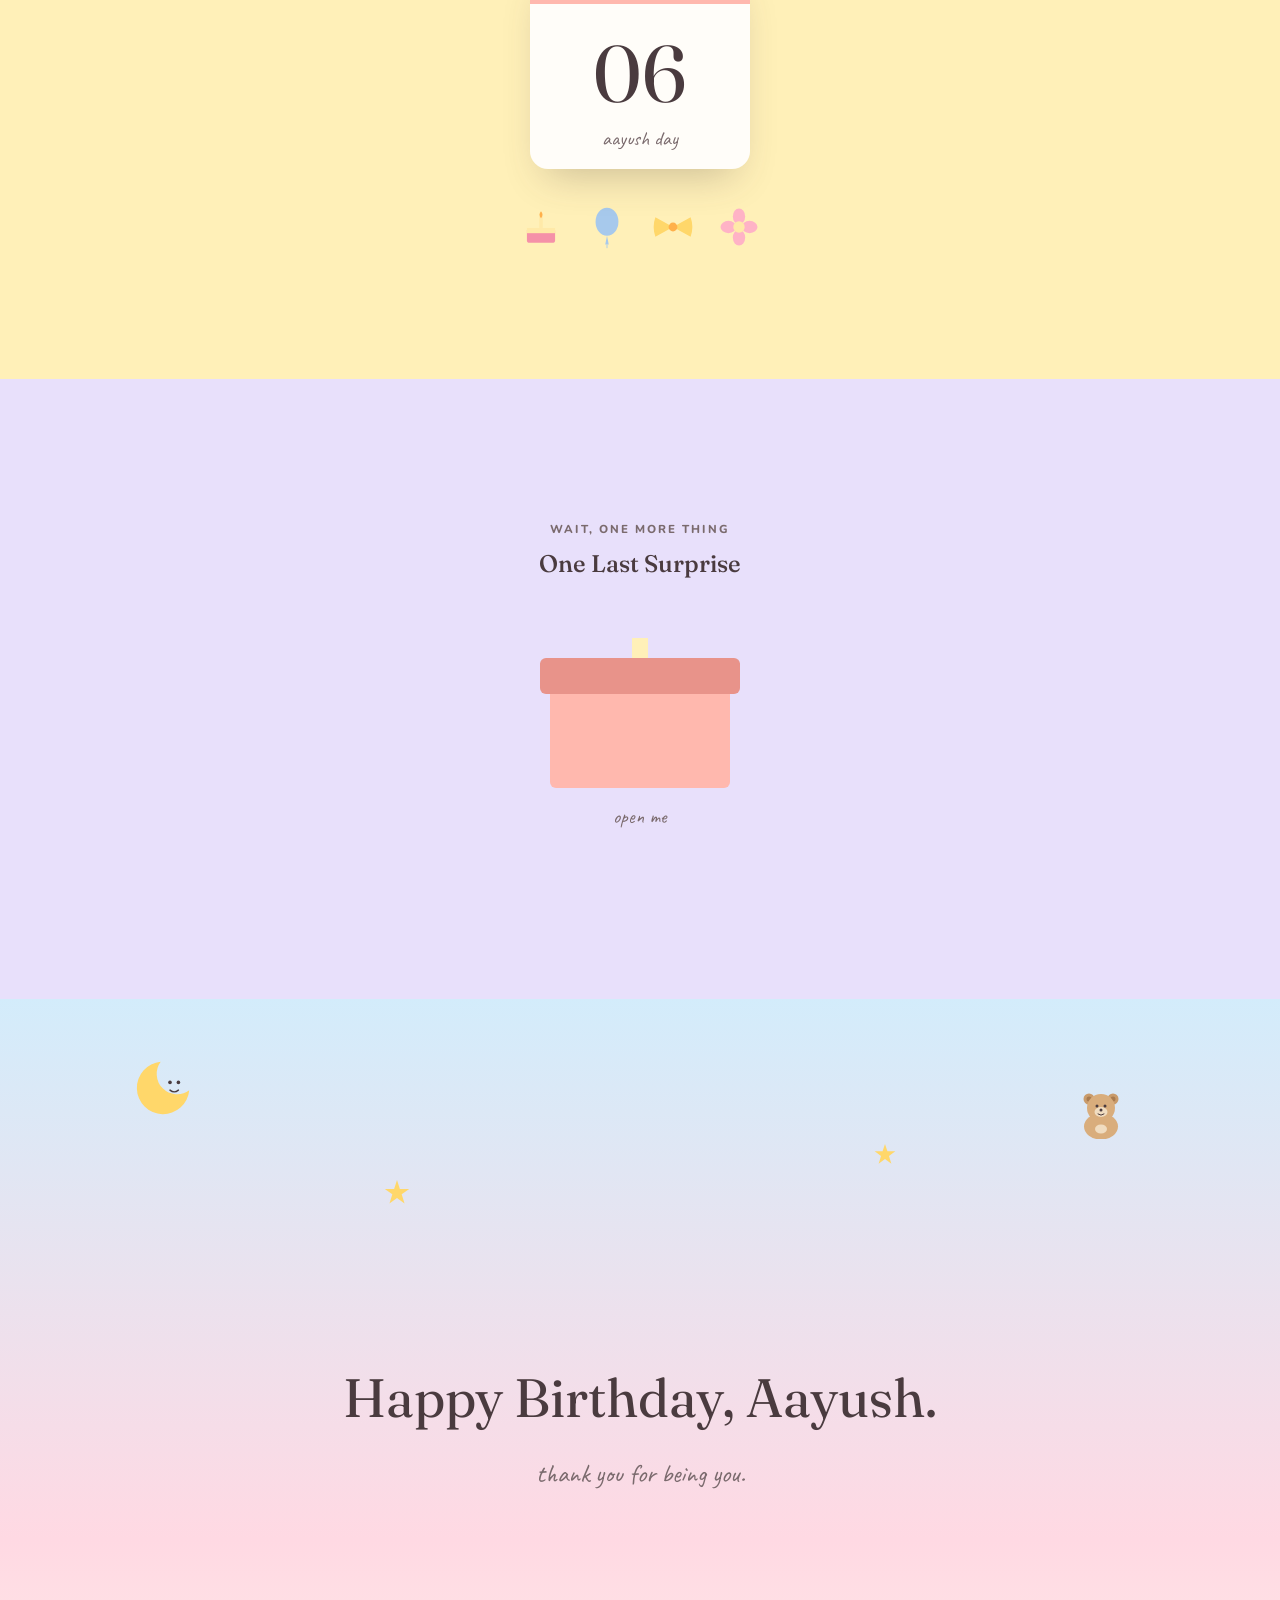
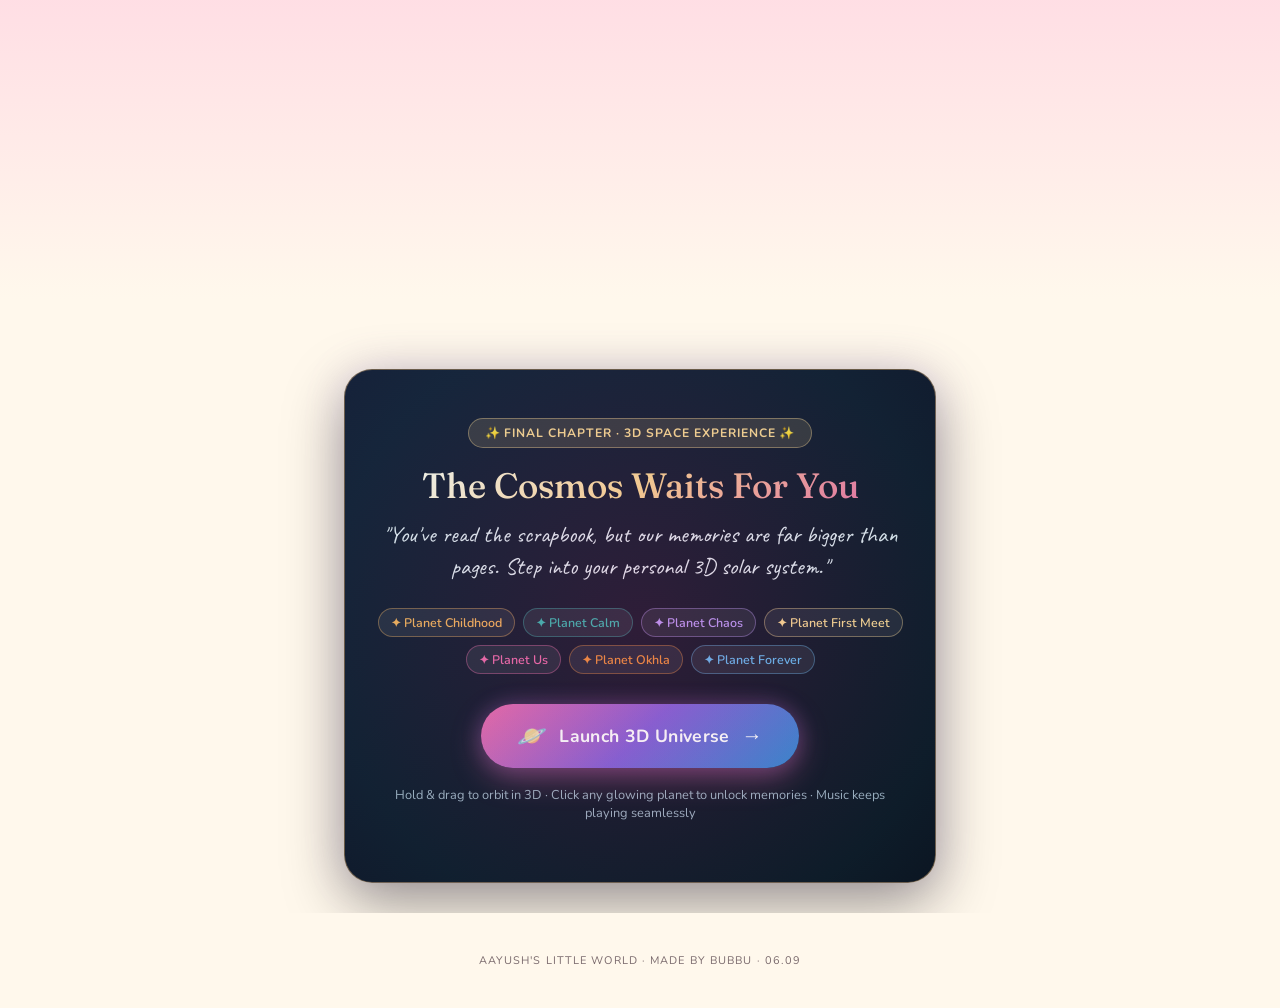
